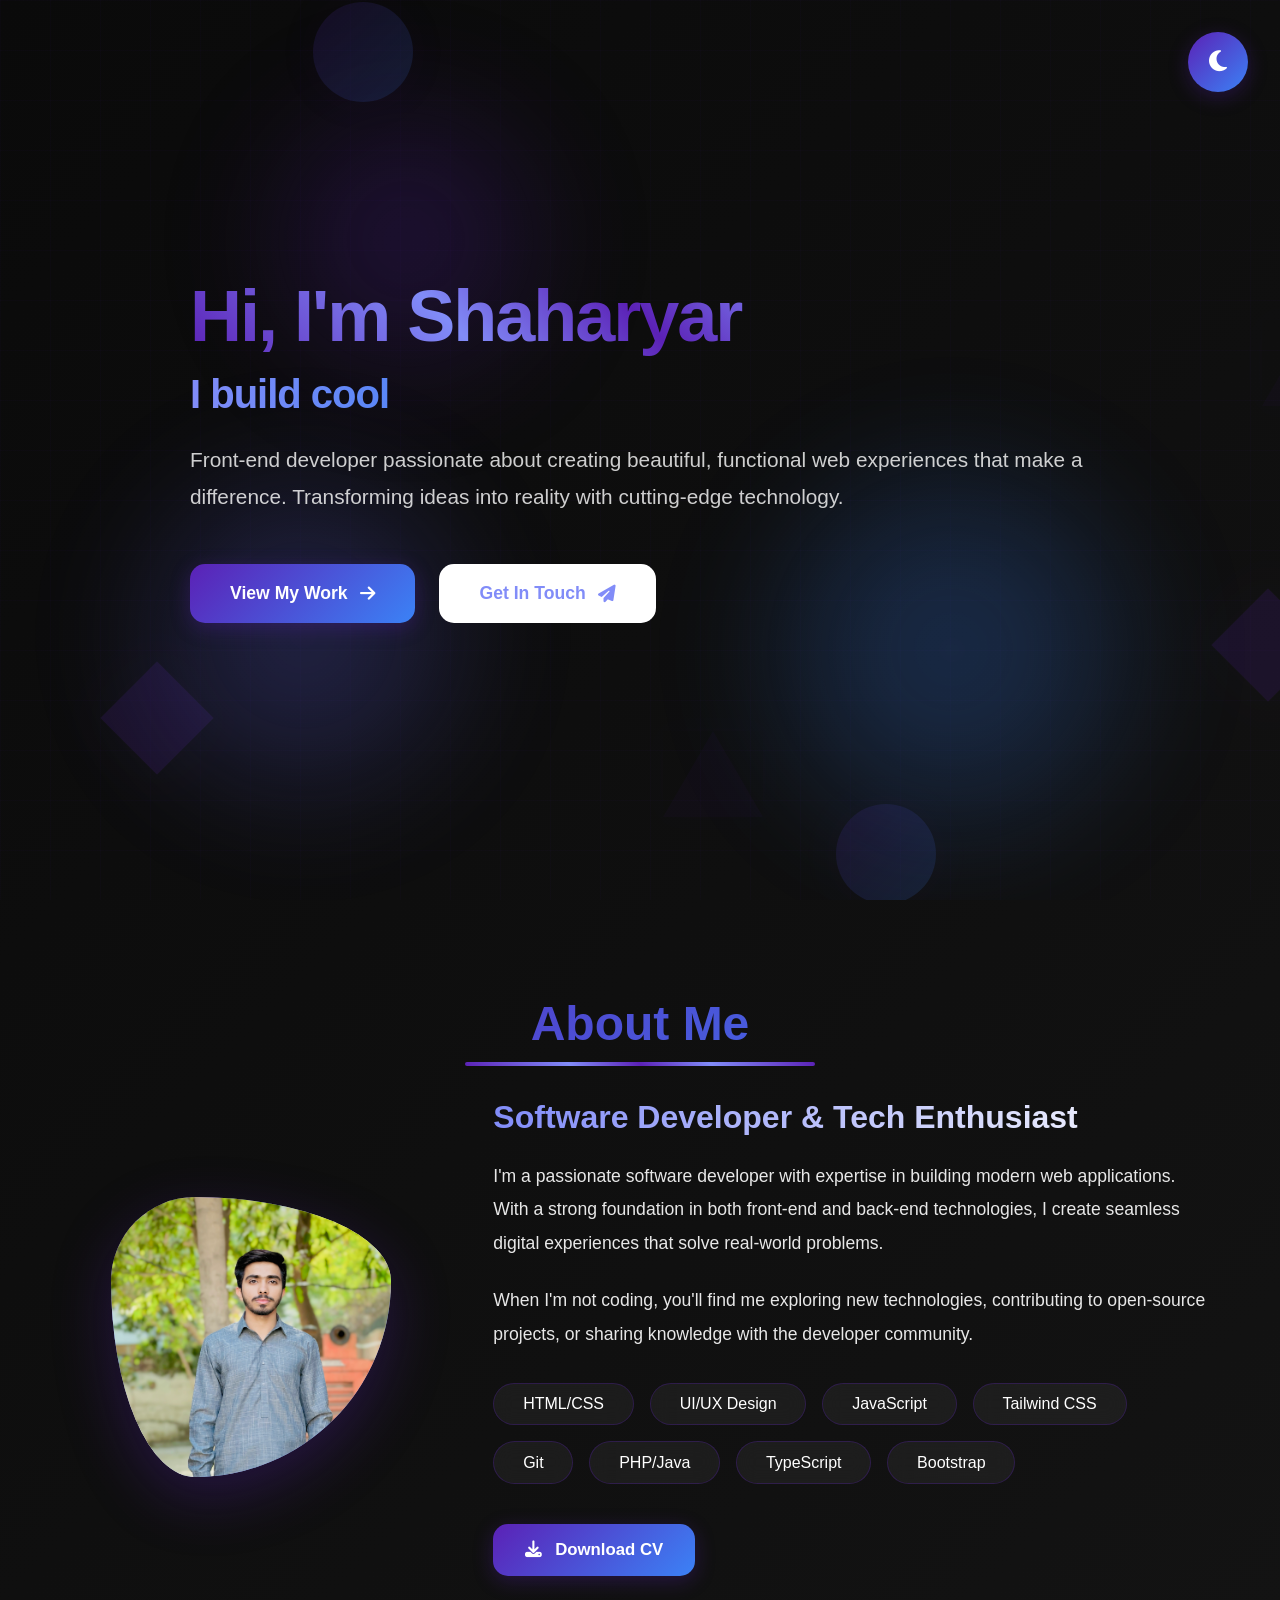
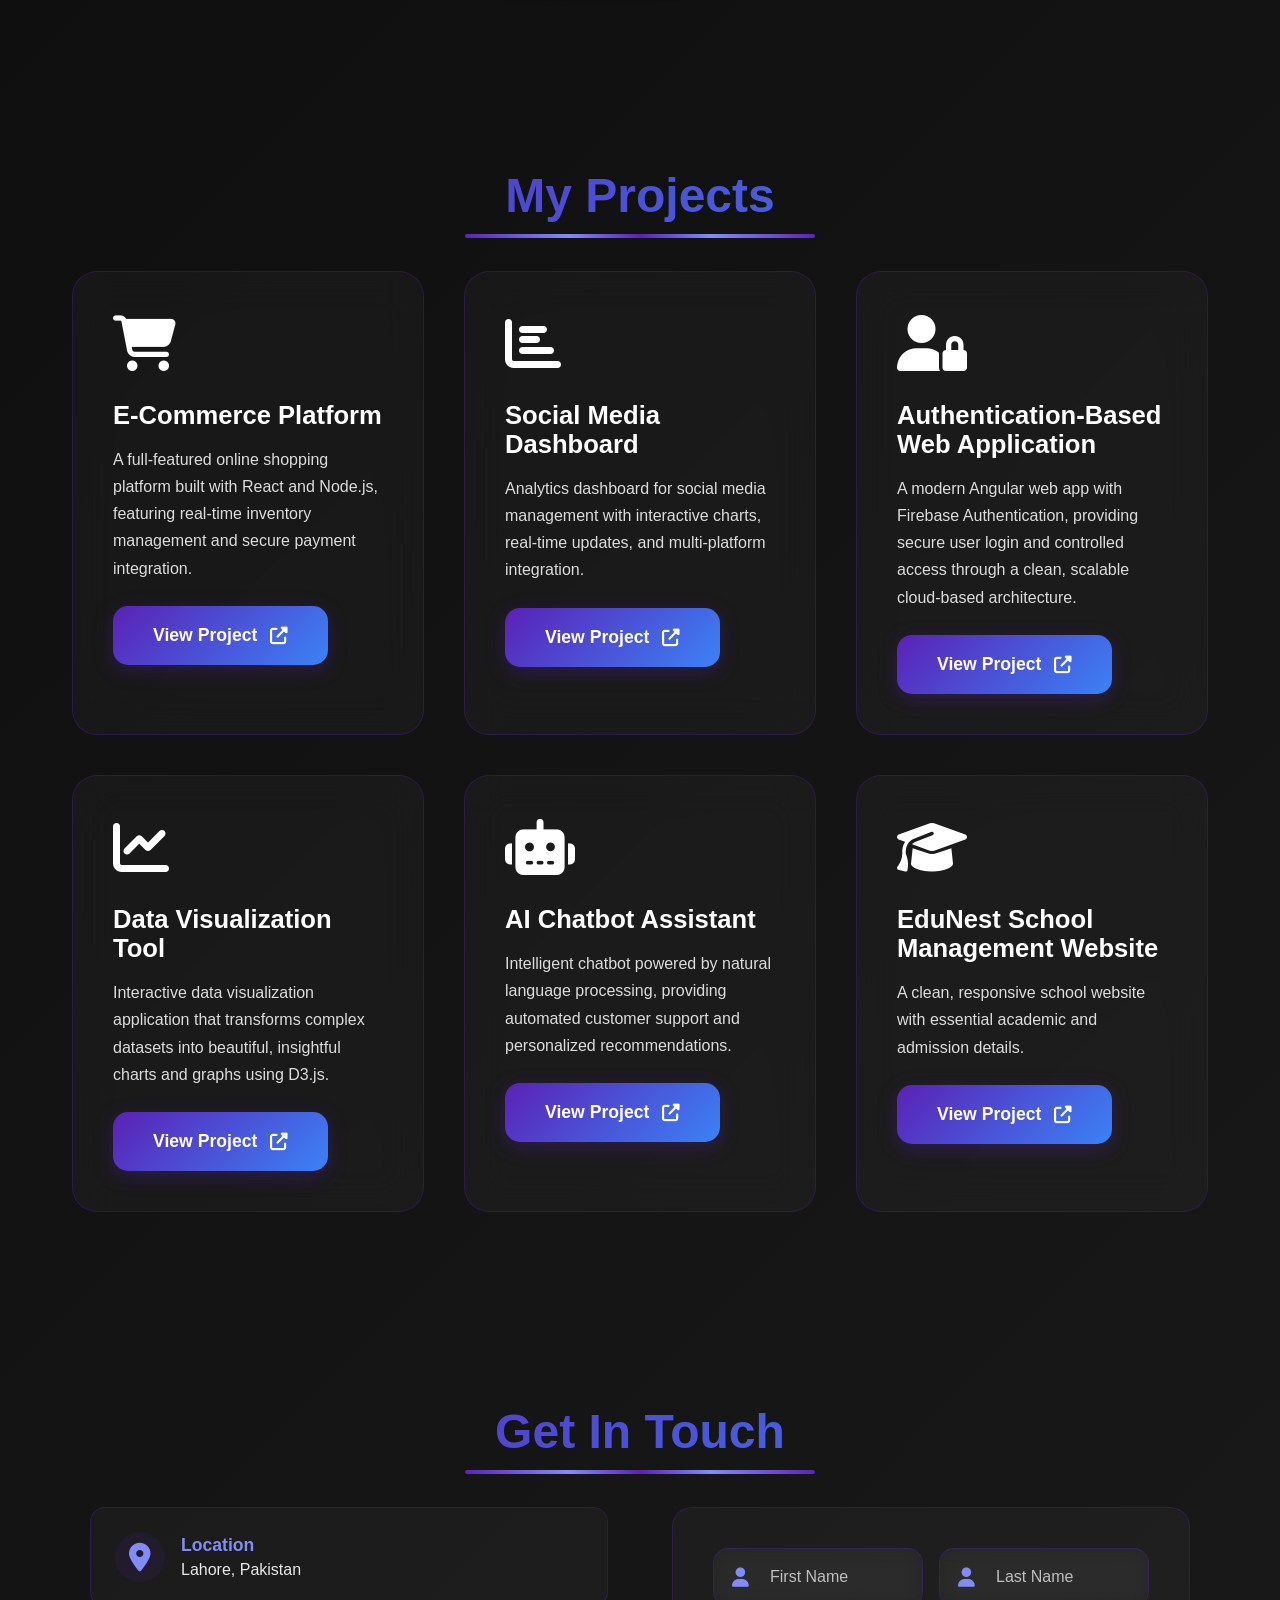
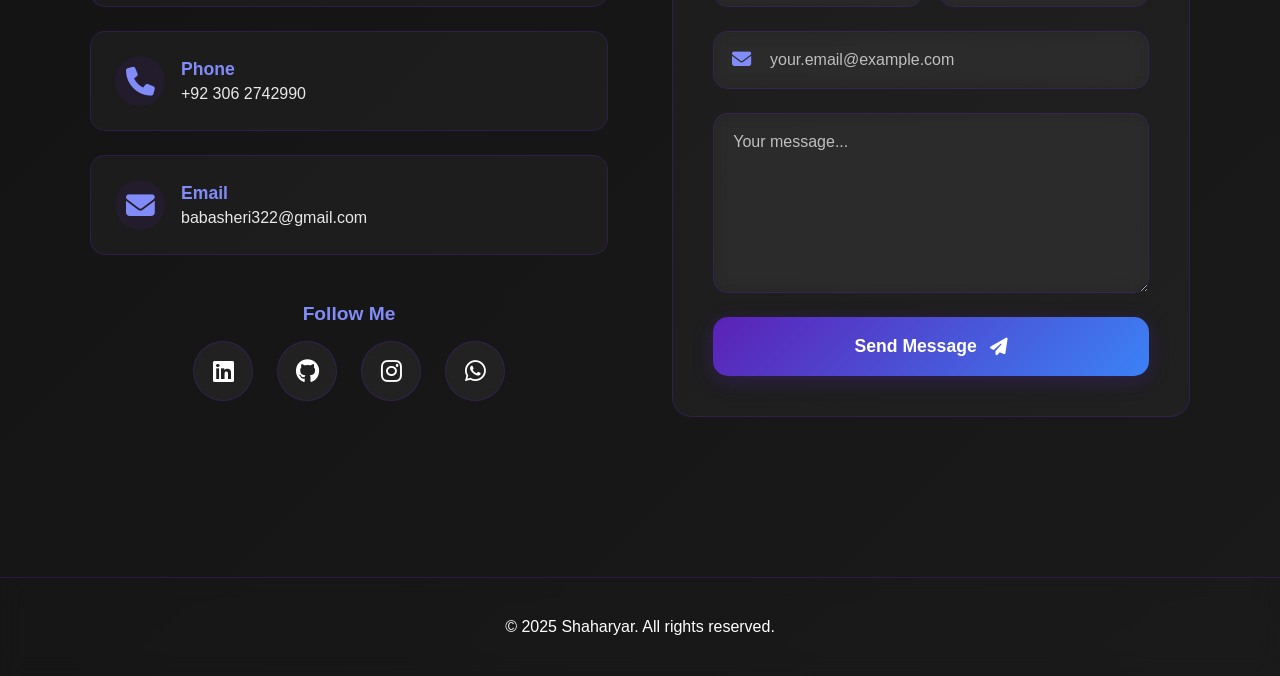
==== index.html @ e0368a08 "Update project link to new authentication URL" ====
<!DOCTYPE html>
<html lang="en">

<head>
    <meta charset="UTF-8">
    <meta name="viewport" content="width=device-width, initial-scale=1.0">
    <title>Shaharyar-Portfolio</title>
    <!------css links-------->
    <link rel="stylesheet" href="style.css">
    <!-----------favicon------------->
    <link rel="apple-touch-icon" sizes="180x180" href="favicon_io (2)/apple-touch-icon.png">
    <link rel="icon" type="image/png" sizes="32x32" href="favicon_io (2)/favicon-32x32.png">
    <link rel="icon" type="image/png" sizes="16x16" href="favicon_io (2)/favicon-16x16.png">
    <link rel="manifest" href="/site.webmanifest">
    <!-- Font Awesome deferred loading -->
    <link rel="preload" href="https://cdnjs.cloudflare.com/ajax/libs/font-awesome/6.4.0/css/all.min.css" as="style"
        onload="this.onload=null;this.rel='stylesheet'">
    <noscript>
        <link rel="stylesheet" href="https://cdnjs.cloudflare.com/ajax/libs/font-awesome/6.4.0/css/all.min.css">
    </noscript>
</head>

<body>

    <!-- 3D Animated Background -->

    <div class="background-3d">
        <div class="grid-bg"></div>
        <div class="floating-shapes"></div>
        <div class="particles"></div>
        <div class="orb orb1"></div>
        <div class="orb orb2"></div>
        <div class="orb orb3"></div>
    </div>

    <!----------hero section--------------->
    <button class="theme-toggle" onclick="toggleTheme()">
        <i class="fas fa-moon"></i>
    </button>

    <section id="home" class="hero">
        <div class="hero-content">
            <h1>Hi, I'm Shaharyar</h1>
            <h2><span class="animated-text">I build cool web apps 💻</span></h2>
            <p class="hero-description">Front-end developer passionate about creating beautiful, functional web
                experiences that make a difference. Transforming ideas into reality with cutting-edge technology.</p>
            <div class="cta-buttons">
                <a href="#projects" class="btn btn-primary">View My Work <i class="fas fa-arrow-right"></i></a>
                <a href="#contact" class="btn btn-secondary">Get In Touch <i class="fas fa-paper-plane"></i></a>
            </div>
        </div>
    </section>
    <!------------about section------------------->
    <section id="about">
        <h2 class="section-title">About Me</h2>
        <div class="about-container">
            <div class="profile-img">
                <img src="images/IMG_1858.JPG" alt="Sheri Profile">
            </div>

            <div class="about-text">
                <h3>Software Developer & Tech Enthusiast</h3>
                <p>I'm a passionate software developer with expertise in building modern web applications. With a strong
                    foundation in both front-end and back-end technologies, I create seamless digital experiences that
                    solve real-world problems.</p>
                <p>When I'm not coding, you'll find me exploring new technologies, contributing to open-source projects,
                    or sharing knowledge with the developer community.</p>
                <div class="skills">
                    <span class="skill-tag">HTML/CSS</span>
                    <span class="skill-tag">UI/UX Design</span>
                    <span class="skill-tag">JavaScript</span>
                    <span class="skill-tag">Tailwind CSS</span>
                    <span class="skill-tag">Git</span>
                    <span class="skill-tag">PHP/Java</span>
                    <span class="skill-tag">TypeScript</span>
                    <span class="skill-tag">Bootstrap</span>

                </div>

                <div class="cv-download">
                    <button onclick="downloadCV()" class="btn btn-primary">
                        <i class="fas fa-download"></i>
                        Download CV
                    </button>
                </div>

            </div>
        </div>
    </section>
    <!------------project section-------------------------->
    <section id="projects">
        <h2 class="section-title">My Projects</h2>
        <div class="projects-grid">
            <div class="project-card">
                <div class="project-icon">
                    <i class="fas fa-shopping-cart"></i>
                </div>
                <h3>E-Commerce Platform</h3>
                <p>A full-featured online shopping platform built with React and Node.js, featuring real-time inventory
                    management and secure payment integration.</p>
                <a href="https://github.com/yourusername/project1" class="btn btn-primary" target="_blank">View Project
                    <i class="fas fa-external-link-alt"></i></a>
            </div>
            <div class="project-card">
                <div class="project-icon">
                    <i class="fas fa-chart-bar"></i>
                </div>
                <h3>Social Media Dashboard</h3>
                <p>Analytics dashboard for social media management with interactive charts, real-time updates, and
                    multi-platform integration.</p>
                <a href="https://github.com/yourusername/project2" class="btn btn-primary" target="_blank">View Project
                    <i class="fas fa-external-link-alt"></i></a>
            </div>
            <div class="project-card">
                <div class="project-icon">
                    <i class="fas fa-user-lock"></i>
                </div>

                <h3>Authentication-Based Web Application</h3>

                <p>
                    A modern Angular web app with Firebase Authentication, providing secure user login and controlled
                    access through a clean, scalable cloud-based architecture.
                </p>

                <a href="https://authentication0.vercel.app/" class="btn btn-primary" target="_blank">
                    View Project
                    <i class="fas fa-external-link-alt"></i>
                </a>
            </div>

            <div class="project-card">
                <div class="project-icon">
                    <i class="fas fa-chart-line"></i>
                </div>
                <h3>Data Visualization Tool</h3>
                <p>Interactive data visualization application that transforms complex datasets into beautiful,
                    insightful charts and graphs using D3.js.</p>
                <a href="https://github.com/yourusername/project4" class="btn btn-primary" target="_blank">View Project
                    <i class="fas fa-external-link-alt"></i></a>
            </div>
            <div class="project-card">
                <div class="project-icon">
                    <i class="fas fa-robot"></i>
                </div>
                <h3>AI Chatbot Assistant</h3>
                <p>Intelligent chatbot powered by natural language processing, providing automated customer support and
                    personalized recommendations.</p>
                <a href="https://github.com/yourusername/project5" class="btn btn-primary" target="_blank">View Project
                    <i class="fas fa-external-link-alt"></i></a>
            </div>
            <div class="project-card">
                <div class="project-icon">
                    <i class="fas fa-graduation-cap"></i>
                </div>
                <h3>EduNest School Management Website</h3>
                <p>
                    A clean, responsive school website with essential academic and admission details.
                </p>
                <a href="https://edunestschool-mu.vercel.app/" class="btn btn-primary" target="_blank">
                    View Project <i class="fas fa-external-link-alt"></i>
                </a>
            </div>
        </div>
    </section>
    <!-------------------contact section--------------------------------->

    <section id="contact">
        <h2 class="section-title">Get In Touch</h2>
        <div class="contact-container">
            <div class="contact-grid">
                <div class="contact-info-wrapper">
                    <div class="contact-info-main">
                        <div class="contact-info-item">
                            <div class="contact-info-icon">
                                <i class="fas fa-map-marker-alt"></i>
                            </div>
                            <div class="contact-info-text">
                                <h4>Location</h4>
                                <p>
                                    <a href="https://www.google.com/maps/place/Lahore,+Pakistan" target="_blank"
                                        style="text-decoration: none; color: inherit;">
                                        Lahore, Pakistan
                                    </a>
                                </p>
                            </div>
                        </div>
                        <div class="contact-info-item">
                            <div class="contact-info-icon">
                                <i class="fas fa-phone"></i>
                            </div>
                            <div class="contact-info-text">
                                <h4>Phone</h4>
                                <p>
                                    <a href="https://wa.me/923062742990" target="_blank"
                                        style="text-decoration: none; color: inherit;">
                                        +92 306 2742990
                                    </a>
                                </p>
                            </div>

                        </div>
                        <div class="contact-info-item">
                            <div class="contact-info-icon">
                                <i class="fas fa-envelope"></i>
                            </div>
                            <div class="contact-info-text">
                                <h4>Email</h4>
                                <p>
                                    <a href="mailto:babasheri322@gmail.com"
                                        style="text-decoration: none; color: inherit;">
                                        babasheri322@gmail.com
                                    </a>
                                </p>
                            </div>
                        </div>
                    </div>

                    <div class="social-section">
                        <h4>Follow Me</h4>
                        <div class="social-links">
                            <a href="https://www.linkedin.com/mynetwork?skipRedirect=true&lipi=urn%3Ali%3Apage%3Ad_flagship3_feed%3B9mdP%2FpTMRailCKuM5wsqWQ%3D%3D"
                                target="_blank" class="social-icon">
                                <i class="fab fa-linkedin"></i>
                            </a>
                            <a href="https://github.com/Shaharyaro1" target="_blank" class="social-icon">
                                <i class="fab fa-github"></i>
                            </a>
                            <a href="https://www.instagram.com/sheri_236?igsh=NW9vamR3eHlveHd2&utm_source=qr"
                                target="_blank" class="social-icon">
                                <i class="fab fa-instagram"></i>
                            </a>
                            <a href="https://wa.me/923062742990?text=Hi%20Sheri%2C%20I%20just%20visited%20your%20portfolio!"
                                target="_blank" class="social-icon">
                                <i class="fab fa-whatsapp"></i>
                            </a>

                        </div>
                    </div>
                </div>

                <div class="contactfrom">
                    <form class="contact-form" id="contact-form">
                        <input type="hidden" name="access_key" value="71ac1a84-f678-4cf4-b787-6881ae1910d3">
                        <input type="hidden" name="subject" value="New Contact from Portfolio Website">
                        <div class="form-row">
                            <div class="form-group">
                                <div class="input-with-icon">
                                    <i class="fas fa-user"></i>
                                    <input type="text" id="firstName" name="firstName" required
                                        placeholder="First Name">
                                </div>
                            </div>
                            <div class="form-group">
                                <div class="input-with-icon">
                                    <i class="fas fa-user"></i>
                                    <input type="text" id="lastName" name="lastName" required placeholder="Last Name">
                                </div>
                            </div>
                        </div>
                        <div class="form-group">
                            <div class="input-with-icon">
                                <i class="fas fa-envelope"></i>
                                <input type="email" id="email" name="email" required
                                    placeholder="your.email@example.com">
                            </div>
                        </div>
                        <div class="form-group">
                            <textarea id="message" name="message" required placeholder="Your message..."></textarea>
                        </div>
                        <button type="submit" class="btn btn-primary">
                            <span>Send Message</span>
                            <i class="fas fa-paper-plane"></i>
                        </button>
                    </form>
                </div>
            </div>
        </div>
    </section>
    <!---------------------footer section------------------>
    <footer>
        <p>&copy; 2025 Shaharyar. All rights reserved.</p>
    </footer>

    <script src="script.js" defer></script>
    <script>
        // Create Floating Shapes - REDUCED for performance
        const shapesContainer = document.querySelector('.floating-shapes');
        const shapes = ['circle', 'square', 'triangle'];

        for (let i = 0; i < 6; i++) {
            const shape = document.createElement('div');
            shape.className = `shape ${shapes[i % 3]}`;
            shape.style.left = Math.random() * 100 + '%';
            shape.style.top = Math.random() * 100 + '%';
            shape.style.animationDelay = Math.random() * 10 + 's';
            shape.style.animationDuration = (15 + Math.random() * 10) + 's';
            shapesContainer.appendChild(shape);
        }

        // Create Particles - REDUCED for performance
        const particlesContainer = document.querySelector('.particles');

        for (let i = 0; i < 15; i++) {
            const particle = document.createElement('div');
            particle.className = 'particle';
            particle.style.left = Math.random() * 100 + '%';
            particle.style.bottom = '-10px';
            particle.style.animationDelay = (i * 1) + 's';
            particle.style.animationDuration = (12 + Math.random() * 8) + 's';
            particlesContainer.appendChild(particle);
        }

        // Mouse Move Parallax - THROTTLED for performance
        let ticking = false;
        document.addEventListener('mousemove', (e) => {
            if (!ticking) {
                requestAnimationFrame(() => {
                    const moveX = (e.clientX - window.innerWidth / 2) * 0.01;
                    const moveY = (e.clientY - window.innerHeight / 2) * 0.01;
                    document.querySelectorAll('.orb').forEach((orb, index) => {
                        const speed = (index + 1) * 0.5;
                        orb.style.transform = `translate(${moveX * speed}px, ${moveY * speed}px)`;
                    });
                    ticking = false;
                });
                ticking = true;
            }
        });
    </script>
</body>

</html>
---- style.css ----
/* ===== 3D ANIMATED BACKGROUND ===== */
 /* ===== ANIMATED BACKGROUND ===== */
        .background-3d {
            position: fixed;
            top: 0;
            left: 0;
            width: 100%;
            height: 100vh;
            z-index: 0;
            overflow: hidden;
            pointer-events: none;
        }
f
        .floating-shapes {
            position: absolute;
            width: 100%;
            height: 100%;
        }

        .shape {
            position: absolute;
            opacity: 0.15;
            animation: float 20s infinite ease-in-out;
            will-change: transform;
        }

        .shape.circle {
            width: 100px;
            height: 100px;
            border-radius: 50%;
            background: linear-gradient(135deg, #5b21b6, #3b82f6);
            box-shadow: 0 0 50px rgba(91, 33, 182, 0.3);
        }

        .shape.square {
            width: 80px;
            height: 80px;
            background: linear-gradient(135deg, #5b21b6, #5b21b6);
            transform: rotate(45deg);
            box-shadow: 0 0 40px rgba(91, 33, 182, 0.2);
        }

        .shape.triangle {
            width: 0;
            height: 0;
            border-left: 50px solid transparent;
            border-right: 50px solid transparent;
            border-bottom: 86px solid rgba(91, 33, 182, 0.3);
            box-shadow: 0 0 30px rgba(91, 33, 182, 0.2);
        }

        @keyframes float {
            0%, 100% {
                transform: translateY(0) rotate(0deg);
            }
            25% {
                transform: translateY(-100px) rotate(90deg);
            }
            50% {
                transform: translateY(-50px) rotate(180deg);
            }
            75% {
                transform: translateY(-150px) rotate(270deg);
            }
        }

        .particles {
            position: absolute;
            width: 100%;
            height: 100%;
        }

        .particle {
            position: absolute;
            width: 4px;
            height: 4px;
            background: #818cf8;
            border-radius: 50%;
            opacity: 0;
            bottom: -10px;
            animation: particleFloat 15s infinite linear;
            box-shadow: 0 0 10px rgba(91, 33, 182, 0.5);
            will-change: transform, opacity;
        }

        @keyframes particleFloat {
            0% {
                transform: translateY(0) translateX(0);
                opacity: 0;
            }
            5% {
                opacity: 0.6;
            }
            95% {
                opacity: 0.6;
            }
            100% {
                transform: translateY(-110vh) translateX(50px);
                opacity: 0;
            }
        }

        .grid-bg {
            position: absolute;
            width: 100%;
            height: 100%;
            background-image: 
                linear-gradient(rgba(91, 33, 182, 0.03) 1px, transparent 1px),
                linear-gradient(90deg, rgba(91, 33, 182, 0.03) 1px, transparent 1px);
            background-size: 50px 50px;
            animation: gridMove 20s linear infinite;
        }

        @keyframes gridMove {
            0% { transform: translate(0, 0); }
            100% { transform: translate(50px, 50px); }
        }

        .orb {
            position: absolute;
            border-radius: 50%;
            filter: blur(60px);
            opacity: 0.3;
            animation: orbFloat 15s infinite ease-in-out;
            transition: transform 0.1s ease-out;
            will-change: transform;
        }

        .orb1 {
            width: 300px;
            height: 300px;
            background: radial-gradient(circle, #5b21b6, transparent);
            top: 10%;
            left: 20%;
            animation-delay: 0s;
        }

        .orb2 {
            width: 400px;
            height: 400px;
            background: radial-gradient(circle, #3b82f6, transparent);
            top: 50%;
            right: 10%;
            animation-delay: 5s;
        }

        .orb3 {
            width: 350px;
            height: 350px;
            background: radial-gradient(circle, #6366f1, transparent);
            bottom: 10%;
            left: 10%;
            animation-delay: 10s;
        }

        @keyframes orbFloat {
            0%, 100% {
                transform: translate(0, 0) scale(1);
            }
            33% {
                transform: translate(100px, -100px) scale(1.2);
            }
            66% {
                transform: translate(-50px, 50px) scale(0.9);
            }
        }

        /* ===== LIGHT MODE ===== */
        body.light-mode {
            background: #f5f5f5;
            color: #0a0a0a;
        }

        body.light-mode .shape {
            opacity: 0.08;
        }

        body.light-mode .particle {
            opacity: 0.3;
        }

        body.light-mode .orb {
            opacity: 0.15;
        }
       /* ===== RESET & BASE STYLES ===== */
       * {
           margin: 0;
           padding: 0;
           box-sizing: border-box;
       }

       body {
           font-family: 'Segoe UI', Tahoma, Geneva, Verdana, sans-serif;
           background: linear-gradient(135deg, #0a0a0a 0%, #1a1a1a 100%);
           color: #ffffff;
           min-height: 100vh;
           /* transition: all 0.3s ease; */
           overflow-x: hidden;
             position: relative;
       }

       body.light-mode {
           background: linear-gradient(135deg, #f5f5f5 0%, #e0e0e0 100%);
           color: #0a0a0a;
       }

       section {
           padding: 6rem 2rem;
           max-width: 1200px;
           margin: 0 auto;
       }

       /* ===== TYPOGRAPHY ===== */
       .section-title {
           text-align: center;
           font-size: 3rem;
           margin-bottom: 3rem;
           background: linear-gradient(135deg, #5b21b6, #3b82f6);
           -webkit-background-clip: text;
           -webkit-text-fill-color: transparent;
           background-clip: text;
           position: relative;
           animation: slideDown 0.8s ease;
       }

       @keyframes slideDown {
           from {
               opacity: 0;
               transform: translateY(-50px);
           }

           to {
               opacity: 1;
               transform: translateY(0);
           }
       }

       .section-title::after {
           content: '';
           position: absolute;
           bottom: -15px;
           left: 50%;
           transform: translateX(-50%);
           width: 350px;
           height: 4px;
           background: linear-gradient(45deg, #5b21b6 0%, #818cf8 30%, #5b21b6 50%, #818cf8 70%, #5b21b6 100%);
           border-radius: 2px;
           animation: expandWidth 1s ease 0.3s backwards;
       }

       @keyframes expandWidth {
           from {
               width: 0;
           }

           to {
               width: 350px;
           }
       }

       /* ===== BUTTONS =====*/
       .btn {
           padding: 1rem 2.5rem;
           border: none;
           border-radius: 50px;
           cursor: pointer;
           font-size: 1.05rem;
           font-weight: 600;
           transition: all 0.4s cubic-bezier(0.4, 0, 0.2, 1);
           text-decoration: none;
           display: inline-flex;
           align-items: center;
           gap: 0.5rem;
           position: relative;
           overflow: hidden;
       }

       .btn-primary {
           background: linear-gradient(90deg, #818cf8, #3b82f6);
           color: white;
           text-align: center;
           box-shadow: 0 10px 30px rgba(91, 33, 182, 0.3);
       }

       .btn-primary:hover {
           transform: translateY(-5px);
           box-shadow: 0 15px 40px rgba(91, 33, 182, 0.3);
       }

       .btn-secondary {
           background: #ffffff;
           backdrop-filter: blur(10px);
           border: 2px solid rgba(91, 33, 182, 0.3);
           color: #818cf8;
       }

       .btn-secondary:hover {
           border-color: solid rgba(91, 33, 182, 0.3);
           transform: translateY(-3px);
       }

       /* ===== HERO SECTION ===== */
       .hero {
           min-height: 100vh;
           display: flex;
           align-items: center;
           justify-content: center;
           padding: 0 5%;
           position: relative;
           overflow: hidden;
       }

       .hero-content {
           max-width: 900px;
           z-index: 1;
           opacity: 0;
           animation: fadeInUp 1.2s cubic-bezier(0.4, 0, 0.2, 1) forwards;
           animation-delay: 0.3s;
       }

       @keyframes fadeInUp {
           from {
               opacity: 0;
               transform: translateY(40px);
           }

           to {
               opacity: 1;
               transform: translateY(0);
           }
       }

       .hero h1 {
           font-size: 4.5rem;
           margin-bottom: 1rem;
           background: linear-gradient(45deg, #5b21b6 0%, #818cf8 30%, #5b21b6 50%, #818cf8 70%, #5b21b6 100%);

           -webkit-text-fill-color: transparent;
           background-clip: text;
           font-weight: 900;
           letter-spacing: -2px;
           line-height: 1.1;
       }

       .hero h2 {
           font-size: 2.5rem;
           margin-bottom: 1.5rem;
           color: rgba(255, 255, 255, 0.9);
           font-weight: 600;
           letter-spacing: -1px;
       }

       .animated-text {
           display: inline-block;
           min-width: 350px;
           background: linear-gradient(90deg, #818cf8, #3b82f6);
           -webkit-background-clip: text;
           -webkit-text-fill-color: transparent;
           background-clip: text;
       }

       .hero-description {
           font-size: 1.3rem;
           opacity: 0.8;
           line-height: 1.8;
           margin-bottom: 2rem;
       }

       .cta-buttons {
           display: flex;
           gap: 1.5rem;
           margin-top: 3rem;
       }

       /* ===== ABOUT SECTION ===== */
       .about-container {
           display: grid;
           grid-template-columns: 1fr 2fr;
           gap: 4rem;
           max-width: 1200px;
           margin: 0 auto;
           align-items: center;
       }

       .profile-img {
           width: 280px;
           height: 280px;
           border-radius: 30% 70% 70% 30% / 30% 30% 70% 70%;
           background: linear-gradient(135deg, #5b21b6 0%, #818cf8 30%, #ffff 50%, #818cf8 70%);
           display: flex;
           align-items: center;
           justify-content: center;
           font-size: 7rem;
           color: white;
           overflow: hidden;
           margin: 0 auto;
           animation: morph 8s ease-in-out infinite;
           box-shadow: 0 20px 60px rgba(91, 33, 182, 0.3);
       }

       .profile-img img {
           width: 100%;
           height: 100%;
           object-fit: cover;
           display: block;
       }

       @keyframes morph {

           0%,
           100% {
               border-radius: 30% 70% 70% 30% / 30% 30% 70% 70%;
           }

           25% {
               border-radius: 58% 42% 75% 25% / 76% 46% 54% 24%;
           }

           50% {
               border-radius: 50% 50% 33% 67% / 55% 27% 73% 45%;
           }

           75% {
               border-radius: 33% 67% 58% 42% / 63% 68% 32% 37%;
           }
       }

       .about-text h3 {
           font-size: 2rem;
           margin-bottom: 1.5rem;
           background: linear-gradient(90deg, #818cf8, #ffffff);
           -webkit-background-clip: text;
           -webkit-text-fill-color: transparent;
           background-clip: text;
           font-weight: 700;
       }

       .about-text p {
           line-height: 1.9;
           margin-bottom: 1.5rem;
           font-size: 1.1rem;
           opacity: 0.9;
       }

       .skills {
           display: flex;
           flex-wrap: wrap;
           gap: 1rem;
           margin-top: 2rem;
       }

       .skill-tag {
           background: rgba(255, 255, 255, 0.05);
           backdrop-filter: blur(10px);
           padding: 0.7rem 1.8rem;
           border-radius: 50px;
           border: 1px solid rgba(91, 33, 182, 0.3);
           transition: all 0.3s cubic-bezier(0.4, 0, 0.2, 1);
           font-weight: 500;
       }

       .skill-tag:hover {
           transform: translateY(-5px);
           background: linear-gradient(135deg, rgba(91, 33, 182, 0.3), rgba(120, 119, 198, 0.2));
           border-color: rgba(91, 33, 182, 0.3);
           box-shadow: 0 10px 30px rgba(91, 33, 182, 0.3);
       }

       .cv-download {
           margin-top: 2.5rem;
           display: flex;
           gap: 1rem;
       }

       .cv-download .btn {
           padding: 1rem 2rem;
           font-size: 1.05rem;
       }

       /* Mobile responsive */
       @media (max-width: 768px) {
           .cv-download {
               margin-top: 2rem;
           }

           .cv-download .btn {
               width: 100%;
               justify-content: center;
           }
       }

       /* ===== PROJECTS SECTION ===== */
       .projects-grid {
           display: grid;
           grid-template-columns: repeat(auto-fit, minmax(350px, 1fr));
           gap: 2.5rem;
           max-width: 1400px;
           margin: 0 auto;
       }

       .project-card {
           background: rgba(255, 255, 255, 0.03);
           backdrop-filter: blur(20px);
           border-radius: 25px;
           padding: 2.5rem;
           transition: all 0.4s cubic-bezier(0.4, 0, 0.2, 1);
           border: 1px solid rgba(91, 33, 182, 0.3);
           position: relative;
           overflow: hidden;
       }

       .project-card:hover {
           transform: translateY(-10px);
           border-color: rgba(91, 33, 182, 0.3);
           box-shadow: 0 20px 60px rgba(91, 33, 182, 0.3);
       }

       .project-icon {
           font-size: 3.5rem;
           margin-bottom: 1.5rem;
           /* filter: drop-shadow(0 4px 10px rgba(91, 33, 182, 0.3)); */
       }

       .project-card h3 {
           font-size: 1.6rem;
           margin-bottom: 1rem;
           font-weight: 700;
       }

       .project-card p {
           line-height: 1.7;
           margin-bottom: 1.5rem;
           opacity: 0.85;
       }

       /* ===== CONTACT SECTION ===== */
       #contact {
           max-width: 1200px;
           margin: 0 auto;
           opacity: 0;
           animation: fadeInUp 1s ease forwards;
       }

       @keyframes fadeInUp {
           from {
               opacity: 0;
               transform: translateY(30px);
           }

           to {
               opacity: 1;
               transform: translateY(0);
           }
       }



       .contact-container {
           max-width: 1100px;
           margin: 0 auto;
       }

       .contact-grid {
           display: grid;
           grid-template-columns: 1fr 1fr;
           gap: 4rem;
           margin-bottom: 4rem;
       }

       .contact-info-wrapper {
           display: flex;
           flex-direction: column;
           gap: 2rem;
       }

       .contact-info-main {
           display: flex;
           flex-direction: column;
           gap: 1.5rem;
       }

       .contact-info-item {
           display: flex;
           align-items: center;
           gap: 1rem;
           padding: 1.5rem;
           background: rgba(255, 255, 255, 0.03);
           backdrop-filter: blur(10px);
           border-radius: 15px;
           border: 1px solid rgba(91, 33, 182, 0.3);
           transition: all 0.3s ease;
       }

       .contact-info-item:hover {
           transform: translateX(5px);
           border-color: rgba(91, 33, 182, 0.8);
           box-shadow: 0 10px 30px rgba(91, 33, 182, 0.3);
       }

       .contact-info-icon {
           font-size: 1.8rem;
           color: #818cf8;
           width: 50px;
           height: 50px;
           display: flex;
           align-items: center;
           justify-content: center;
           border-radius: 50%;
           background: rgba(91, 33, 182, 0.1);
       }

       .contact-info-text h4 {
           font-size: 1.1rem;
           margin-bottom: 0.3rem;
           color: #818cf8;
       }

       .contact-info-text p {
           opacity: 0.9;
       }

       .social-section {
           margin-top: 1rem;
       }

       .social-section h4 {
           font-size: 1.2rem;
           margin-bottom: 1rem;
           color: #818cf8;
           text-align: center;
       }

       .social-links a {
           display: inline-flex;
           align-items: center;
           justify-content: center;
           vertical-align: middle;
           line-height: 0;
           /* 👈 magic line */
           text-decoration: none;
       }

       .social-links {
           display: flex;
           gap: 1.5rem;
           justify-content: center;
           opacity: 0;
           animation: fadeIn 1s ease 0.8s forwards;
       }

       @keyframes fadeIn {
           from {
               opacity: 0;
           }

           to {
               opacity: 1;
           }
       }

       .social-icon {

           font-size: 1.5rem;
           color: #ffffff;
           transition: all 0.4s cubic-bezier(0.4, 0, 0.2, 1);
           background: rgba(255, 255, 255, 0.05);
           backdrop-filter: blur(10px);
           width: 60px;
           height: 60px;
           display: flex;
           align-items: center;
           justify-content: center;
           border-radius: 50%;
           border: 1px solid rgba(91, 33, 182, 0.3);
           position: relative;
           overflow: hidden;
       }

       .social-icon::before {
           content: '';
           position: absolute;
           top: 50%;
           left: 50%;
           width: 0;
           height: 0;
           border-radius: 50%;
           background: linear-gradient(135deg, #5b21b6, #3b82f6);
           transform: translate(-50%, -50%);
           transition: width 0.4s, height 0.4s;
           z-index: 0;
       }

       .social-icon:hover::before {
           width: 100%;
           height: 100%;
       }

       .social-icon i {
           position: relative;
           z-index: 1;
       }

       body.light-mode .social-icon {
           color: #0a0a0a;
           background: rgba(255, 255, 255, 0.8);
       }

       .social-icon:hover {
           color: white;
           border-color: transparent;
           transform: translateY(-8px) scale(1.1) rotate(360deg);
           box-shadow: 0 15px 40px rgba(91, 33, 182, 0.3);
       }

       .contactfrom {
           border: 1px solid rgba(91, 33, 182, 0.3);
           border-radius: 20px;
           padding: 2.5rem;
           background: rgba(255, 255, 255, 0.03);
           backdrop-filter: blur(10px);
           opacity: 0;
           animation: slideInRight 0.6s ease 0.3s forwards;
       }

       @keyframes slideInRight {
           from {
               opacity: 0;
               transform: translateX(50px);
           }

           to {
               opacity: 1;
               transform: translateX(0);
           }
       }

       .contact-form {
           display: flex;
           flex-direction: column;
           gap: 1.5rem;
       }

       .form-row {
           display: grid;
           grid-template-columns: 1fr 1fr;
           gap: 1rem;
       }

       .form-group {
           display: flex;
           flex-direction: column;
           position: relative;
       }

       .input-with-icon {
           position: relative;
           display: flex;
           align-items: center;
       }

       .input-with-icon i {
           position: absolute;
           left: 1.2rem;
           color: #818cf8;
           font-size: 1.2rem;
           z-index: 2;
       }

       .form-group input,
       .form-group textarea {
           padding: 1.2rem 1.2rem 1.2rem 3.5rem;
           border-radius: 15px;
           border: 1px solid rgba(91, 33, 182, 0.3);
           background: rgba(255, 255, 255, 0.03);
           backdrop-filter: blur(10px);
           color: #ffffff;
           font-family: inherit;
           transition: all 0.3s cubic-bezier(0.4, 0, 0.2, 1);
           font-size: 1rem;
           width: 100%;
       }

       .form-group textarea {
           padding-left: 1.2rem;
       }

       body.light-mode .form-group input,
       body.light-mode .form-group textarea {
           background: rgba(255, 255, 255, 0.8);
           border-color: rgba(0, 0, 0, 0.1);
           color: #0a0a0a;
       }

       .form-group input:focus,
       .form-group textarea:focus {
           outline: none;
           border-color: #818cf8;
           box-shadow: 0 0 30px rgba(91, 33, 182, 0.3);
           transform: translateY(-2px);
       }

       .form-group input::placeholder,
       .form-group textarea::placeholder {
           color: rgba(255, 255, 255, 0.7);
           transition: all 0.3s ease;
       }

       body.light-mode .form-group input::placeholder,
       body.light-mode .form-group textarea::placeholder {
           color: rgba(0, 0, 0, 0.6);
       }

       .form-group input:focus::placeholder,
       .form-group textarea:focus::placeholder {
           opacity: 0.5;
       }

       .form-group textarea {
           min-height: 180px;
           resize: vertical;
       }

       .btn {
           padding: 1.2rem 2.5rem;
           border: none;
           border-radius: 15px;
           font-size: 1.1rem;
           font-weight: 600;
           cursor: pointer;
           transition: all 0.4s cubic-bezier(0.4, 0, 0.2, 1);
           display: inline-flex;
           align-items: center;
           gap: 0.8rem;
           justify-content: center;
           position: relative;
           overflow: hidden;
       }

       .btn-primary {
           background: linear-gradient(135deg, #5b21b6, #3b82f6);
           color: white;
           box-shadow: 0 5px 20px rgba(91, 33, 182, 0.3);
       }

       .btn-primary::before {
           content: '';
           position: absolute;
           top: 50%;
           left: 50%;
           width: 0;
           height: 0;
           border-radius: 50%;
           background: rgba(255, 255, 255, 0.3);
           transform: translate(-50%, -50%);
           transition: width 0.6s, height 0.6s;
       }

       .btn-primary:hover::before {
           width: 300px;
           height: 300px;
       }

       .btn-primary:hover {
           transform: translateY(-3px);
           box-shadow: 0 10px 40px rgba(91, 33, 182, 0.5);
       }

       .btn-primary:active {
           transform: translateY(-1px);
       }

       .btn i {
           position: relative;
           z-index: 1;
           transition: transform 0.3s ease;
       }

       .btn:hover i {
           transform: translateX(5px);
       }

       /* Theme Toggle Button */
       .theme-toggle {
           position: fixed;
           top: 2rem;
           right: 2rem;
           width: 60px;
           height: 60px;
           border-radius: 50%;
           background: linear-gradient(135deg, #5b21b6, #3b82f6);
           border: none;
           color: white;
           font-size: 1.5rem;
           cursor: pointer;
           box-shadow: 0 5px 20px rgba(91, 33, 182, 0.3);
           transition: all 0.3s ease;
           z-index: 1000;
       }

       .theme-toggle:hover {
           transform: scale(1.1) rotate(180deg);
           box-shadow: 0 8px 30px rgba(91, 33, 182, 0.5);
       }



       /* ===== THEME TOGGLE ===== */
       .theme-toggle {
           position: fixed;
           top: 2rem;
           right: 2rem;
           width: 60px;
           height: 60px;
           border-radius: 50%;
           background: linear-gradient(135deg, #5b21b6, #3b82f6);
           border: none;
           color: white;
           font-size: 1.5rem;
           cursor: pointer;
           box-shadow: 0 5px 20px rgba(91, 33, 182, 0.3);
           transition: all 0.3s ease;
           z-index: 1000;
       }

       .theme-toggle:hover {
           transform: scale(1.1) rotate(180deg);
           box-shadow: 0 8px 30px rgba(91, 33, 182, 0.5);
       }

       /* ===== FOOTER ===== */
       footer {
           text-align: center;
           padding: 2.5rem;
           backdrop-filter: blur(10px);
           border-top: 1px solid rgba(91, 33, 182, 0.3);
           position: relative;
           z-index: 1;
       }

       /* ===== LIGHT MODE STYLES ===== */
       body.light-mode .contact-item {
           background: rgba(255, 255, 255, 0.8);
           border-color: rgba(91, 33, 182, 0.3);
       }

       body.light-mode .form-group input,
       body.light-mode .form-group textarea {
           background: rgba(255, 255, 255, 0.8);
           border-color: rgba(0, 0, 0, 0.1);
           color: #0a0a0a;
       }

       body.light-mode .social-icon {
           color: #0a0a0a;
           background: rgba(255, 255, 255, 0.8);
       }

       body.light-mode footer {
           background: rgba(255, 255, 255, 0.5);
           border-top: 1px solid rgba(91, 33, 182, 0.3);
       }

       /* ===== RESPONSIVE DESIGN ===== */
       @media (max-width: 1024px) {
           .hero h1 {
               font-size: 3.5rem;
           }

           .hero h2 {
               font-size: 2rem;
           }

           .about-container {
               grid-template-columns: 1fr;
               gap: 3rem;
           }

           .profile-img {
               width: 250px;
               height: 250px;
           }
       }

       @media (max-width: 768px) {
           section {
               padding: 4rem 1.5rem;
           }

           .hero {
               min-height: 80vh;
               padding: 2rem 1.5rem;
           }

           .hero h1 {
               font-size: 2.8rem;
               letter-spacing: -1px;
           }

           .hero h2 {
               font-size: 1.8rem;
           }

           .hero-description {
               font-size: 1.1rem;
           }

           .animated-text {
               min-width: auto;
           }

           .cta-buttons {
               flex-direction: column;
               gap: 1rem;
               width: 100%;
           }

           .cta-buttons .btn {
               width: 100%;
               justify-content: center;
           }

           .section-title {
               font-size: 2.2rem;
           }

           .section-title::after {
               width: 200px;
           }

           @keyframes expandWidth {
               from {
                   width: 0;
               }

               to {
                   width: 200px;
               }
           }

           .contact-grid {
               grid-template-columns: 1fr;
               gap: 2rem;
           }

           .form-row {
               grid-template-columns: 1fr;
           }

           .projects-grid {
               grid-template-columns: 1fr;
               gap: 1.5rem;
           }

           .social-links {
               gap: 1rem;
               flex-wrap: wrap;
           }

           .social-icon {
               width: 55px;
               height: 55px;
               font-size: 1.3rem;
           }

           .theme-toggle {
               width: 50px;
               height: 50px;
               font-size: 1.2rem;
               top: 1rem;
               right: 1rem;
           }
       }

       @media (max-width: 480px) {
           .hero h1 {
               font-size: 2.2rem;
           }

           .hero h2 {
               font-size: 1.5rem;
           }

           .section-title {
               font-size: 1.8rem;
           }

           .profile-img {
               width: 200px;
               height: 200px;
           }

           .about-text h3 {
               font-size: 1.6rem;
           }

           .project-card {
               padding: 1.5rem;
           }

           .contact-item {
               padding: 1.5rem;
           }
       }
/* ===== NOTIFICATION STYLES ===== */
@keyframes slideIn {
    from {
        transform: translateX(100%);
        opacity: 0;
    }
    to {
        transform: translateX(0);
        opacity: 1;
    }
}

@keyframes slideOut {
    from {
        transform: translateX(0);
        opacity: 1;
    }
    to {
        transform: translateX(100%);
        opacity: 0;
    }
}

.notification {
    box-shadow: 0 4px 12px rgba(0, 0, 0, 0.15);
    border-left: 4px solid rgba(255, 255, 255, 0.3);
}
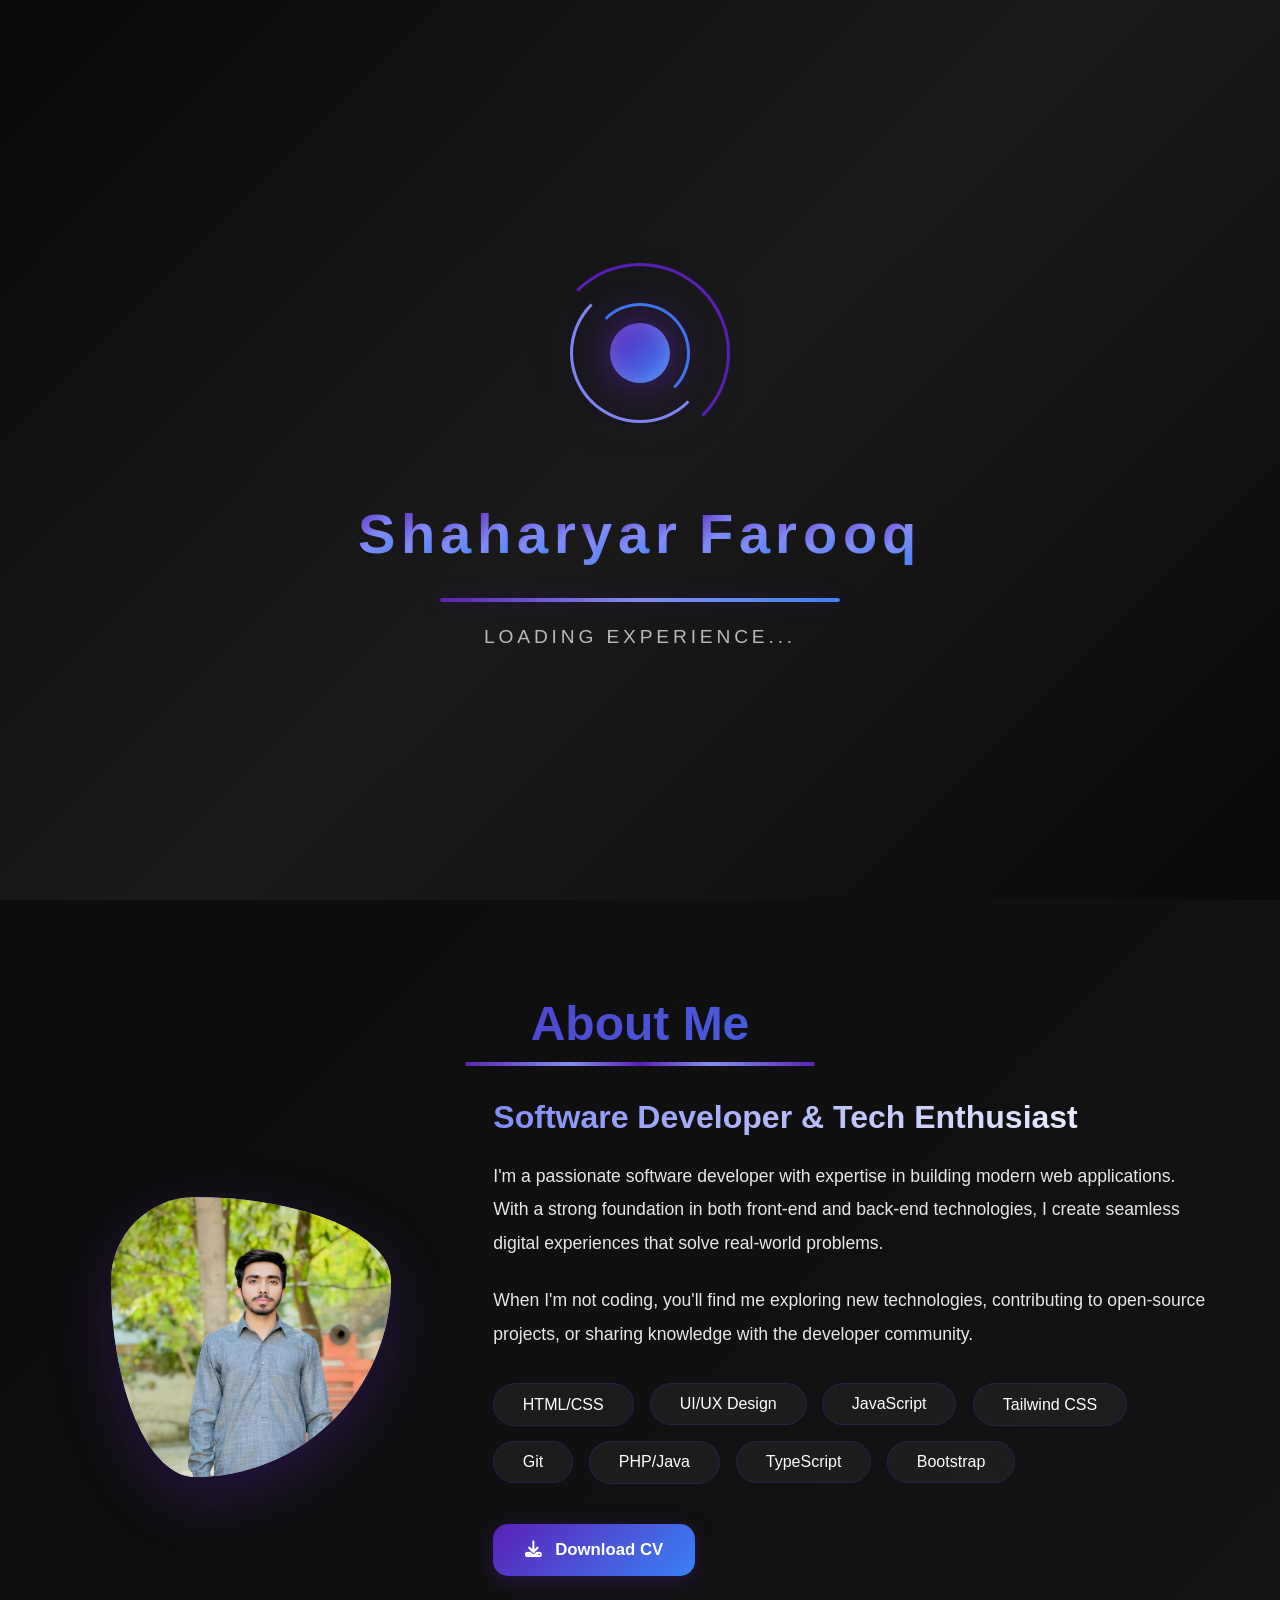
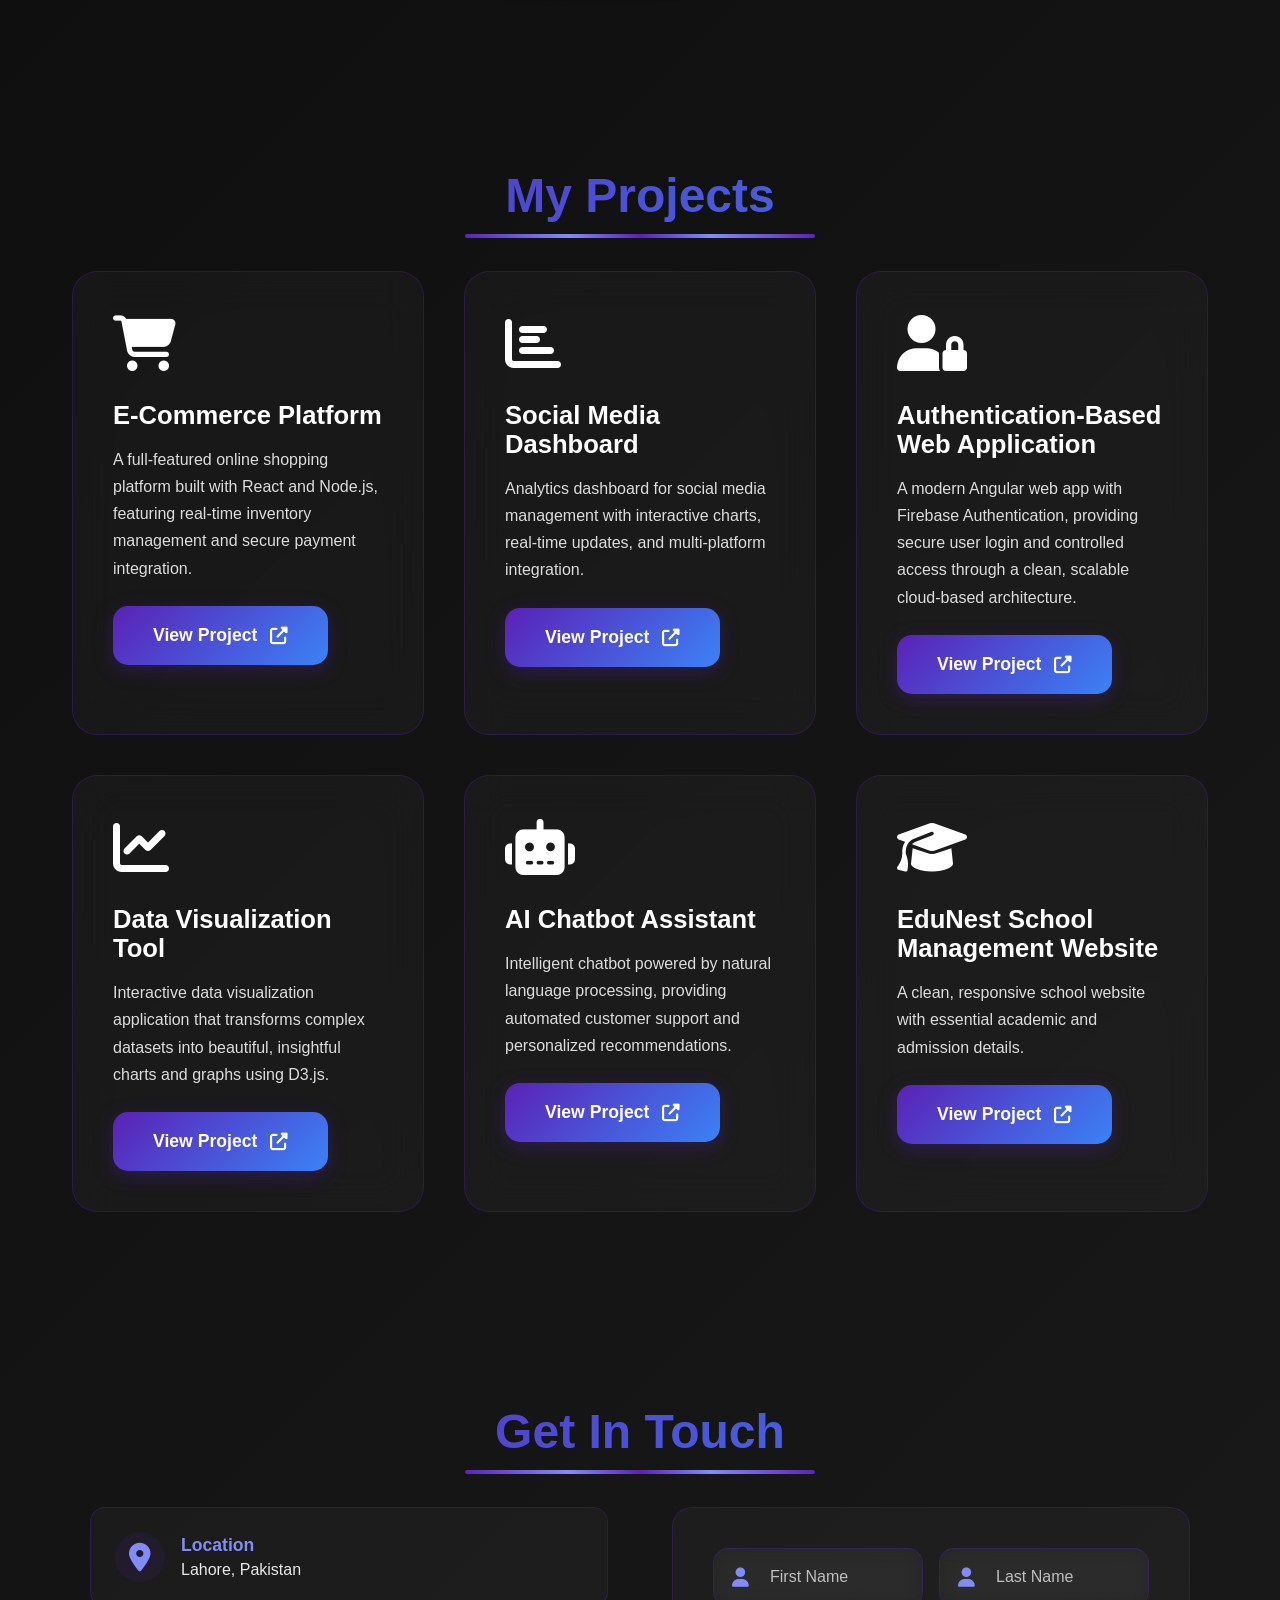
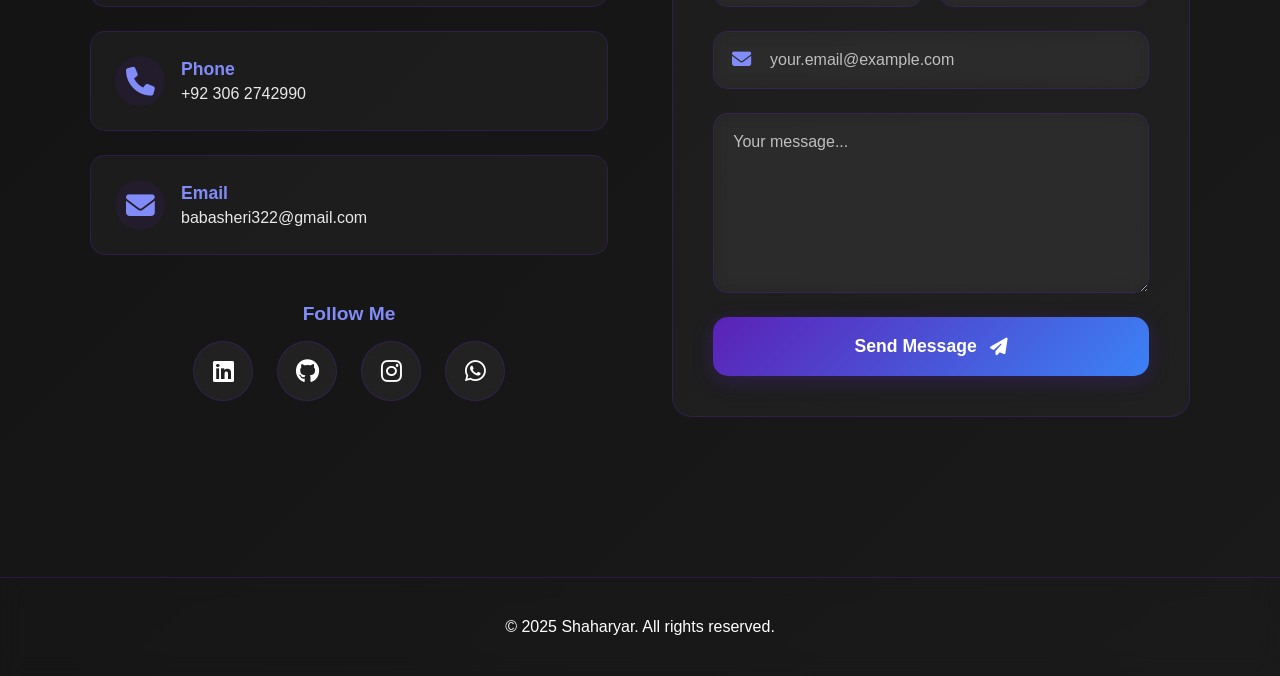
==== commit 3c427bda: "Add premium loading screen with animated name display" ====
--- a/index.html
+++ b/index.html
@@ -22,6 +22,40 @@
 
 <body>
 
+    <!-- Loading Screen -->
+    <div id="loading-screen" class="loading-screen">
+        <div class="loading-content">
+            <div class="loader-wrapper">
+                <div class="loader-ring"></div>
+                <div class="loader-ring"></div>
+                <div class="loader-ring"></div>
+                <div class="loader-core"></div>
+            </div>
+            <h1 class="loading-name">
+                <span class="name-letter">S</span>
+                <span class="name-letter">h</span>
+                <span class="name-letter">a</span>
+                <span class="name-letter">h</span>
+                <span class="name-letter">a</span>
+                <span class="name-letter">r</span>
+                <span class="name-letter">y</span>
+                <span class="name-letter">a</span>
+                <span class="name-letter">r</span>
+                <span class="name-space"> </span>
+                <span class="name-letter">F</span>
+                <span class="name-letter">a</span>
+                <span class="name-letter">r</span>
+                <span class="name-letter">o</span>
+                <span class="name-letter">o</span>
+                <span class="name-letter">q</span>
+            </h1>
+            <div class="loading-bar">
+                <div class="loading-progress"></div>
+            </div>
+            <p class="loading-text">Loading Experience...</p>
+        </div>
+    </div>
+
     <!-- 3D Animated Background -->
 
     <div class="background-3d">
--- a/style.css
+++ b/style.css
@@ -1,3 +1,275 @@
+/* ===== LOADING SCREEN ===== */
+.loading-screen {
+    position: fixed;
+    top: 0;
+    left: 0;
+    width: 100%;
+    height: 100vh;
+    background: linear-gradient(135deg, #0a0a0a 0%, #1a1a1a 50%, #0a0a0a 100%);
+    display: flex;
+    align-items: center;
+    justify-content: center;
+    z-index: 10000;
+    transition: opacity 0.8s ease, visibility 0.8s ease;
+}
+
+.loading-screen.fade-out {
+    opacity: 0;
+    visibility: hidden;
+}
+
+.loading-content {
+    text-align: center;
+    position: relative;
+}
+
+/* Loader Animation */
+.loader-wrapper {
+    position: relative;
+    width: 200px;
+    height: 200px;
+    margin: 0 auto 3rem;
+}
+
+.loader-ring {
+    position: absolute;
+    top: 50%;
+    left: 50%;
+    transform: translate(-50%, -50%);
+    border-radius: 50%;
+    border: 3px solid transparent;
+}
+
+.loader-ring:nth-child(1) {
+    width: 180px;
+    height: 180px;
+    border-top-color: #5b21b6;
+    border-right-color: #5b21b6;
+    animation: rotate 2s linear infinite;
+}
+
+.loader-ring:nth-child(2) {
+    width: 140px;
+    height: 140px;
+    border-bottom-color: #818cf8;
+    border-left-color: #818cf8;
+    animation: rotate 1.5s linear infinite reverse;
+}
+
+.loader-ring:nth-child(3) {
+    width: 100px;
+    height: 100px;
+    border-top-color: #3b82f6;
+    border-right-color: #3b82f6;
+    animation: rotate 1s linear infinite;
+}
+
+.loader-core {
+    position: absolute;
+    top: 50%;
+    left: 50%;
+    transform: translate(-50%, -50%);
+    width: 60px;
+    height: 60px;
+    background: linear-gradient(135deg, #5b21b6, #3b82f6);
+    border-radius: 50%;
+    box-shadow: 0 0 40px rgba(91, 33, 182, 0.6),
+                0 0 80px rgba(91, 33, 182, 0.4),
+                inset 0 0 20px rgba(255, 255, 255, 0.2);
+    animation: pulse 2s ease-in-out infinite;
+}
+
+@keyframes rotate {
+    0% {
+        transform: translate(-50%, -50%) rotate(0deg);
+    }
+    100% {
+        transform: translate(-50%, -50%) rotate(360deg);
+    }
+}
+
+@keyframes pulse {
+    0%, 100% {
+        transform: translate(-50%, -50%) scale(1);
+        box-shadow: 0 0 40px rgba(91, 33, 182, 0.6),
+                    0 0 80px rgba(91, 33, 182, 0.4),
+                    inset 0 0 20px rgba(255, 255, 255, 0.2);
+    }
+    50% {
+        transform: translate(-50%, -50%) scale(1.1);
+        box-shadow: 0 0 60px rgba(91, 33, 182, 0.8),
+                    0 0 120px rgba(91, 33, 182, 0.6),
+                    inset 0 0 30px rgba(255, 255, 255, 0.3);
+    }
+}
+
+/* Loading Name Animation */
+.loading-name {
+    font-size: 3.5rem;
+    font-weight: 900;
+    margin-bottom: 2rem;
+    letter-spacing: 0.1em;
+    display: flex;
+    justify-content: center;
+    flex-wrap: wrap;
+}
+
+.name-letter {
+    display: inline-block;
+    background: linear-gradient(135deg, #5b21b6, #818cf8, #3b82f6);
+    -webkit-background-clip: text;
+    -webkit-text-fill-color: transparent;
+    background-clip: text;
+    opacity: 0;
+    transform: translateY(30px);
+    animation: letterFadeIn 0.6s ease forwards;
+}
+
+.name-space {
+    width: 0.3em;
+}
+
+.name-letter:nth-child(1) { animation-delay: 0.5s; }
+.name-letter:nth-child(2) { animation-delay: 0.6s; }
+.name-letter:nth-child(3) { animation-delay: 0.7s; }
+.name-letter:nth-child(4) { animation-delay: 0.8s; }
+.name-letter:nth-child(5) { animation-delay: 0.9s; }
+.name-letter:nth-child(6) { animation-delay: 1s; }
+.name-letter:nth-child(7) { animation-delay: 1.1s; }
+.name-letter:nth-child(8) { animation-delay: 1.2s; }
+.name-letter:nth-child(9) { animation-delay: 1.3s; }
+.name-letter:nth-child(11) { animation-delay: 1.5s; }
+.name-letter:nth-child(12) { animation-delay: 1.6s; }
+.name-letter:nth-child(13) { animation-delay: 1.7s; }
+.name-letter:nth-child(14) { animation-delay: 1.8s; }
+.name-letter:nth-child(15) { animation-delay: 1.9s; }
+.name-letter:nth-child(16) { animation-delay: 2s; }
+
+@keyframes letterFadeIn {
+    0% {
+        opacity: 0;
+        transform: translateY(30px) rotateX(-90deg);
+    }
+    100% {
+        opacity: 1;
+        transform: translateY(0) rotateX(0);
+    }
+}
+
+/* Loading Bar */
+.loading-bar {
+    width: 400px;
+    height: 4px;
+    background: rgba(255, 255, 255, 0.1);
+    border-radius: 10px;
+    margin: 0 auto 1.5rem;
+    overflow: hidden;
+    box-shadow: 0 0 20px rgba(91, 33, 182, 0.3);
+}
+
+.loading-progress {
+    height: 100%;
+    background: linear-gradient(90deg, #5b21b6, #818cf8, #3b82f6, #818cf8, #5b21b6);
+    background-size: 200% 100%;
+    border-radius: 10px;
+    animation: loadingProgress 2.5s ease-in-out forwards,
+               shimmer 1.5s linear infinite;
+    box-shadow: 0 0 20px rgba(91, 33, 182, 0.8);
+}
+
+@keyframes loadingProgress {
+    0% {
+        width: 0%;
+    }
+    100% {
+        width: 100%;
+    }
+}
+
+@keyframes shimmer {
+    0% {
+        background-position: 200% 0;
+    }
+    100% {
+        background-position: -200% 0;
+    }
+}
+
+/* Loading Text */
+.loading-text {
+    font-size: 1.2rem;
+    color: rgba(255, 255, 255, 0.7);
+    letter-spacing: 0.2em;
+    text-transform: uppercase;
+    opacity: 0;
+    animation: fadeInText 1s ease 2s forwards, pulse-text 2s ease-in-out 3s infinite;
+}
+
+@keyframes fadeInText {
+    to {
+        opacity: 1;
+    }
+}
+
+@keyframes pulse-text {
+    0%, 100% {
+        opacity: 1;
+    }
+    50% {
+        opacity: 0.5;
+    }
+}
+
+/* Responsive Loading Screen */
+@media (max-width: 768px) {
+    .loader-wrapper {
+        width: 150px;
+        height: 150px;
+    }
+
+    .loader-ring:nth-child(1) {
+        width: 140px;
+        height: 140px;
+    }
+
+    .loader-ring:nth-child(2) {
+        width: 100px;
+        height: 100px;
+    }
+
+    .loader-ring:nth-child(3) {
+        width: 70px;
+        height: 70px;
+    }
+
+    .loader-core {
+        width: 40px;
+        height: 40px;
+    }
+
+    .loading-name {
+        font-size: 2.5rem;
+    }
+
+    .loading-bar {
+        width: 300px;
+    }
+
+    .loading-text {
+        font-size: 1rem;
+    }
+}
+
+@media (max-width: 480px) {
+    .loading-name {
+        font-size: 2rem;
+    }
+
+    .loading-bar {
+        width: 250px;
+    }
+}
+
 /* ===== 3D ANIMATED BACKGROUND ===== */
  /* ===== ANIMATED BACKGROUND ===== */
         .background-3d {
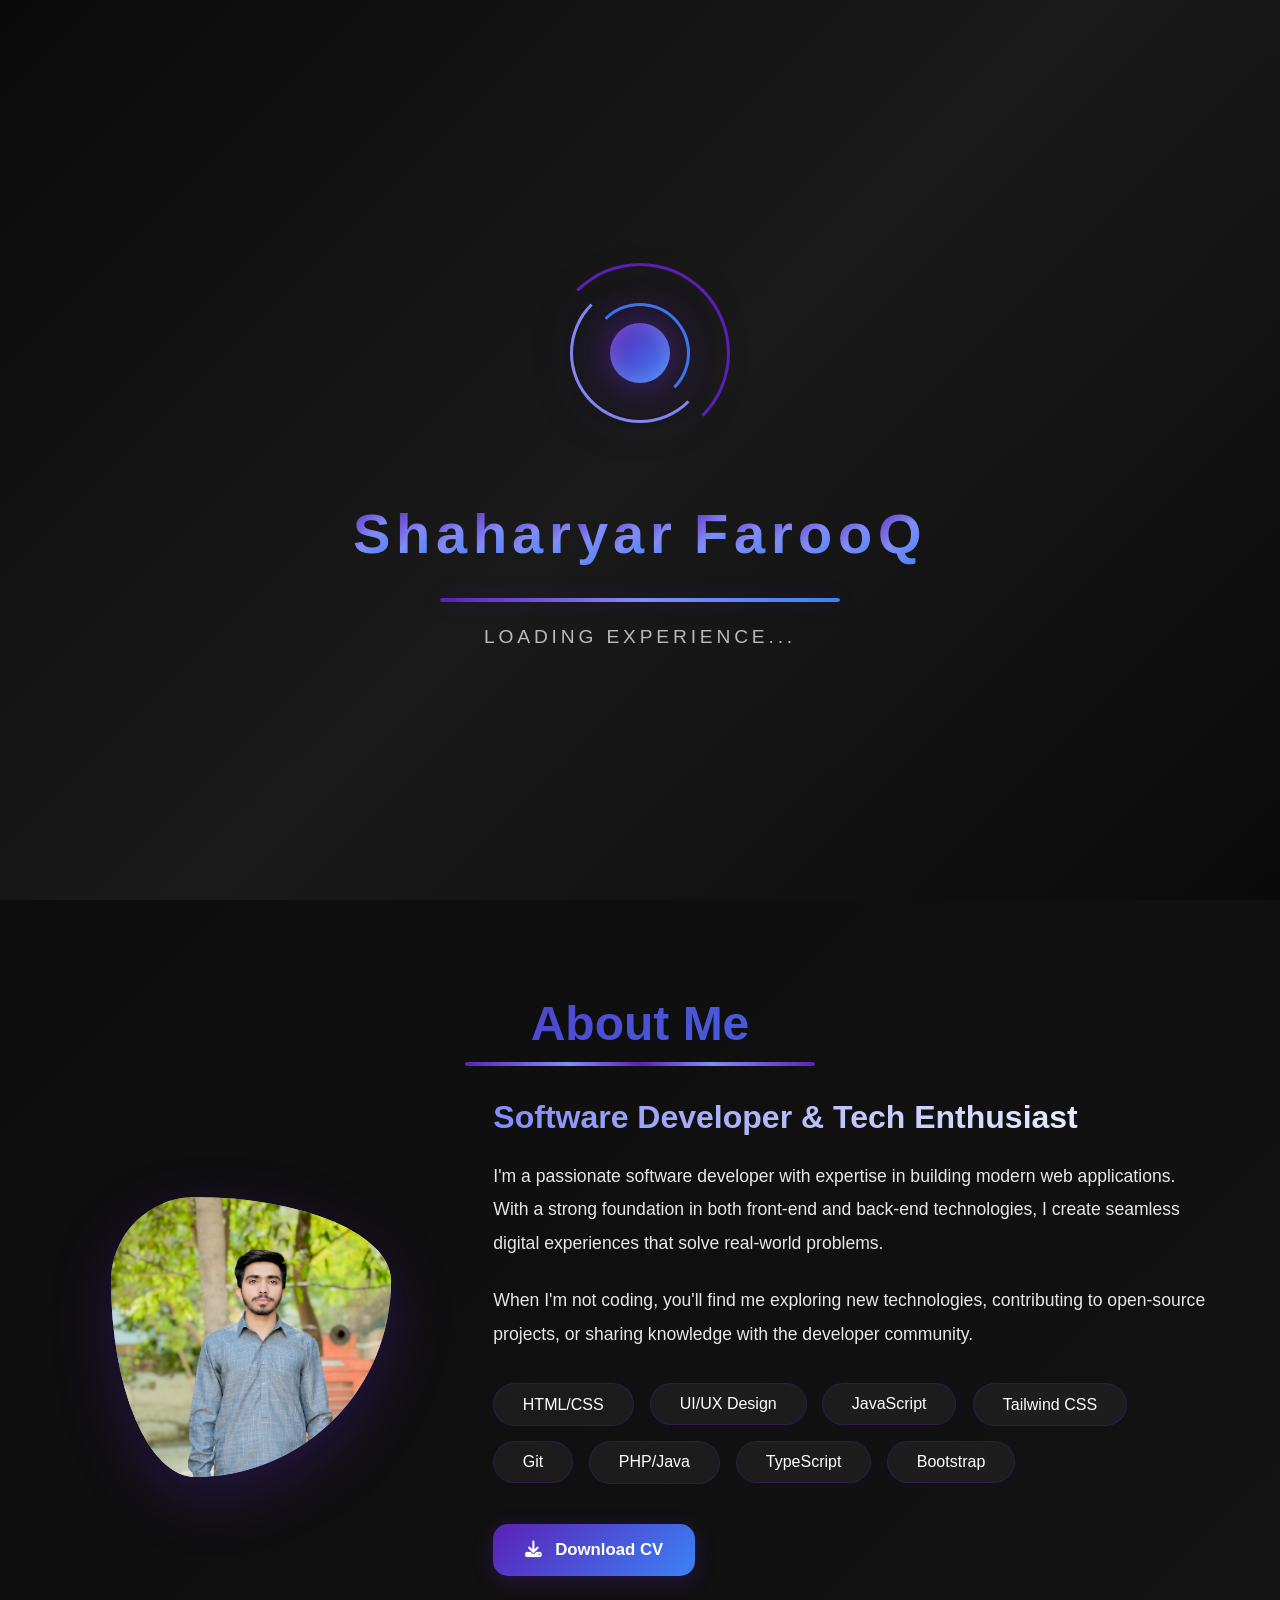
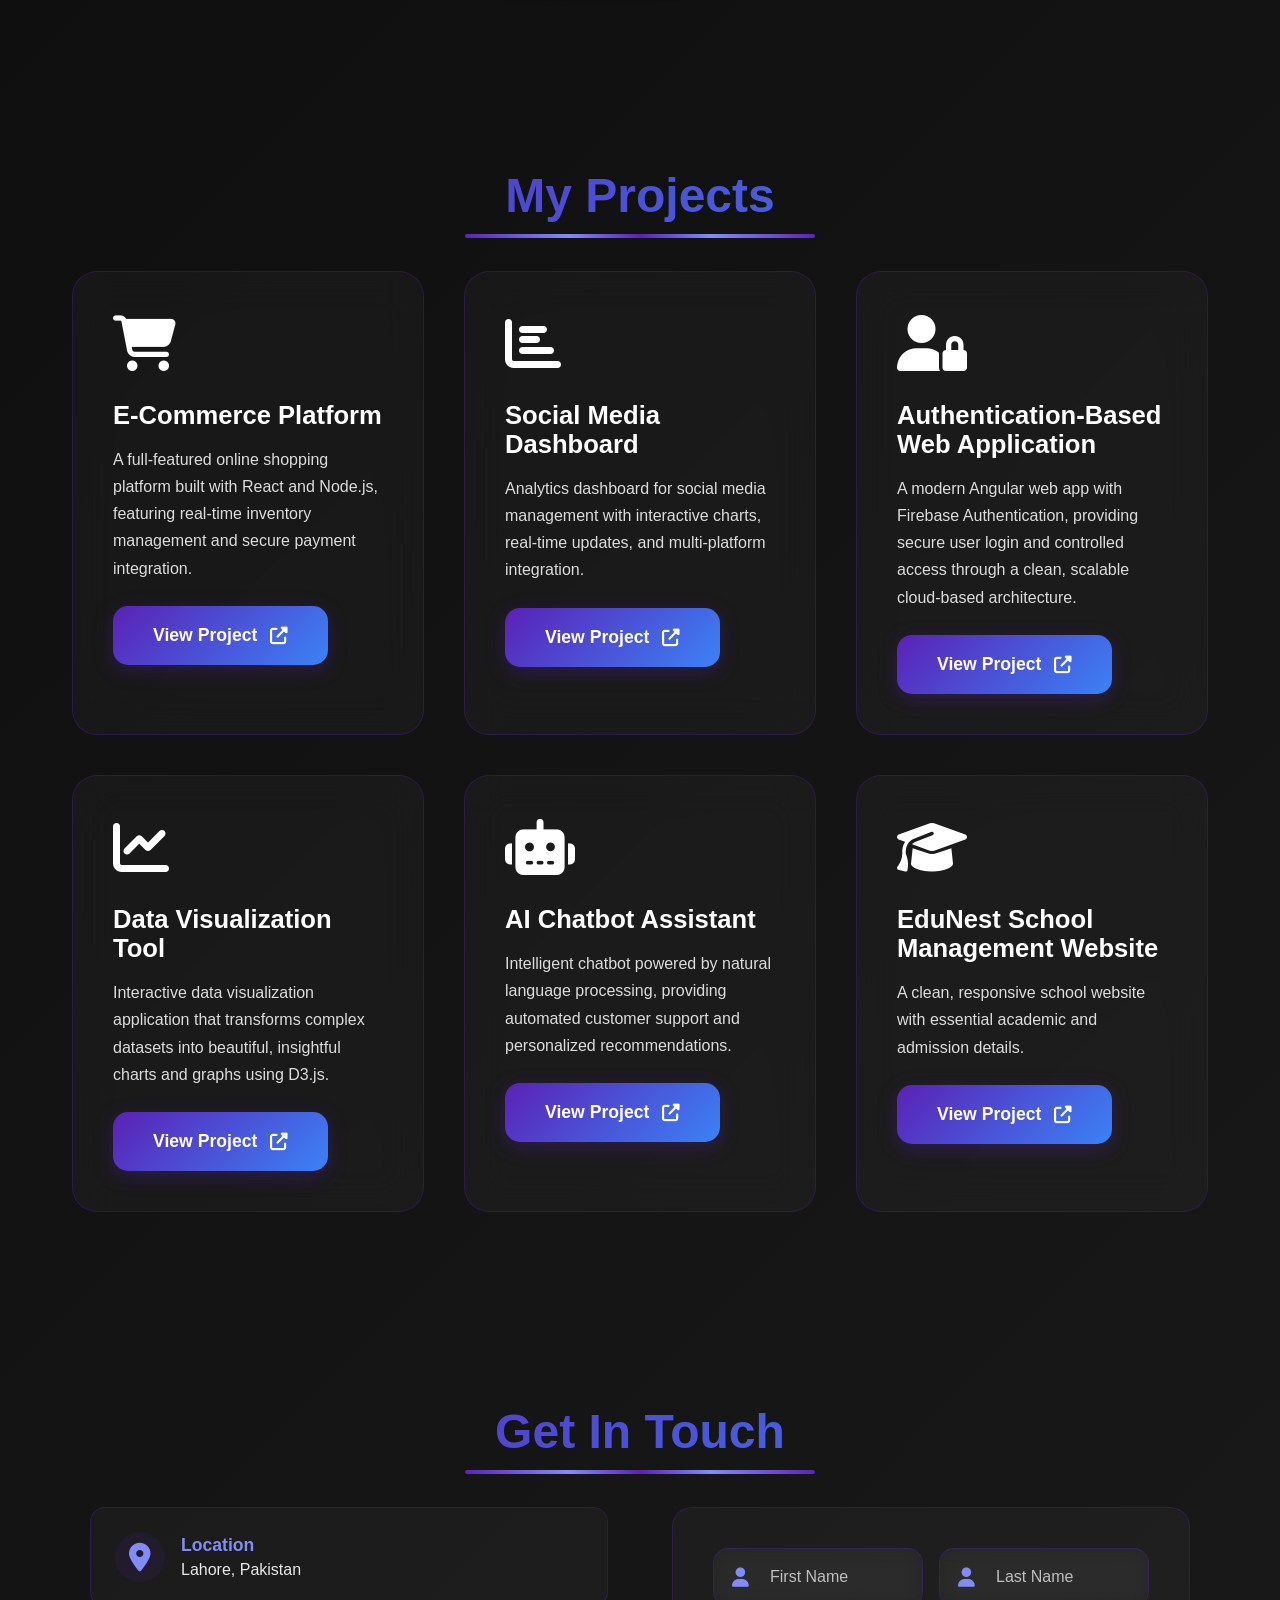
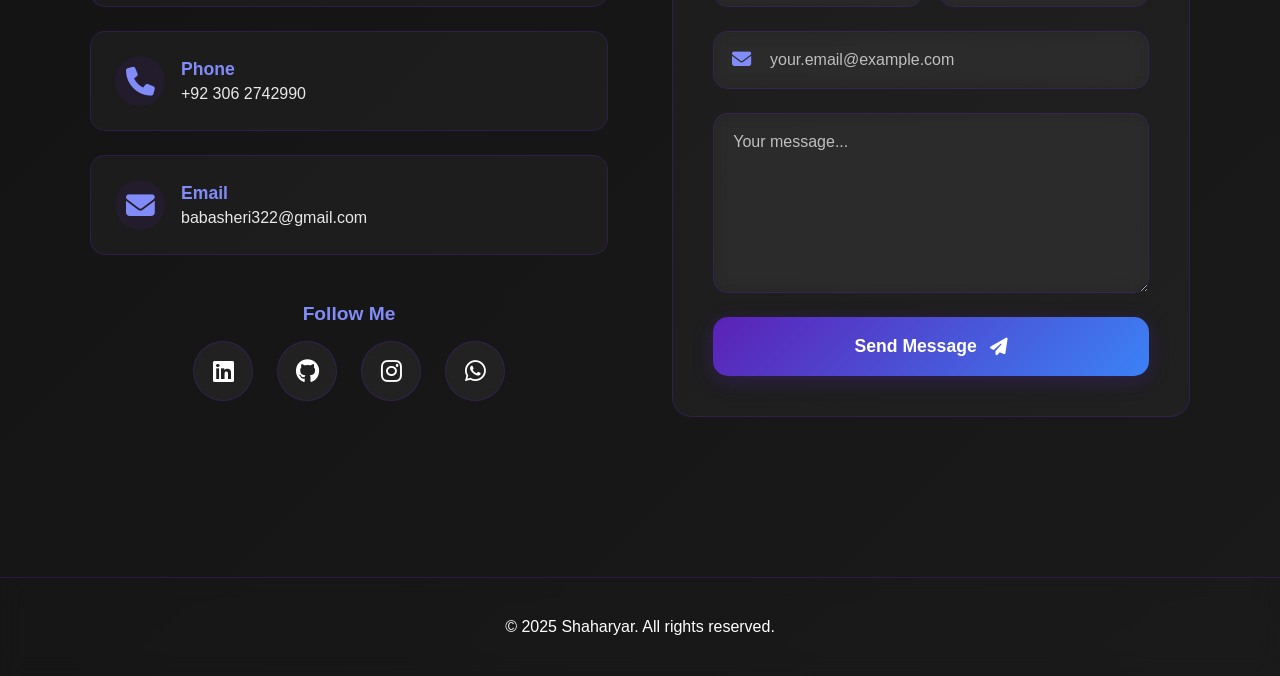
==== commit 78353005: "Add premium loading screen with Shaharyar Farooq name animation" ====
--- a/index.html
+++ b/index.html
@@ -47,7 +47,7 @@
                 <span class="name-letter">r</span>
                 <span class="name-letter">o</span>
                 <span class="name-letter">o</span>
-                <span class="name-letter">q</span>
+                <span class="name-letter">Q</span>
             </h1>
             <div class="loading-bar">
                 <div class="loading-progress"></div>
@@ -157,7 +157,7 @@
                     access through a clean, scalable cloud-based architecture.
                 </p>
 
-                <a href="https://authentication0.vercel.app/" class="btn btn-primary" target="_blank">
+                <a href="https://github.com/yourusername/project3" class="btn btn-primary" target="_blank">
                     View Project
                     <i class="fas fa-external-link-alt"></i>
                 </a>
@@ -364,4 +364,4 @@
     </script>
 </body>
 
-</html>
+</html>
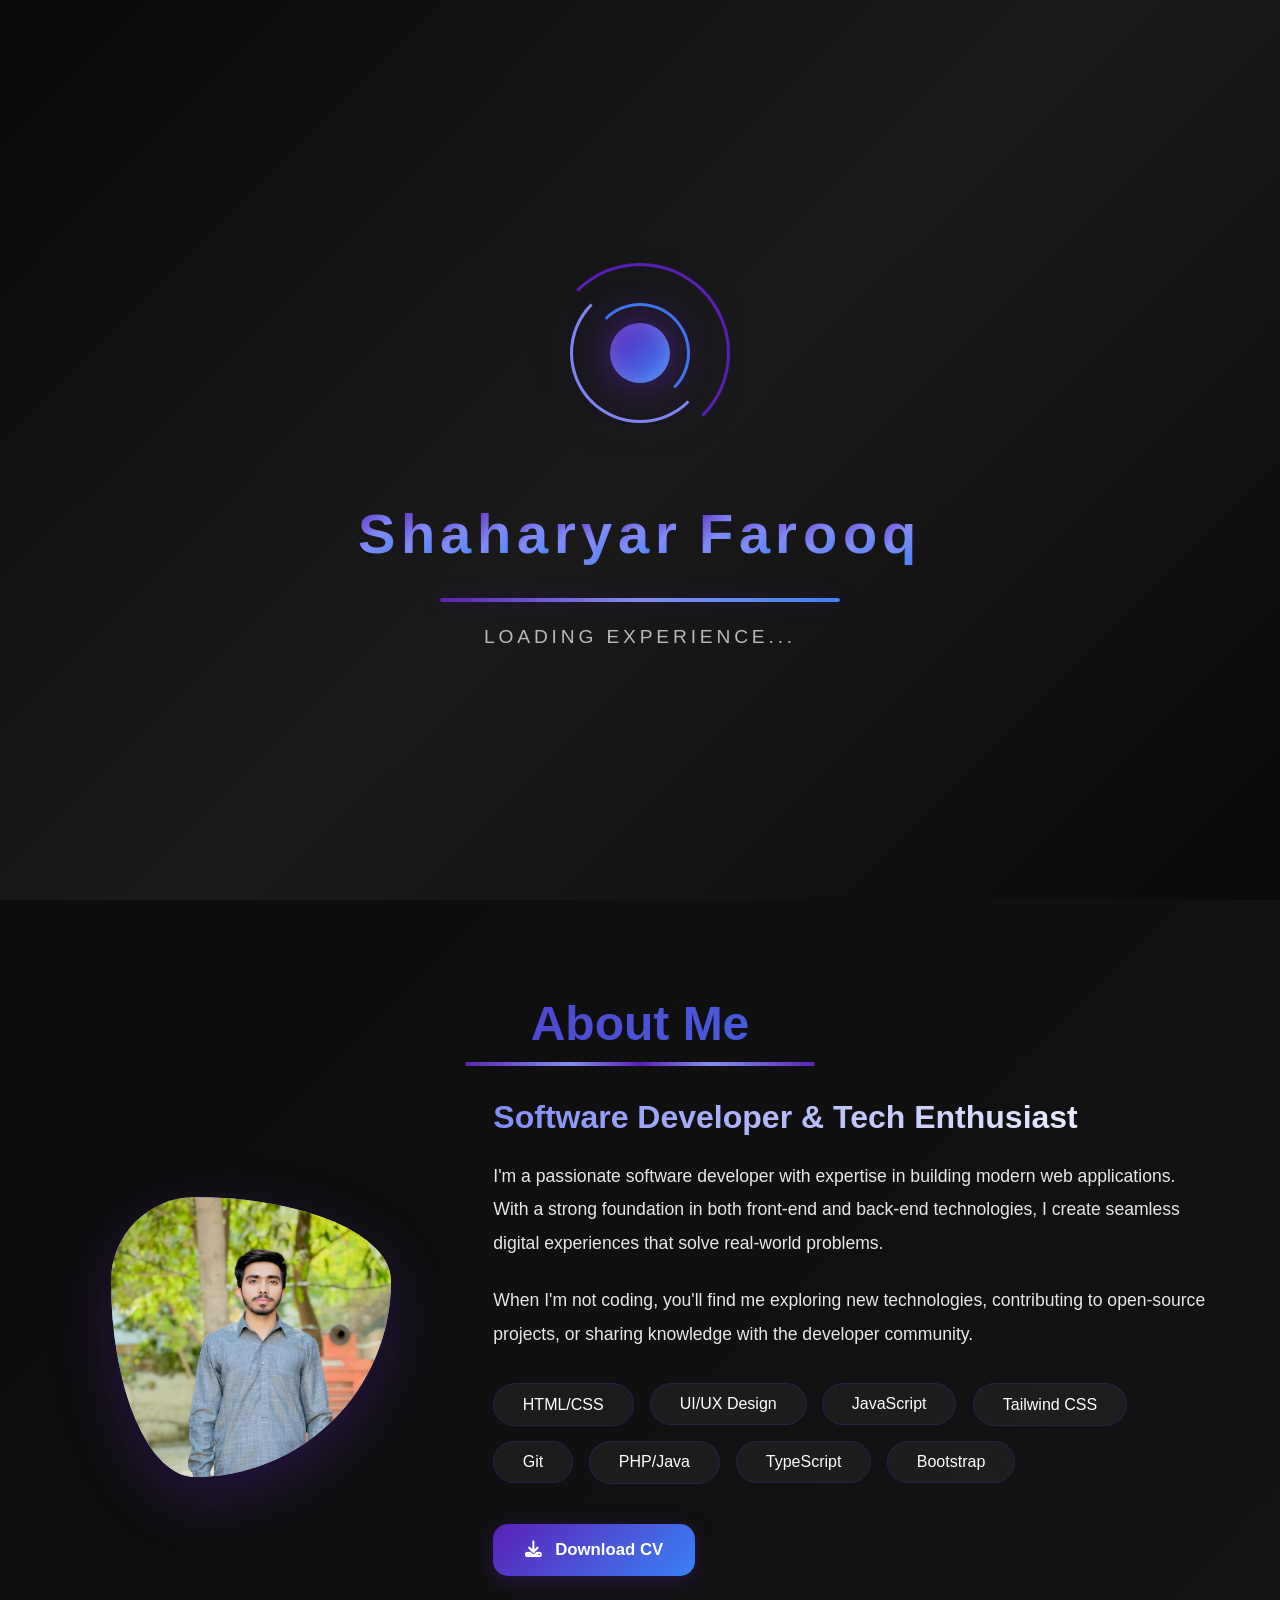
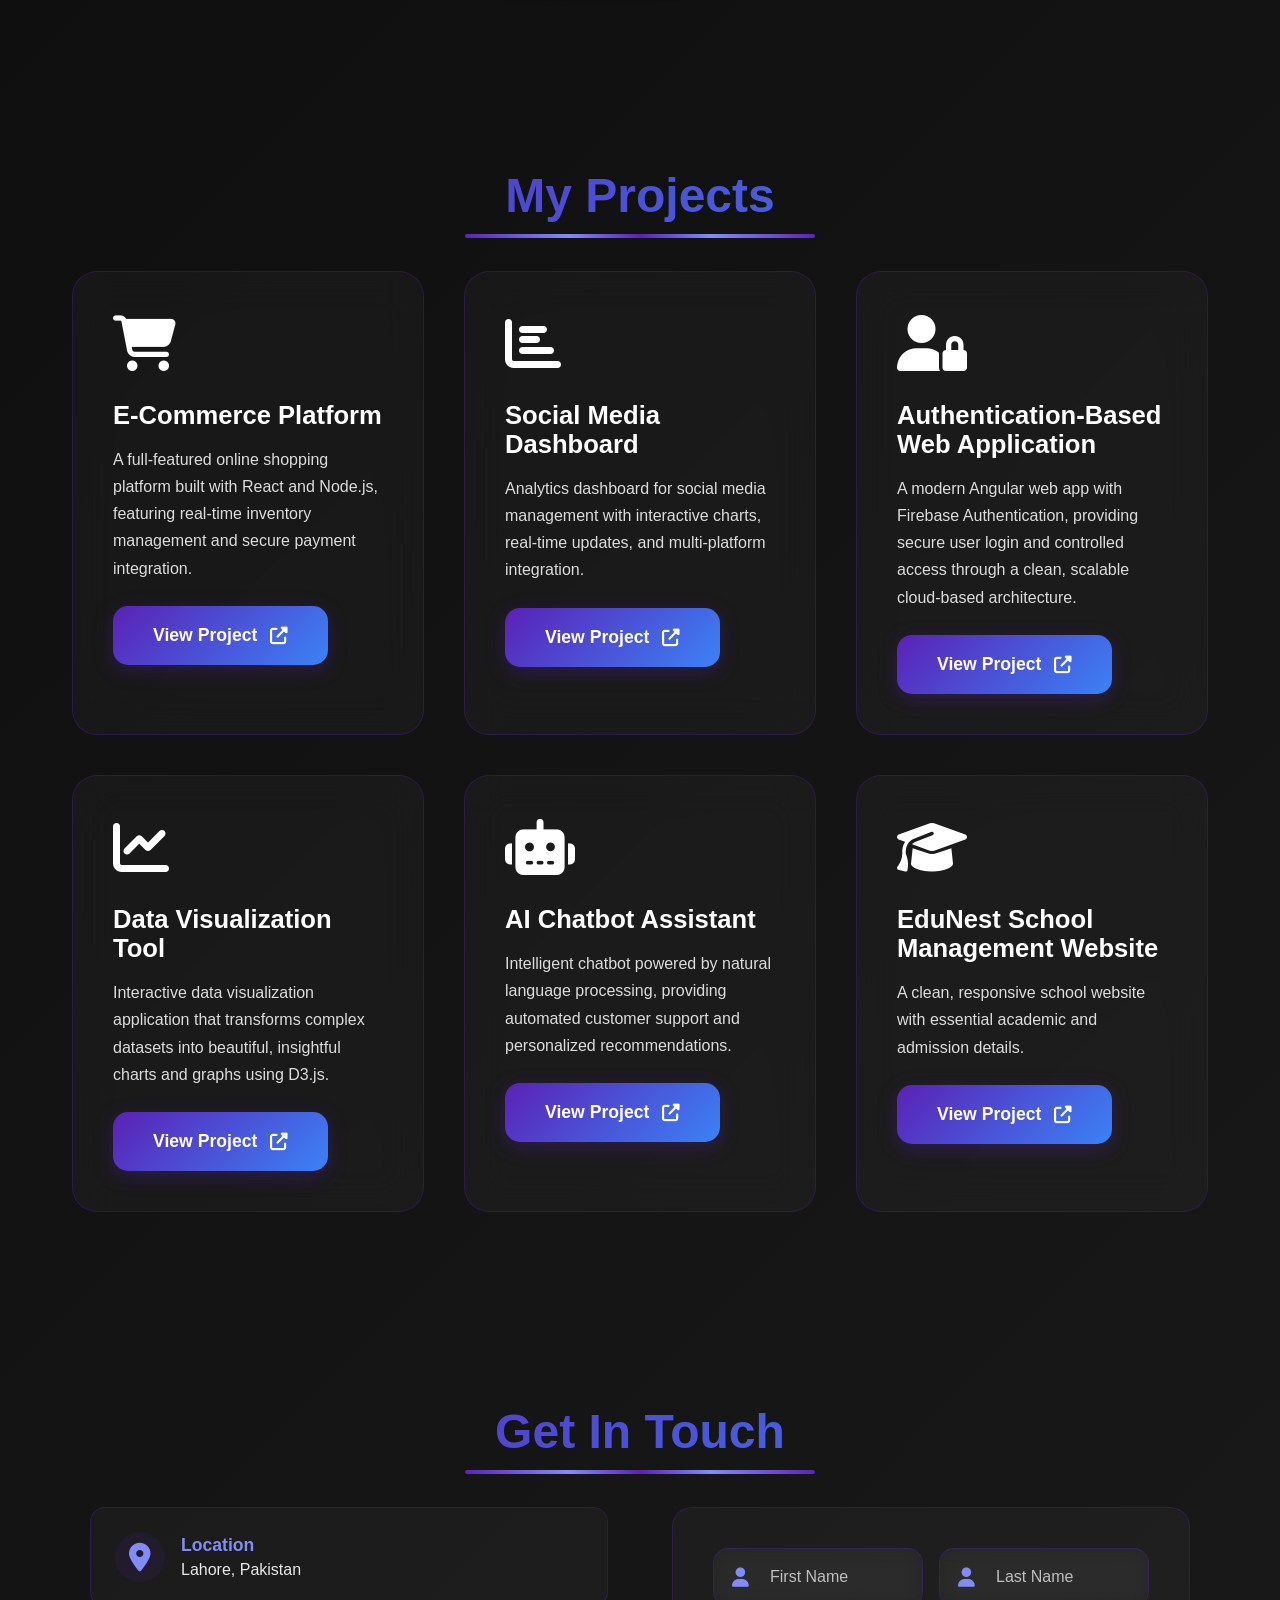
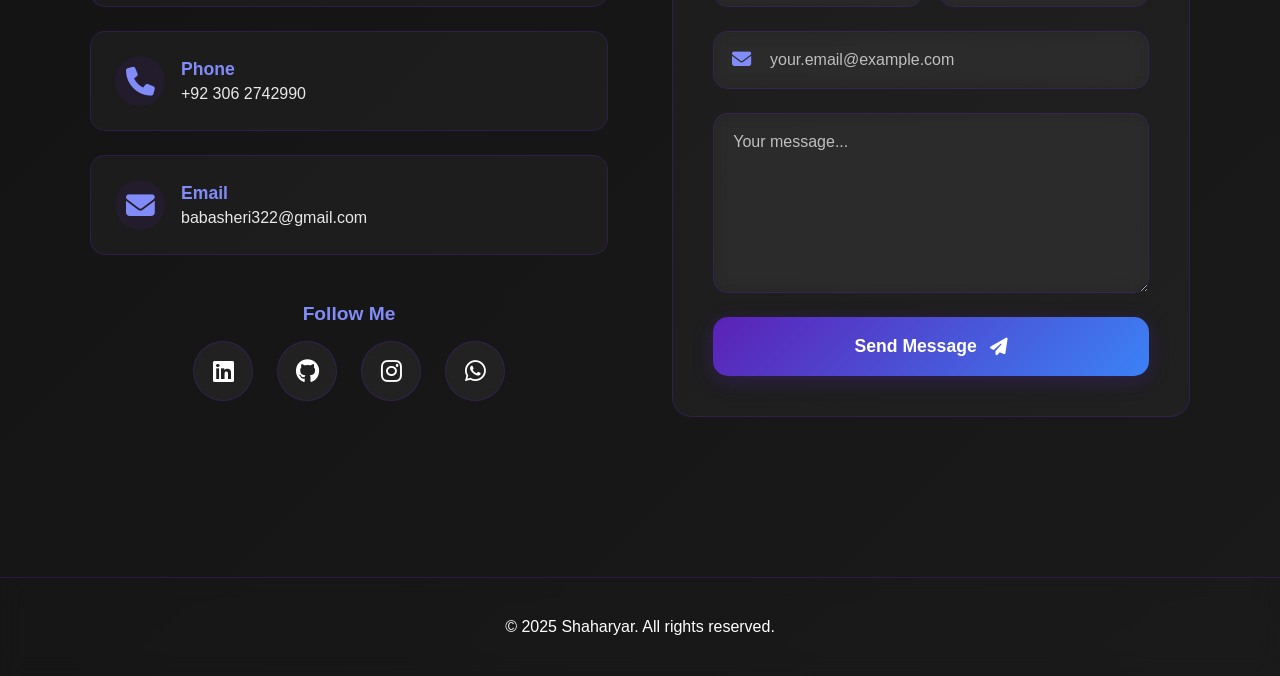
==== commit 4af98854: "Merge remote changes" ====
--- a/index.html
+++ b/index.html
@@ -47,7 +47,7 @@
                 <span class="name-letter">r</span>
                 <span class="name-letter">o</span>
                 <span class="name-letter">o</span>
-                <span class="name-letter">Q</span>
+                <span class="name-letter">q</span>
             </h1>
             <div class="loading-bar">
                 <div class="loading-progress"></div>
@@ -157,7 +157,7 @@
                     access through a clean, scalable cloud-based architecture.
                 </p>
 
-                <a href="https://github.com/yourusername/project3" class="btn btn-primary" target="_blank">
+                <a href="https://authentication0.vercel.app/" class="btn btn-primary" target="_blank">
                     View Project
                     <i class="fas fa-external-link-alt"></i>
                 </a>
@@ -364,4 +364,4 @@
     </script>
 </body>
 
-</html>+</html>
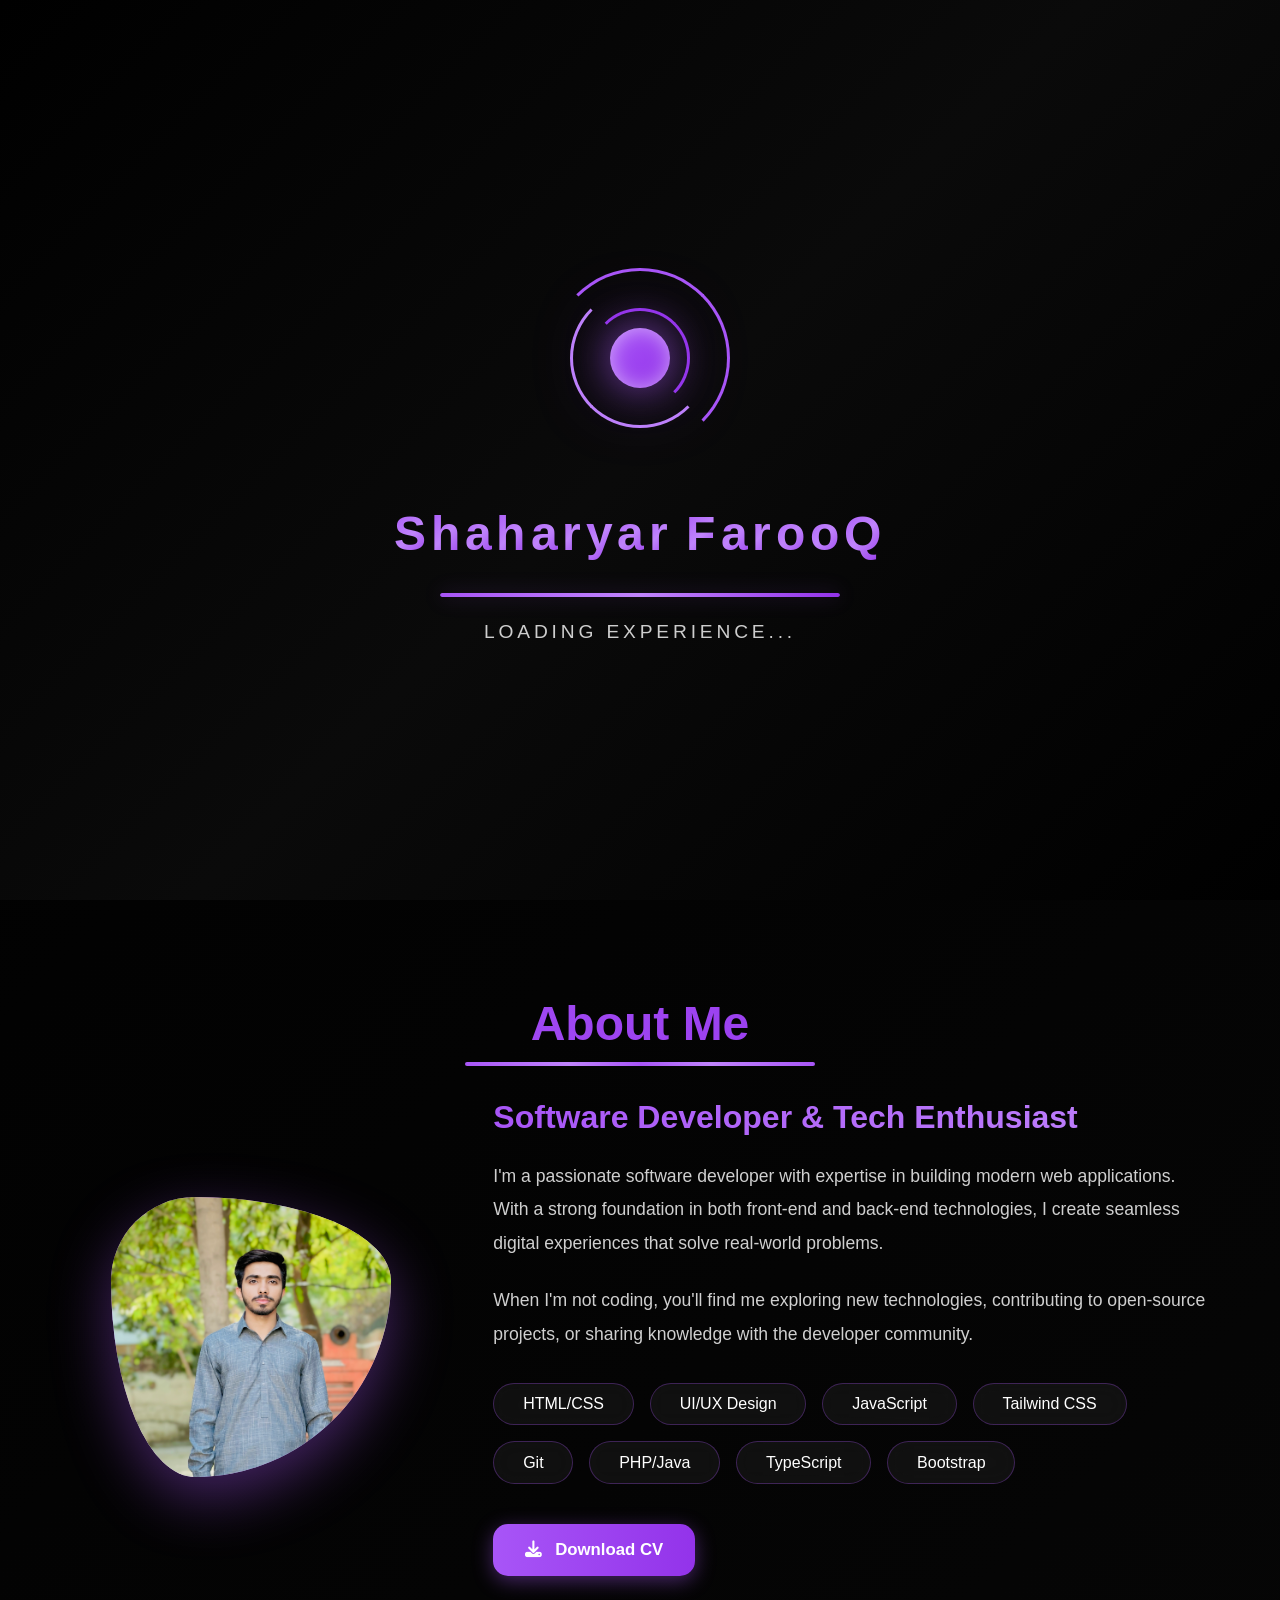
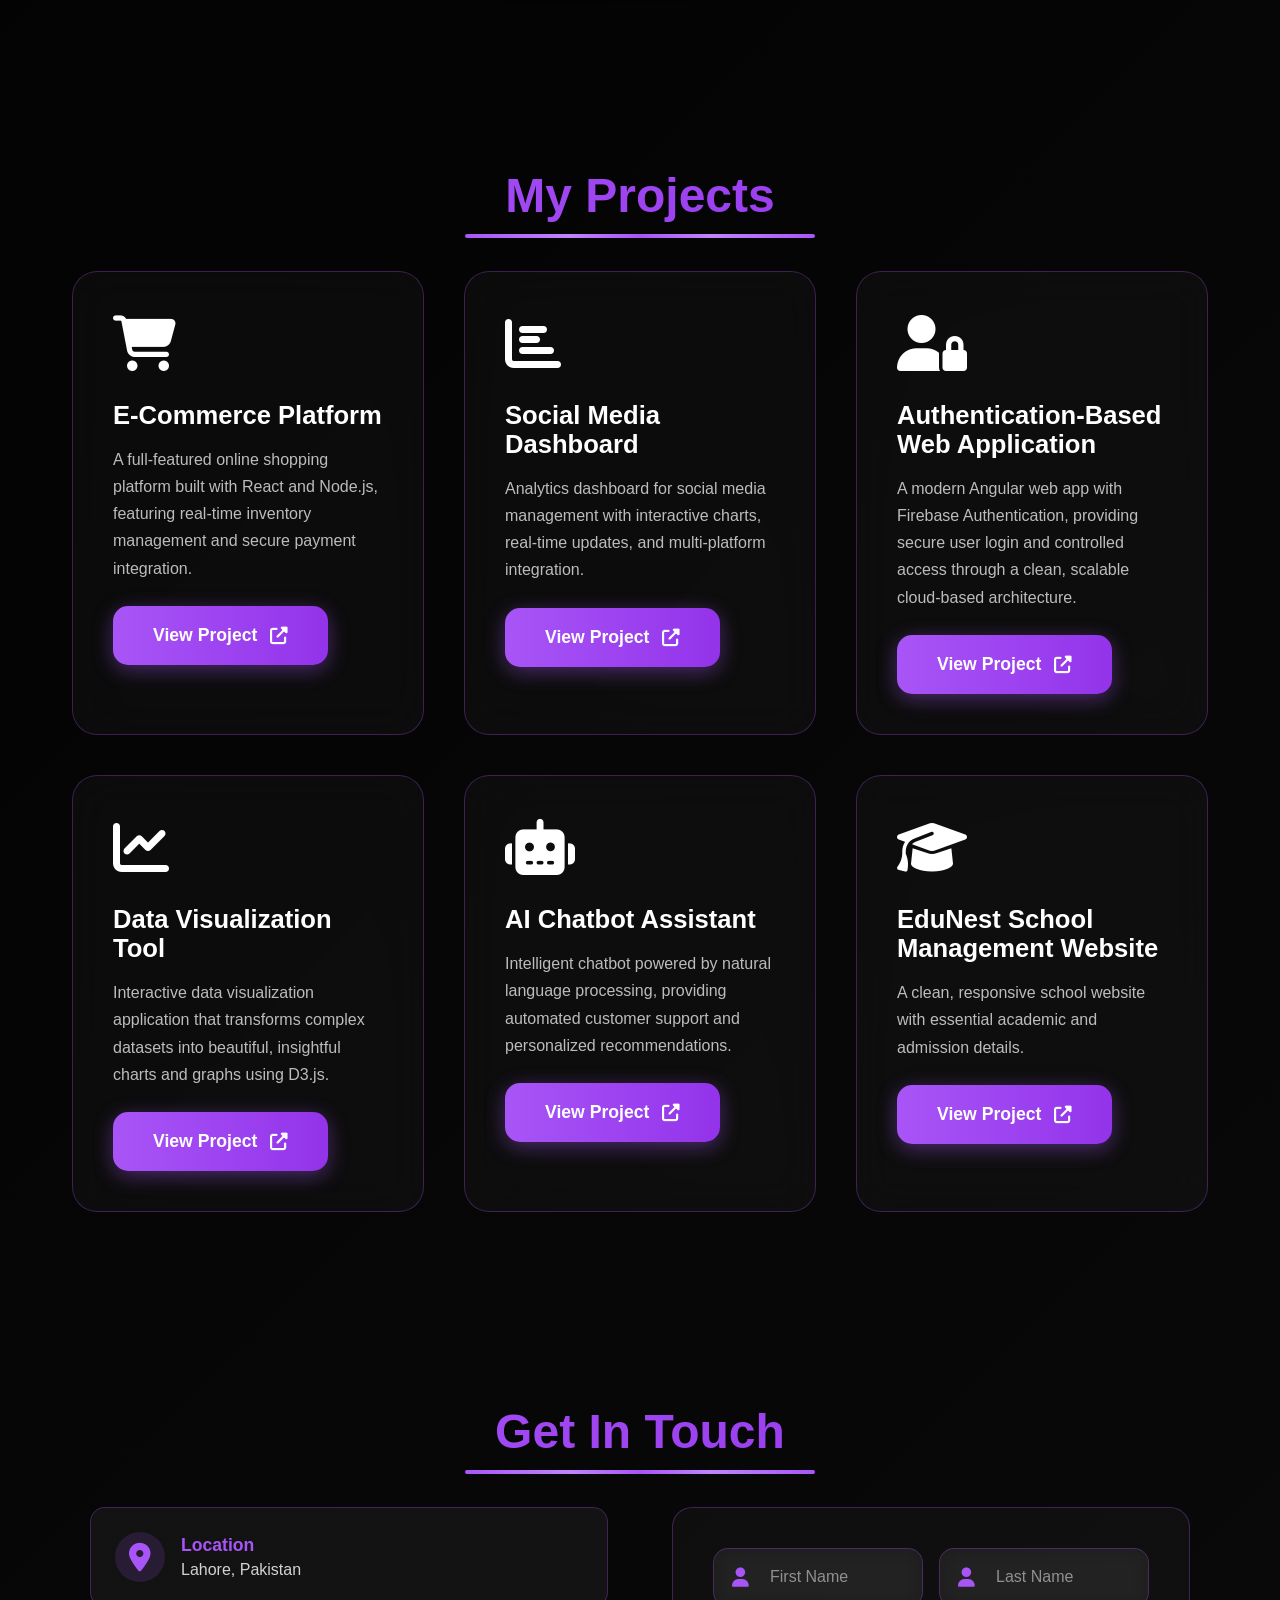
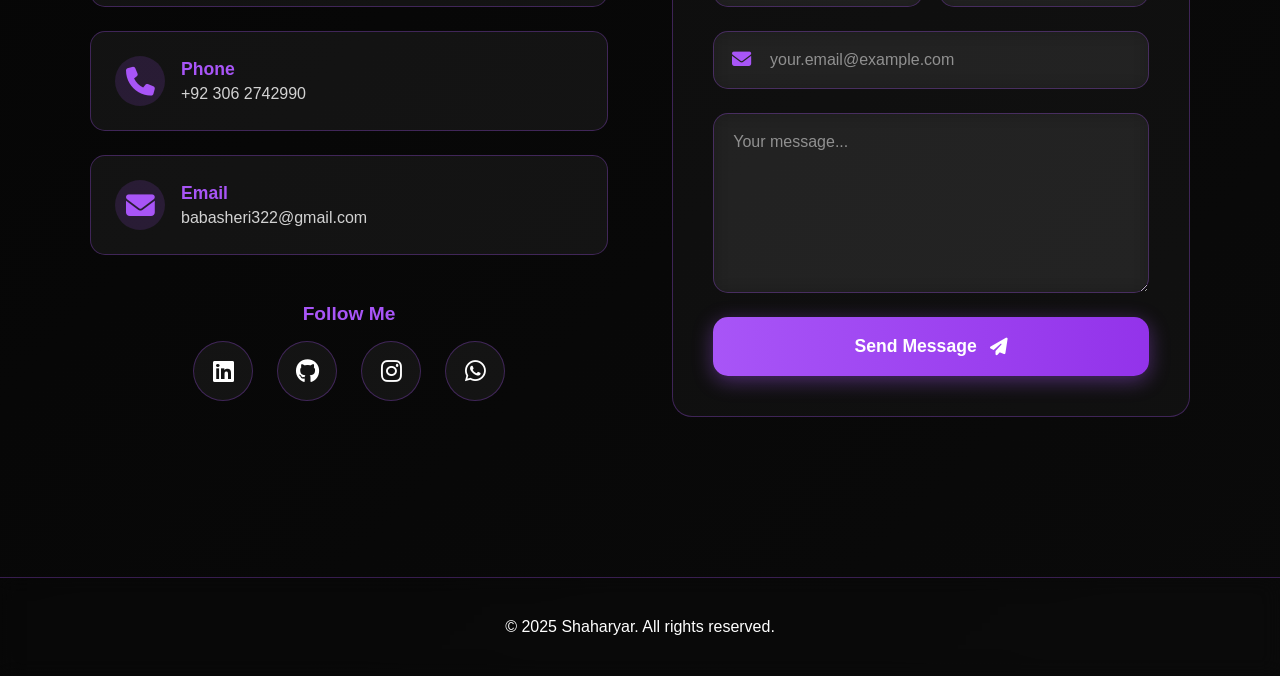
==== commit 14850565: "Update portfolio: Purple theme, optimized performance, fully responsive design" ====
--- a/index.html
+++ b/index.html
@@ -3,8 +3,12 @@
 
 <head>
     <meta charset="UTF-8">
-    <meta name="viewport" content="width=device-width, initial-scale=1.0">
-    <title>Shaharyar-Portfolio</title>
+    <meta name="viewport" content="width=device-width, initial-scale=1.0, maximum-scale=5.0, user-scalable=yes">
+    <meta name="description" content="Shaharyar Farooq - Front-end Developer Portfolio. Passionate about creating beautiful, functional web experiences.">
+    <meta name="keywords" content="web developer, front-end developer, portfolio, Shaharyar, HTML, CSS, JavaScript">
+    <meta name="author" content="Shaharyar Farooq">
+    <meta name="theme-color" content="#a855f7">
+    <title>Shaharyar - Portfolio</title>
     <!------css links-------->
     <link rel="stylesheet" href="style.css">
     <!-----------favicon------------->
@@ -47,7 +51,7 @@
                 <span class="name-letter">r</span>
                 <span class="name-letter">o</span>
                 <span class="name-letter">o</span>
-                <span class="name-letter">q</span>
+                <span class="name-letter">Q</span>
             </h1>
             <div class="loading-bar">
                 <div class="loading-progress"></div>
@@ -318,49 +322,15 @@
 
     <script src="script.js" defer></script>
     <script>
-        // Create Floating Shapes - REDUCED for performance
-        const shapesContainer = document.querySelector('.floating-shapes');
-        const shapes = ['circle', 'square', 'triangle'];
-
-        for (let i = 0; i < 6; i++) {
-            const shape = document.createElement('div');
-            shape.className = `shape ${shapes[i % 3]}`;
-            shape.style.left = Math.random() * 100 + '%';
-            shape.style.top = Math.random() * 100 + '%';
-            shape.style.animationDelay = Math.random() * 10 + 's';
-            shape.style.animationDuration = (15 + Math.random() * 10) + 's';
-            shapesContainer.appendChild(shape);
-        }
-
-        // Create Particles - REDUCED for performance
-        const particlesContainer = document.querySelector('.particles');
-
-        for (let i = 0; i < 15; i++) {
-            const particle = document.createElement('div');
-            particle.className = 'particle';
-            particle.style.left = Math.random() * 100 + '%';
-            particle.style.bottom = '-10px';
-            particle.style.animationDelay = (i * 1) + 's';
-            particle.style.animationDuration = (12 + Math.random() * 8) + 's';
-            particlesContainer.appendChild(particle);
-        }
-
-        // Mouse Move Parallax - THROTTLED for performance
-        let ticking = false;
-        document.addEventListener('mousemove', (e) => {
-            if (!ticking) {
-                requestAnimationFrame(() => {
-                    const moveX = (e.clientX - window.innerWidth / 2) * 0.01;
-                    const moveY = (e.clientY - window.innerHeight / 2) * 0.01;
-                    document.querySelectorAll('.orb').forEach((orb, index) => {
-                        const speed = (index + 1) * 0.5;
-                        orb.style.transform = `translate(${moveX * speed}px, ${moveY * speed}px)`;
-                    });
-                    ticking = false;
-                });
-                ticking = true;
+        // Immediate loading screen hide fallback - 2.5 seconds
+        setTimeout(function() {
+            var loading = document.getElementById('loading-screen');
+            if (loading) {
+                loading.style.opacity = '0';
+                loading.style.display = 'none';
+                loading.style.visibility = 'hidden';
             }
-        });
+        }, 2500);
     </script>
 </body>
 
--- a/style.css
+++ b/style.css
@@ -5,17 +5,19 @@
     left: 0;
     width: 100%;
     height: 100vh;
-    background: linear-gradient(135deg, #0a0a0a 0%, #1a1a1a 50%, #0a0a0a 100%);
+    background: linear-gradient(135deg, #000000 0%, #0a0a0a 50%, #000000 100%);
     display: flex;
     align-items: center;
     justify-content: center;
-    z-index: 10000;
+    z-index: 99999;
     transition: opacity 0.8s ease, visibility 0.8s ease;
 }
 
 .loading-screen.fade-out {
-    opacity: 0;
-    visibility: hidden;
+    opacity: 0 !important;
+    visibility: hidden !important;
+    pointer-events: none !important;
+    display: none !important;
 }
 
 .loading-content {
@@ -43,24 +45,24 @@
 .loader-ring:nth-child(1) {
     width: 180px;
     height: 180px;
-    border-top-color: #5b21b6;
-    border-right-color: #5b21b6;
+    border-top-color: #a855f7;
+    border-right-color: #a855f7;
     animation: rotate 2s linear infinite;
 }
 
 .loader-ring:nth-child(2) {
     width: 140px;
     height: 140px;
-    border-bottom-color: #818cf8;
-    border-left-color: #818cf8;
+    border-bottom-color: #c084fc;
+    border-left-color: #c084fc;
     animation: rotate 1.5s linear infinite reverse;
 }
 
 .loader-ring:nth-child(3) {
     width: 100px;
     height: 100px;
-    border-top-color: #3b82f6;
-    border-right-color: #3b82f6;
+    border-top-color: #9333ea;
+    border-right-color: #9333ea;
     animation: rotate 1s linear infinite;
 }
 
@@ -71,11 +73,11 @@
     transform: translate(-50%, -50%);
     width: 60px;
     height: 60px;
-    background: linear-gradient(135deg, #5b21b6, #3b82f6);
+    background: linear-gradient(135deg, #a855f7, #9333ea);
     border-radius: 50%;
-    box-shadow: 0 0 40px rgba(91, 33, 182, 0.6),
-                0 0 80px rgba(91, 33, 182, 0.4),
-                inset 0 0 20px rgba(255, 255, 255, 0.2);
+    box-shadow: 0 0 40px rgba(168, 85, 247, 0.6),
+                0 0 80px rgba(168, 85, 247, 0.4),
+                inset 0 0 20px rgba(255, 255, 255, 0.5);
     animation: pulse 2s ease-in-out infinite;
 }
 
@@ -91,21 +93,21 @@
 @keyframes pulse {
     0%, 100% {
         transform: translate(-50%, -50%) scale(1);
-        box-shadow: 0 0 40px rgba(91, 33, 182, 0.6),
-                    0 0 80px rgba(91, 33, 182, 0.4),
-                    inset 0 0 20px rgba(255, 255, 255, 0.2);
+        box-shadow: 0 0 40px rgba(168, 85, 247, 0.6),
+                    0 0 80px rgba(168, 85, 247, 0.4),
+                    inset 0 0 20px rgba(255, 255, 255, 0.5);
     }
     50% {
         transform: translate(-50%, -50%) scale(1.1);
-        box-shadow: 0 0 60px rgba(91, 33, 182, 0.8),
-                    0 0 120px rgba(91, 33, 182, 0.6),
-                    inset 0 0 30px rgba(255, 255, 255, 0.3);
+        box-shadow: 0 0 60px rgba(168, 85, 247, 0.8),
+                    0 0 120px rgba(168, 85, 247, 0.6),
+                    inset 0 0 30px rgba(255, 255, 255, 0.6);
     }
 }
 
 /* Loading Name Animation */
 .loading-name {
-    font-size: 3.5rem;
+    font-size: 3rem;
     font-weight: 900;
     margin-bottom: 2rem;
     letter-spacing: 0.1em;
@@ -116,7 +118,7 @@
 
 .name-letter {
     display: inline-block;
-    background: linear-gradient(135deg, #5b21b6, #818cf8, #3b82f6);
+    background: linear-gradient(135deg, #a855f7, #c084fc, #9333ea);
     -webkit-background-clip: text;
     -webkit-text-fill-color: transparent;
     background-clip: text;
@@ -160,21 +162,21 @@
 .loading-bar {
     width: 400px;
     height: 4px;
-    background: rgba(255, 255, 255, 0.1);
+    background: rgba(168, 85, 247, 0.2);
     border-radius: 10px;
     margin: 0 auto 1.5rem;
     overflow: hidden;
-    box-shadow: 0 0 20px rgba(91, 33, 182, 0.3);
+    box-shadow: 0 0 20px rgba(168, 85, 247, 0.3);
 }
 
 .loading-progress {
     height: 100%;
-    background: linear-gradient(90deg, #5b21b6, #818cf8, #3b82f6, #818cf8, #5b21b6);
+    background: linear-gradient(90deg, #a855f7, #c084fc, #9333ea, #c084fc, #a855f7);
     background-size: 200% 100%;
     border-radius: 10px;
     animation: loadingProgress 2.5s ease-in-out forwards,
                shimmer 1.5s linear infinite;
-    box-shadow: 0 0 20px rgba(91, 33, 182, 0.8);
+    box-shadow: 0 0 20px rgba(168, 85, 247, 0.8);
 }
 
 @keyframes loadingProgress {
@@ -198,7 +200,7 @@
 /* Loading Text */
 .loading-text {
     font-size: 1.2rem;
-    color: rgba(255, 255, 255, 0.7);
+    color: rgba(255, 255, 255, 0.8);
     letter-spacing: 0.2em;
     text-transform: uppercase;
     opacity: 0;
@@ -248,25 +250,89 @@
     }
 
     .loading-name {
-        font-size: 2.5rem;
+        font-size: 2rem;
     }
 
     .loading-bar {
-        width: 300px;
+        width: 280px;
     }
 
     .loading-text {
-        font-size: 1rem;
+        font-size: 0.9rem;
     }
 }
 
 @media (max-width: 480px) {
+    .loader-wrapper {
+        width: 120px;
+        height: 120px;
+    }
+
+    .loader-ring:nth-child(1) {
+        width: 110px;
+        height: 110px;
+    }
+
+    .loader-ring:nth-child(2) {
+        width: 80px;
+        height: 80px;
+    }
+
+    .loader-ring:nth-child(3) {
+        width: 55px;
+        height: 55px;
+    }
+
+    .loader-core {
+        width: 30px;
+        height: 30px;
+    }
+
     .loading-name {
-        font-size: 2rem;
+        font-size: 1.6rem;
     }
 
     .loading-bar {
-        width: 250px;
+        width: 220px;
+    }
+
+    .loading-text {
+        font-size: 0.8rem;
+    }
+}
+
+@media (max-width: 360px) {
+    .loading-name {
+        font-size: 1.4rem;
+    }
+
+    .loading-bar {
+        width: 180px;
+    }
+
+    .loader-wrapper {
+        width: 100px;
+        height: 100px;
+    }
+
+    .loader-ring:nth-child(1) {
+        width: 95px;
+        height: 95px;
+    }
+
+    .loader-ring:nth-child(2) {
+        width: 65px;
+        height: 65px;
+    }
+
+    .loader-ring:nth-child(3) {
+        width: 45px;
+        height: 45px;
+    }
+
+    .loader-core {
+        width: 25px;
+        height: 25px;
     }
 }
 
@@ -291,25 +357,26 @@
 
         .shape {
             position: absolute;
-            opacity: 0.15;
+            opacity: 0;
             animation: float 20s infinite ease-in-out;
             will-change: transform;
+            display: none;
         }
 
         .shape.circle {
             width: 100px;
             height: 100px;
             border-radius: 50%;
-            background: linear-gradient(135deg, #5b21b6, #3b82f6);
-            box-shadow: 0 0 50px rgba(91, 33, 182, 0.3);
+            background: linear-gradient(135deg, #c084fc, #a855f7);
+            box-shadow: 0 0 50px rgba(168, 85, 247, 0.3);
         }
 
         .shape.square {
             width: 80px;
             height: 80px;
-            background: linear-gradient(135deg, #5b21b6, #5b21b6);
+            background: linear-gradient(135deg, #a855f7, #c084fc);
             transform: rotate(45deg);
-            box-shadow: 0 0 40px rgba(91, 33, 182, 0.2);
+            box-shadow: 0 0 40px rgba(168, 85, 247, 0.2);
         }
 
         .shape.triangle {
@@ -317,8 +384,8 @@
             height: 0;
             border-left: 50px solid transparent;
             border-right: 50px solid transparent;
-            border-bottom: 86px solid rgba(91, 33, 182, 0.3);
-            box-shadow: 0 0 30px rgba(91, 33, 182, 0.2);
+            border-bottom: 86px solid rgba(192, 132, 252, 0.4);
+            box-shadow: 0 0 30px rgba(168, 85, 247, 0.2);
         }
 
         @keyframes float {
@@ -344,15 +411,15 @@
 
         .particle {
             position: absolute;
-            width: 4px;
-            height: 4px;
-            background: #818cf8;
+            width: 3px;
+            height: 3px;
+            background: #c084fc;
             border-radius: 50%;
             opacity: 0;
             bottom: -10px;
-            animation: particleFloat 15s infinite linear;
-            box-shadow: 0 0 10px rgba(91, 33, 182, 0.5);
-            will-change: transform, opacity;
+            animation: particleFloat 18s infinite linear;
+            box-shadow: 0 0 8px rgba(168, 85, 247, 0.4);
+            will-change: transform;
         }
 
         @keyframes particleFloat {
@@ -377,10 +444,11 @@
             width: 100%;
             height: 100%;
             background-image: 
-                linear-gradient(rgba(91, 33, 182, 0.03) 1px, transparent 1px),
-                linear-gradient(90deg, rgba(91, 33, 182, 0.03) 1px, transparent 1px);
+                linear-gradient(rgba(168, 85, 247, 0.08) 1px, transparent 1px),
+                linear-gradient(90deg, rgba(168, 85, 247, 0.08) 1px, transparent 1px);
             background-size: 50px 50px;
             animation: gridMove 20s linear infinite;
+            display: none;
         }
 
         @keyframes gridMove {
@@ -392,16 +460,17 @@
             position: absolute;
             border-radius: 50%;
             filter: blur(60px);
-            opacity: 0.3;
+            opacity: 0;
             animation: orbFloat 15s infinite ease-in-out;
             transition: transform 0.1s ease-out;
             will-change: transform;
+            display: none;
         }
 
         .orb1 {
             width: 300px;
             height: 300px;
-            background: radial-gradient(circle, #5b21b6, transparent);
+            background: radial-gradient(circle, #c084fc, transparent);
             top: 10%;
             left: 20%;
             animation-delay: 0s;
@@ -410,7 +479,7 @@
         .orb2 {
             width: 400px;
             height: 400px;
-            background: radial-gradient(circle, #3b82f6, transparent);
+            background: radial-gradient(circle, #a855f7, transparent);
             top: 50%;
             right: 10%;
             animation-delay: 5s;
@@ -419,7 +488,7 @@
         .orb3 {
             width: 350px;
             height: 350px;
-            background: radial-gradient(circle, #6366f1, transparent);
+            background: radial-gradient(circle, #9333ea, transparent);
             bottom: 10%;
             left: 10%;
             animation-delay: 10s;
@@ -439,20 +508,20 @@
 
         /* ===== LIGHT MODE ===== */
         body.light-mode {
-            background: #f5f5f5;
-            color: #0a0a0a;
+            background: #ffffff;
+            color: #1a1a1a;
         }
 
         body.light-mode .shape {
-            opacity: 0.08;
+            opacity: 0.15;
         }
 
         body.light-mode .particle {
-            opacity: 0.3;
+            opacity: 0.5;
         }
 
         body.light-mode .orb {
-            opacity: 0.15;
+            opacity: 0.25;
         }
        /* ===== RESET & BASE STYLES ===== */
        * {
@@ -463,17 +532,16 @@
 
        body {
            font-family: 'Segoe UI', Tahoma, Geneva, Verdana, sans-serif;
-           background: linear-gradient(135deg, #0a0a0a 0%, #1a1a1a 100%);
+           background: linear-gradient(135deg, #000000 0%, #0a0a0a 100%);
            color: #ffffff;
            min-height: 100vh;
-           /* transition: all 0.3s ease; */
            overflow-x: hidden;
-             position: relative;
+           position: relative;
        }
 
        body.light-mode {
-           background: linear-gradient(135deg, #f5f5f5 0%, #e0e0e0 100%);
-           color: #0a0a0a;
+           background: linear-gradient(135deg, #ffffff 0%, #f5f5f5 100%);
+           color: #1a1a1a;
        }
 
        section {
@@ -487,7 +555,7 @@
            text-align: center;
            font-size: 3rem;
            margin-bottom: 3rem;
-           background: linear-gradient(135deg, #5b21b6, #3b82f6);
+           background: linear-gradient(135deg, #a855f7, #9333ea);
            -webkit-background-clip: text;
            -webkit-text-fill-color: transparent;
            background-clip: text;
@@ -515,7 +583,7 @@
            transform: translateX(-50%);
            width: 350px;
            height: 4px;
-           background: linear-gradient(45deg, #5b21b6 0%, #818cf8 30%, #5b21b6 50%, #818cf8 70%, #5b21b6 100%);
+           background: linear-gradient(45deg, #a855f7 0%, #c084fc 30%, #a855f7 50%, #c084fc 70%, #a855f7 100%);
            border-radius: 2px;
            animation: expandWidth 1s ease 0.3s backwards;
        }
@@ -545,30 +613,60 @@
            gap: 0.5rem;
            position: relative;
            overflow: hidden;
+           outline: none;
+       }
+
+       .btn:focus {
+           outline: none;
+       }
+
+       .btn:active {
+           outline: none;
        }
 
        .btn-primary {
-           background: linear-gradient(90deg, #818cf8, #3b82f6);
+           background: linear-gradient(90deg, #a855f7, #9333ea) !important;
            color: white;
            text-align: center;
-           box-shadow: 0 10px 30px rgba(91, 33, 182, 0.3);
+           box-shadow: 0 10px 30px rgba(168, 85, 247, 0.4);
        }
 
        .btn-primary:hover {
+           background: linear-gradient(90deg, #a855f7, #9333ea) !important;
            transform: translateY(-5px);
-           box-shadow: 0 15px 40px rgba(91, 33, 182, 0.3);
+           box-shadow: 0 15px 40px rgba(168, 85, 247, 0.5);
+       }
+
+       .btn-primary:active,
+       .btn-primary:focus,
+       .btn-primary:focus-visible,
+       .btn-primary:focus-within {
+           background: linear-gradient(90deg, #a855f7, #9333ea) !important;
+           transform: translateY(0);
+           box-shadow: 0 10px 30px rgba(168, 85, 247, 0.4);
+           outline: none !important;
        }
 
        .btn-secondary {
-           background: #ffffff;
+           background: #ffffff !important;
            backdrop-filter: blur(10px);
-           border: 2px solid rgba(91, 33, 182, 0.3);
-           color: #818cf8;
+           border: 2px solid rgba(168, 85, 247, 0.4);
+           color: #9333ea;
        }
 
        .btn-secondary:hover {
-           border-color: solid rgba(91, 33, 182, 0.3);
+           background: #ffffff !important;
+           border-color: solid rgba(168, 85, 247, 0.6);
            transform: translateY(-3px);
+       }
+
+       .btn-secondary:active,
+       .btn-secondary:focus,
+       .btn-secondary:focus-visible {
+           background: #ffffff !important;
+           border-color: solid rgba(168, 85, 247, 0.4);
+           transform: translateY(0);
+           outline: none !important;
        }
 
        /* ===== HERO SECTION ===== */
@@ -605,7 +703,7 @@
        .hero h1 {
            font-size: 4.5rem;
            margin-bottom: 1rem;
-           background: linear-gradient(45deg, #5b21b6 0%, #818cf8 30%, #5b21b6 50%, #818cf8 70%, #5b21b6 100%);
+           background: linear-gradient(45deg, #a855f7 0%, #c084fc 30%, #a855f7 50%, #c084fc 70%, #a855f7 100%);
 
            -webkit-text-fill-color: transparent;
            background-clip: text;
@@ -622,10 +720,14 @@
            letter-spacing: -1px;
        }
 
+       body.light-mode .hero h2 {
+           color: rgba(26, 26, 26, 0.9);
+       }
+
        .animated-text {
            display: inline-block;
            min-width: 350px;
-           background: linear-gradient(90deg, #818cf8, #3b82f6);
+           background: linear-gradient(90deg, #a855f7, #9333ea);
            -webkit-background-clip: text;
            -webkit-text-fill-color: transparent;
            background-clip: text;
@@ -636,6 +738,11 @@
            opacity: 0.8;
            line-height: 1.8;
            margin-bottom: 2rem;
+           color: rgba(255, 255, 255, 0.8);
+       }
+
+       body.light-mode .hero-description {
+           color: rgba(26, 26, 26, 0.8);
        }
 
        .cta-buttons {
@@ -658,7 +765,7 @@
            width: 280px;
            height: 280px;
            border-radius: 30% 70% 70% 30% / 30% 30% 70% 70%;
-           background: linear-gradient(135deg, #5b21b6 0%, #818cf8 30%, #ffff 50%, #818cf8 70%);
+           background: linear-gradient(135deg, #a855f7 0%, #c084fc 30%, #e9d5ff 50%, #c084fc 70%);
            display: flex;
            align-items: center;
            justify-content: center;
@@ -666,8 +773,8 @@
            color: white;
            overflow: hidden;
            margin: 0 auto;
-           animation: morph 8s ease-in-out infinite;
-           box-shadow: 0 20px 60px rgba(91, 33, 182, 0.3);
+           animation: morph 10s ease-in-out infinite;
+           box-shadow: 0 20px 60px rgba(168, 85, 247, 0.4);
        }
 
        .profile-img img {
@@ -700,11 +807,18 @@
        .about-text h3 {
            font-size: 2rem;
            margin-bottom: 1.5rem;
-           background: linear-gradient(90deg, #818cf8, #ffffff);
+           background: linear-gradient(90deg, #a855f7, #c084fc);
            -webkit-background-clip: text;
            -webkit-text-fill-color: transparent;
            background-clip: text;
            font-weight: 700;
+       }
+
+       body.light-mode .about-text h3 {
+           background: linear-gradient(90deg, #a855f7, #9333ea);
+           -webkit-background-clip: text;
+           -webkit-text-fill-color: transparent;
+           background-clip: text;
        }
 
        .about-text p {
@@ -712,6 +826,11 @@
            margin-bottom: 1.5rem;
            font-size: 1.1rem;
            opacity: 0.9;
+           color: rgba(255, 255, 255, 0.9);
+       }
+
+       body.light-mode .about-text p {
+           color: rgba(26, 26, 26, 0.9);
        }
 
        .skills {
@@ -726,16 +845,22 @@
            backdrop-filter: blur(10px);
            padding: 0.7rem 1.8rem;
            border-radius: 50px;
-           border: 1px solid rgba(91, 33, 182, 0.3);
+           border: 1px solid rgba(168, 85, 247, 0.3);
            transition: all 0.3s cubic-bezier(0.4, 0, 0.2, 1);
            font-weight: 500;
+           color: #ffffff;
+       }
+
+       body.light-mode .skill-tag {
+           background: rgba(168, 85, 247, 0.1);
+           color: #1a1a1a;
        }
 
        .skill-tag:hover {
            transform: translateY(-5px);
-           background: linear-gradient(135deg, rgba(91, 33, 182, 0.3), rgba(120, 119, 198, 0.2));
-           border-color: rgba(91, 33, 182, 0.3);
-           box-shadow: 0 10px 30px rgba(91, 33, 182, 0.3);
+           background: linear-gradient(135deg, rgba(168, 85, 247, 0.3), rgba(192, 132, 252, 0.2));
+           border-color: rgba(168, 85, 247, 0.5);
+           box-shadow: 0 10px 30px rgba(168, 85, 247, 0.4);
        }
 
        .cv-download {
@@ -776,15 +901,22 @@
            border-radius: 25px;
            padding: 2.5rem;
            transition: all 0.4s cubic-bezier(0.4, 0, 0.2, 1);
-           border: 1px solid rgba(91, 33, 182, 0.3);
+           border: 1px solid rgba(168, 85, 247, 0.3);
            position: relative;
            overflow: hidden;
+           color: #ffffff;
+       }
+
+       body.light-mode .project-card {
+           background: rgba(255, 255, 255, 0.8);
+           color: #1a1a1a;
+           border: 1px solid rgba(168, 85, 247, 0.2);
        }
 
        .project-card:hover {
            transform: translateY(-10px);
-           border-color: rgba(91, 33, 182, 0.3);
-           box-shadow: 0 20px 60px rgba(91, 33, 182, 0.3);
+           border-color: rgba(168, 85, 247, 0.5);
+           box-shadow: 0 20px 60px rgba(168, 85, 247, 0.4);
        }
 
        .project-icon {
@@ -803,6 +935,11 @@
            line-height: 1.7;
            margin-bottom: 1.5rem;
            opacity: 0.85;
+           color: rgba(255, 255, 255, 0.85);
+       }
+
+       body.light-mode .project-card p {
+           color: rgba(26, 26, 26, 0.85);
        }
 
        /* ===== CONTACT SECTION ===== */
@@ -856,39 +993,57 @@
            align-items: center;
            gap: 1rem;
            padding: 1.5rem;
-           background: rgba(255, 255, 255, 0.03);
+           background: rgba(255, 255, 255, 0.05);
            backdrop-filter: blur(10px);
            border-radius: 15px;
-           border: 1px solid rgba(91, 33, 182, 0.3);
+           border: 1px solid rgba(168, 85, 247, 0.3);
            transition: all 0.3s ease;
+       }
+
+       body.light-mode .contact-info-item {
+           background: rgba(255, 255, 255, 0.8);
+           border: 1px solid rgba(168, 85, 247, 0.2);
        }
 
        .contact-info-item:hover {
            transform: translateX(5px);
-           border-color: rgba(91, 33, 182, 0.8);
-           box-shadow: 0 10px 30px rgba(91, 33, 182, 0.3);
+           border-color: rgba(168, 85, 247, 0.6);
+           box-shadow: 0 10px 30px rgba(168, 85, 247, 0.3);
        }
 
        .contact-info-icon {
            font-size: 1.8rem;
-           color: #818cf8;
+           color: #a855f7;
            width: 50px;
            height: 50px;
            display: flex;
            align-items: center;
            justify-content: center;
            border-radius: 50%;
-           background: rgba(91, 33, 182, 0.1);
+           background: rgba(168, 85, 247, 0.15);
+       }
+
+       body.light-mode .contact-info-icon {
+           color: #9333ea;
        }
 
        .contact-info-text h4 {
            font-size: 1.1rem;
            margin-bottom: 0.3rem;
-           color: #818cf8;
+           color: #a855f7;
+       }
+
+       body.light-mode .contact-info-text h4 {
+           color: #9333ea;
        }
 
        .contact-info-text p {
            opacity: 0.9;
+           color: rgba(255, 255, 255, 0.9);
+       }
+
+       body.light-mode .contact-info-text p {
+           color: rgba(26, 26, 26, 0.9);
        }
 
        .social-section {
@@ -898,8 +1053,12 @@
        .social-section h4 {
            font-size: 1.2rem;
            margin-bottom: 1rem;
-           color: #818cf8;
+           color: #a855f7;
            text-align: center;
+       }
+
+       body.light-mode .social-section h4 {
+           color: #9333ea;
        }
 
        .social-links a {
@@ -943,9 +1102,14 @@
            align-items: center;
            justify-content: center;
            border-radius: 50%;
-           border: 1px solid rgba(91, 33, 182, 0.3);
+           border: 1px solid rgba(168, 85, 247, 0.3);
            position: relative;
            overflow: hidden;
+       }
+
+       body.light-mode .social-icon {
+           color: #1a1a1a;
+           background: rgba(255, 255, 255, 0.8);
        }
 
        .social-icon::before {
@@ -956,7 +1120,7 @@
            width: 0;
            height: 0;
            border-radius: 50%;
-           background: linear-gradient(135deg, #5b21b6, #3b82f6);
+           background: linear-gradient(135deg, #a855f7, #9333ea);
            transform: translate(-50%, -50%);
            transition: width 0.4s, height 0.4s;
            z-index: 0;
@@ -970,22 +1134,17 @@
        .social-icon i {
            position: relative;
            z-index: 1;
-       }
-
-       body.light-mode .social-icon {
-           color: #0a0a0a;
-           background: rgba(255, 255, 255, 0.8);
        }
 
        .social-icon:hover {
            color: white;
            border-color: transparent;
            transform: translateY(-8px) scale(1.1) rotate(360deg);
-           box-shadow: 0 15px 40px rgba(91, 33, 182, 0.3);
+           box-shadow: 0 15px 40px rgba(168, 85, 247, 0.4);
        }
 
        .contactfrom {
-           border: 1px solid rgba(91, 33, 182, 0.3);
+           border: 1px solid rgba(168, 85, 247, 0.3);
            border-radius: 20px;
            padding: 2.5rem;
            background: rgba(255, 255, 255, 0.03);
@@ -994,6 +1153,11 @@
            animation: slideInRight 0.6s ease 0.3s forwards;
        }
 
+       body.light-mode .contactfrom {
+           background: rgba(255, 255, 255, 0.8);
+           border: 1px solid rgba(168, 85, 247, 0.2);
+       }
+
        @keyframes slideInRight {
            from {
                opacity: 0;
@@ -1033,17 +1197,21 @@
        .input-with-icon i {
            position: absolute;
            left: 1.2rem;
-           color: #818cf8;
+           color: #a855f7;
            font-size: 1.2rem;
            z-index: 2;
+       }
+
+       body.light-mode .input-with-icon i {
+           color: #9333ea;
        }
 
        .form-group input,
        .form-group textarea {
            padding: 1.2rem 1.2rem 1.2rem 3.5rem;
            border-radius: 15px;
-           border: 1px solid rgba(91, 33, 182, 0.3);
-           background: rgba(255, 255, 255, 0.03);
+           border: 1px solid rgba(168, 85, 247, 0.3);
+           background: rgba(255, 255, 255, 0.05);
            backdrop-filter: blur(10px);
            color: #ffffff;
            font-family: inherit;
@@ -1052,34 +1220,33 @@
            width: 100%;
        }
 
+       body.light-mode .form-group input,
+       body.light-mode .form-group textarea {
+           background: rgba(255, 255, 255, 0.9);
+           color: #1a1a1a;
+       }
+
        .form-group textarea {
            padding-left: 1.2rem;
-       }
-
-       body.light-mode .form-group input,
-       body.light-mode .form-group textarea {
-           background: rgba(255, 255, 255, 0.8);
-           border-color: rgba(0, 0, 0, 0.1);
-           color: #0a0a0a;
        }
 
        .form-group input:focus,
        .form-group textarea:focus {
            outline: none;
-           border-color: #818cf8;
-           box-shadow: 0 0 30px rgba(91, 33, 182, 0.3);
+           border-color: #a855f7;
+           box-shadow: 0 0 30px rgba(168, 85, 247, 0.3);
            transform: translateY(-2px);
        }
 
        .form-group input::placeholder,
        .form-group textarea::placeholder {
-           color: rgba(255, 255, 255, 0.7);
+           color: rgba(255, 255, 255, 0.5);
            transition: all 0.3s ease;
        }
 
        body.light-mode .form-group input::placeholder,
        body.light-mode .form-group textarea::placeholder {
-           color: rgba(0, 0, 0, 0.6);
+           color: rgba(26, 26, 26, 0.5);
        }
 
        .form-group input:focus::placeholder,
@@ -1106,12 +1273,21 @@
            justify-content: center;
            position: relative;
            overflow: hidden;
+           outline: none;
+       }
+
+       .btn:focus {
+           outline: none;
+       }
+
+       .btn:active {
+           outline: none;
        }
 
        .btn-primary {
-           background: linear-gradient(135deg, #5b21b6, #3b82f6);
+           background: linear-gradient(135deg, #a855f7, #9333ea);
            color: white;
-           box-shadow: 0 5px 20px rgba(91, 33, 182, 0.3);
+           box-shadow: 0 5px 20px rgba(168, 85, 247, 0.4);
        }
 
        .btn-primary::before {
@@ -1134,11 +1310,11 @@
 
        .btn-primary:hover {
            transform: translateY(-3px);
-           box-shadow: 0 10px 40px rgba(91, 33, 182, 0.5);
+           box-shadow: 0 10px 40px rgba(168, 85, 247, 0.5);
        }
 
        .btn-primary:active {
-           transform: translateY(-1px);
+           transform: translateY(-3px);
        }
 
        .btn i {
@@ -1159,19 +1335,19 @@
            width: 60px;
            height: 60px;
            border-radius: 50%;
-           background: linear-gradient(135deg, #5b21b6, #3b82f6);
+           background: linear-gradient(135deg, #a855f7, #9333ea);
            border: none;
            color: white;
            font-size: 1.5rem;
            cursor: pointer;
-           box-shadow: 0 5px 20px rgba(91, 33, 182, 0.3);
+           box-shadow: 0 5px 20px rgba(168, 85, 247, 0.4);
            transition: all 0.3s ease;
            z-index: 1000;
        }
 
        .theme-toggle:hover {
            transform: scale(1.1) rotate(180deg);
-           box-shadow: 0 8px 30px rgba(91, 33, 182, 0.5);
+           box-shadow: 0 8px 30px rgba(168, 85, 247, 0.6);
        }
 
 
@@ -1184,19 +1360,19 @@
            width: 60px;
            height: 60px;
            border-radius: 50%;
-           background: linear-gradient(135deg, #5b21b6, #3b82f6);
+           background: linear-gradient(135deg, #a855f7, #9333ea);
            border: none;
            color: white;
            font-size: 1.5rem;
            cursor: pointer;
-           box-shadow: 0 5px 20px rgba(91, 33, 182, 0.3);
+           box-shadow: 0 5px 20px rgba(168, 85, 247, 0.4);
            transition: all 0.3s ease;
            z-index: 1000;
        }
 
        .theme-toggle:hover {
            transform: scale(1.1) rotate(180deg);
-           box-shadow: 0 8px 30px rgba(91, 33, 182, 0.5);
+           box-shadow: 0 8px 30px rgba(168, 85, 247, 0.6);
        }
 
        /* ===== FOOTER ===== */
@@ -1204,7 +1380,7 @@
            text-align: center;
            padding: 2.5rem;
            backdrop-filter: blur(10px);
-           border-top: 1px solid rgba(91, 33, 182, 0.3);
+           border-top: 1px solid rgba(168, 85, 247, 0.3);
            position: relative;
            z-index: 1;
        }
@@ -1212,27 +1388,22 @@
        /* ===== LIGHT MODE STYLES ===== */
        body.light-mode .contact-item {
            background: rgba(255, 255, 255, 0.8);
-           border-color: rgba(91, 33, 182, 0.3);
-       }
-
-       body.light-mode .form-group input,
-       body.light-mode .form-group textarea {
-           background: rgba(255, 255, 255, 0.8);
-           border-color: rgba(0, 0, 0, 0.1);
-           color: #0a0a0a;
+           border-color: rgba(168, 85, 247, 0.3);
        }
 
        body.light-mode .social-icon {
-           color: #0a0a0a;
+           color: #1a1a1a;
            background: rgba(255, 255, 255, 0.8);
        }
 
        body.light-mode footer {
            background: rgba(255, 255, 255, 0.5);
-           border-top: 1px solid rgba(91, 33, 182, 0.3);
+           border-top: 1px solid rgba(168, 85, 247, 0.3);
        }
 
        /* ===== RESPONSIVE DESIGN ===== */
+       
+       /* Tablet & Small Desktop */
        @media (max-width: 1024px) {
            .hero h1 {
                font-size: 3.5rem;
@@ -1251,8 +1422,19 @@
                width: 250px;
                height: 250px;
            }
-       }
-
+
+           .projects-grid {
+               grid-template-columns: repeat(auto-fit, minmax(300px, 1fr));
+               gap: 2rem;
+           }
+
+           .skill-tag {
+               padding: 0.6rem 1.5rem;
+               font-size: 0.95rem;
+           }
+       }
+
+       /* Tablet */
        @media (max-width: 768px) {
            section {
                padding: 4rem 1.5rem;
@@ -1274,6 +1456,7 @@
 
            .hero-description {
                font-size: 1.1rem;
+               line-height: 1.6;
            }
 
            .animated-text {
@@ -1289,6 +1472,7 @@
            .cta-buttons .btn {
                width: 100%;
                justify-content: center;
+               padding: 1rem 2rem;
            }
 
            .section-title {
@@ -1303,12 +1487,19 @@
                from {
                    width: 0;
                }
-
                to {
                    width: 200px;
                }
            }
 
+           .about-text h3 {
+               font-size: 1.8rem;
+           }
+
+           .about-text p {
+               font-size: 1rem;
+           }
+
            .contact-grid {
                grid-template-columns: 1fr;
                gap: 2rem;
@@ -1318,14 +1509,27 @@
                grid-template-columns: 1fr;
            }
 
+           .contactfrom {
+               padding: 2rem;
+           }
+
            .projects-grid {
                grid-template-columns: 1fr;
                gap: 1.5rem;
            }
 
+           .project-card {
+               padding: 2rem;
+           }
+
+           .project-card h3 {
+               font-size: 1.4rem;
+           }
+
            .social-links {
                gap: 1rem;
                flex-wrap: wrap;
+               justify-content: center;
            }
 
            .social-icon {
@@ -1341,19 +1545,59 @@
                top: 1rem;
                right: 1rem;
            }
-       }
-
+
+           .contact-info-item {
+               padding: 1.2rem;
+           }
+
+           .contact-info-icon {
+               width: 45px;
+               height: 45px;
+               font-size: 1.5rem;
+           }
+       }
+
+       /* Mobile */
        @media (max-width: 480px) {
+           section {
+               padding: 3rem 1rem;
+           }
+
+           .hero {
+               min-height: 70vh;
+               padding: 1.5rem 1rem;
+           }
+
            .hero h1 {
                font-size: 2.2rem;
+               line-height: 1.2;
            }
 
            .hero h2 {
                font-size: 1.5rem;
            }
 
+           .hero-description {
+               font-size: 1rem;
+               line-height: 1.6;
+           }
+
            .section-title {
                font-size: 1.8rem;
+               margin-bottom: 2rem;
+           }
+
+           .section-title::after {
+               width: 150px;
+           }
+
+           @keyframes expandWidth {
+               from {
+                   width: 0;
+               }
+               to {
+                   width: 150px;
+               }
            }
 
            .profile-img {
@@ -1365,12 +1609,169 @@
                font-size: 1.6rem;
            }
 
+           .about-text p {
+               font-size: 0.95rem;
+               line-height: 1.7;
+           }
+
+           .skill-tag {
+               padding: 0.5rem 1.2rem;
+               font-size: 0.85rem;
+           }
+
+           .cv-download .btn {
+               padding: 0.9rem 1.5rem;
+               font-size: 0.95rem;
+           }
+
            .project-card {
                padding: 1.5rem;
            }
 
-           .contact-item {
+           .project-card h3 {
+               font-size: 1.3rem;
+           }
+
+           .project-card p {
+               font-size: 0.95rem;
+           }
+
+           .project-icon {
+               font-size: 2.5rem;
+           }
+
+           .contact-info-item {
+               padding: 1rem;
+               flex-direction: column;
+               text-align: center;
+           }
+
+           .contact-info-icon {
+               width: 40px;
+               height: 40px;
+               font-size: 1.3rem;
+           }
+
+           .contactfrom {
                padding: 1.5rem;
+           }
+
+           .form-group input,
+           .form-group textarea {
+               padding: 1rem 1rem 1rem 3rem;
+               font-size: 0.95rem;
+           }
+
+           .form-group textarea {
+               min-height: 150px;
+           }
+
+           .btn {
+               padding: 1rem 2rem;
+               font-size: 1rem;
+           }
+
+           .social-icon {
+               width: 50px;
+               height: 50px;
+               font-size: 1.2rem;
+           }
+
+           .theme-toggle {
+               width: 45px;
+               height: 45px;
+               font-size: 1.1rem;
+               top: 0.8rem;
+               right: 0.8rem;
+           }
+
+           footer {
+               padding: 2rem 1rem;
+               font-size: 0.9rem;
+           }
+
+           /* Loading Screen Mobile */
+           .loading-name {
+               font-size: 1.6rem;
+               letter-spacing: 0.05em;
+           }
+
+           .loading-bar {
+               width: 220px;
+           }
+
+           .loading-text {
+               font-size: 0.8rem;
+           }
+
+           .loader-wrapper {
+               width: 120px;
+               height: 120px;
+               margin-bottom: 2rem;
+           }
+
+           .loader-ring:nth-child(1) {
+               width: 110px;
+               height: 110px;
+           }
+
+           .loader-ring:nth-child(2) {
+               width: 80px;
+               height: 80px;
+           }
+
+           .loader-ring:nth-child(3) {
+               width: 55px;
+               height: 55px;
+           }
+
+           .loader-core {
+               width: 30px;
+               height: 30px;
+           }
+       }
+
+       /* Extra Small Mobile */
+       @media (max-width: 360px) {
+           .hero h1 {
+               font-size: 1.8rem;
+           }
+
+           .hero h2 {
+               font-size: 1.3rem;
+           }
+
+           .section-title {
+               font-size: 1.5rem;
+           }
+
+           .profile-img {
+               width: 180px;
+               height: 180px;
+           }
+
+           .project-card,
+           .contactfrom {
+               padding: 1.2rem;
+           }
+
+           .btn {
+               padding: 0.9rem 1.5rem;
+               font-size: 0.95rem;
+           }
+
+           .loading-name {
+               font-size: 1.3rem;
+               letter-spacing: 0.03em;
+           }
+
+           .loading-bar {
+               width: 180px;
+           }
+
+           .loader-wrapper {
+               width: 100px;
+               height: 100px;
            }
        }
 /* ===== NOTIFICATION STYLES ===== */
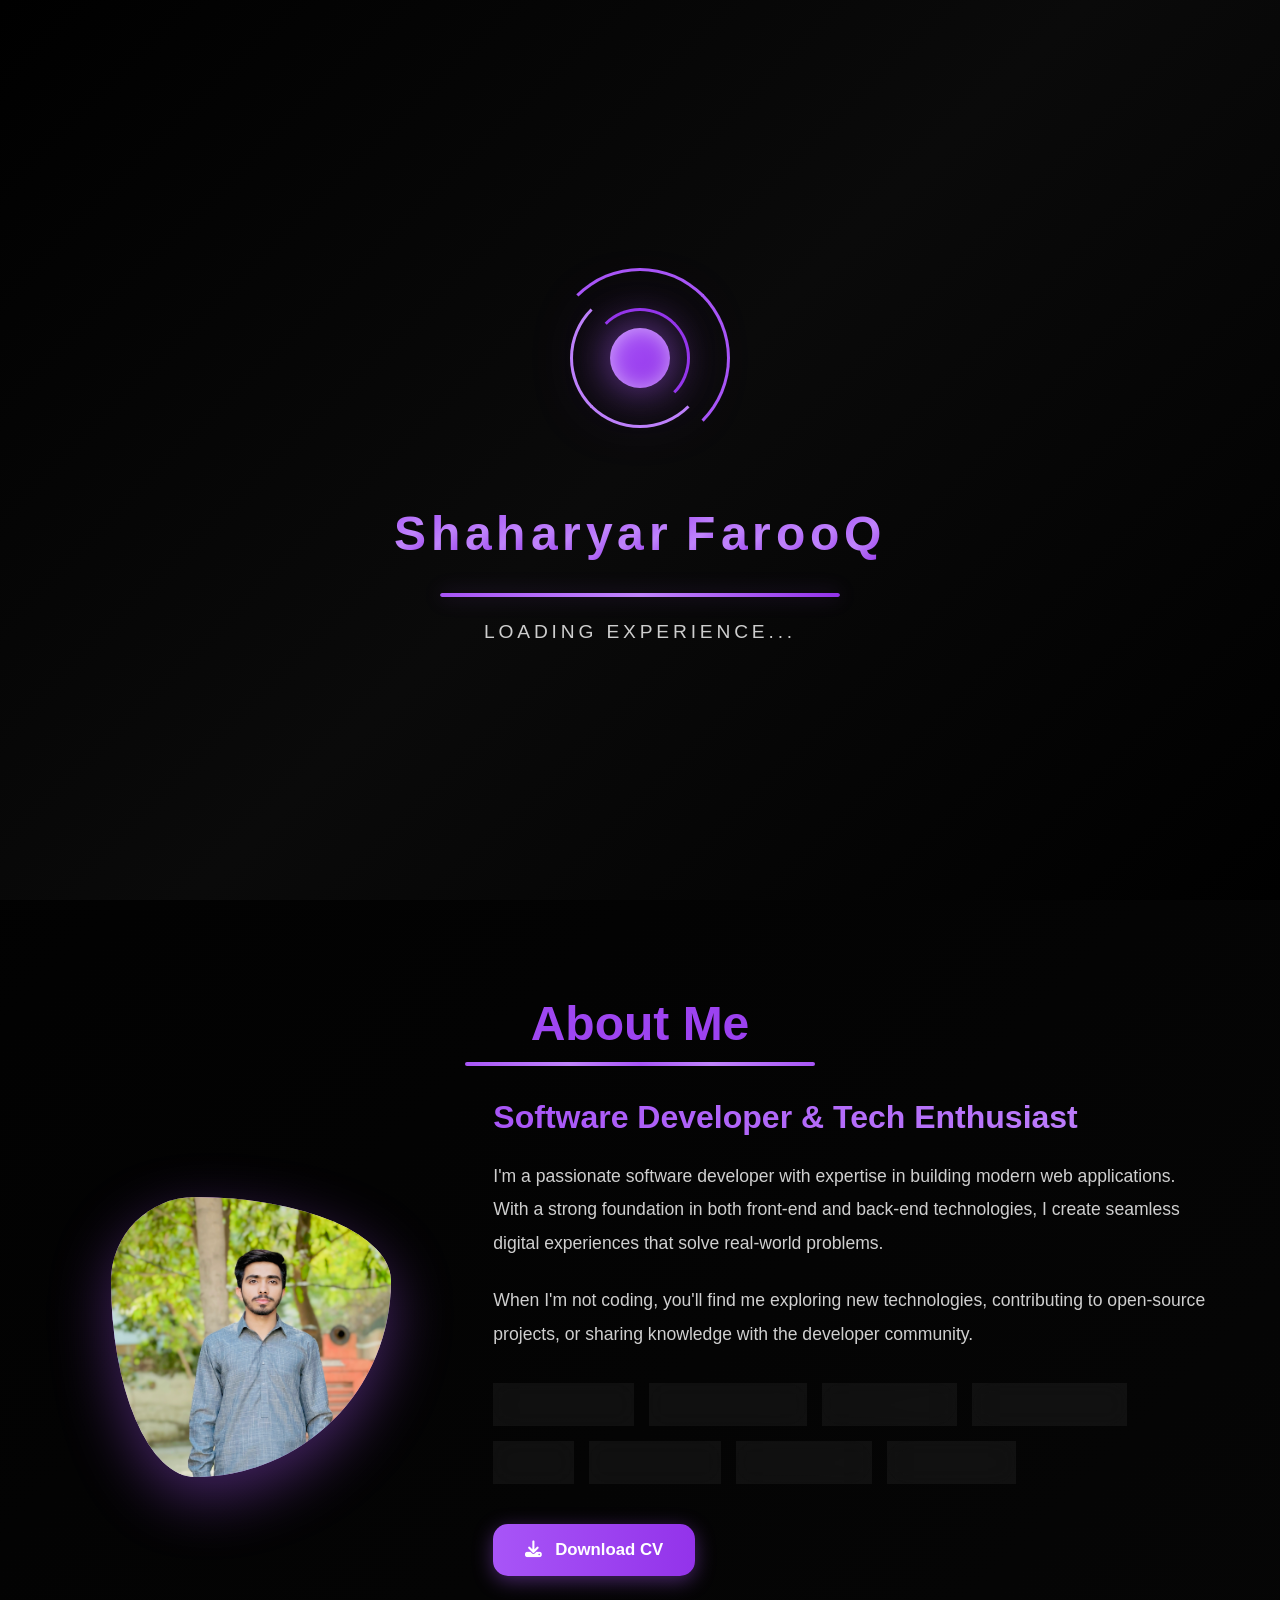
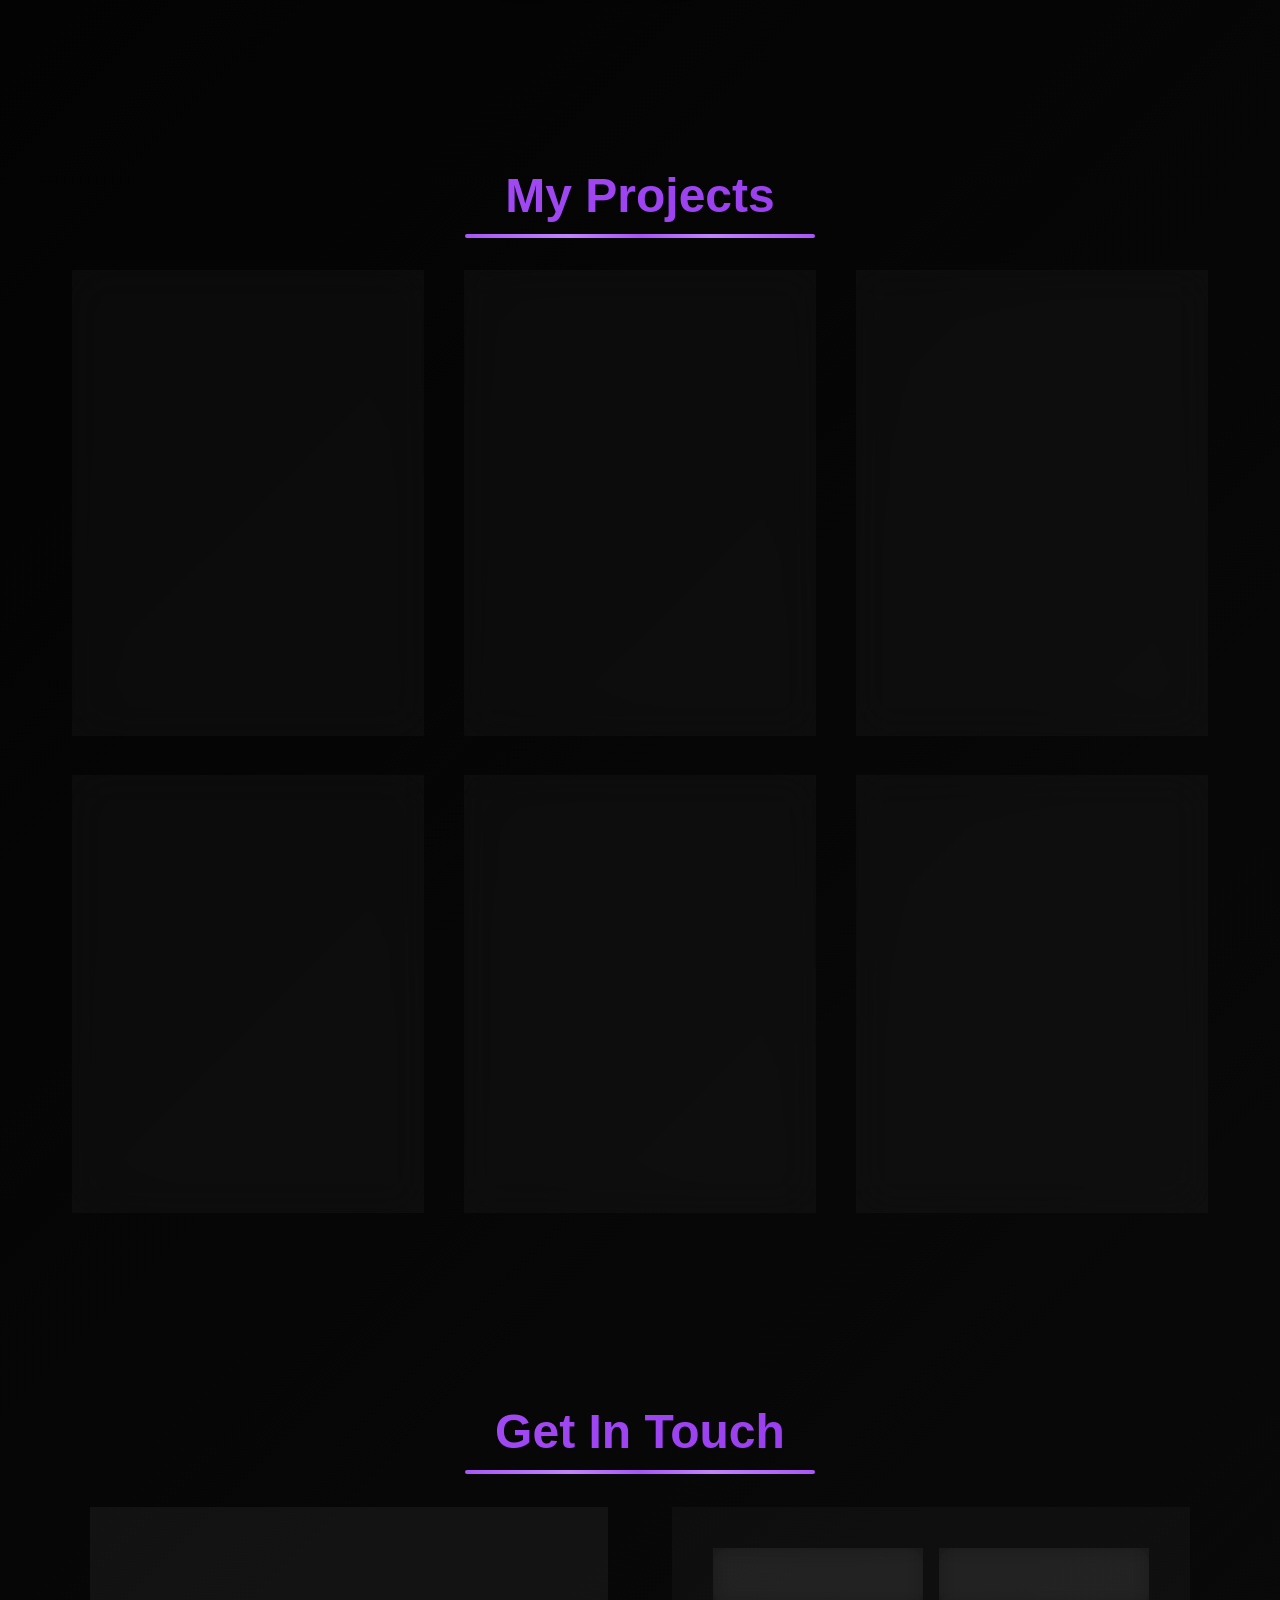
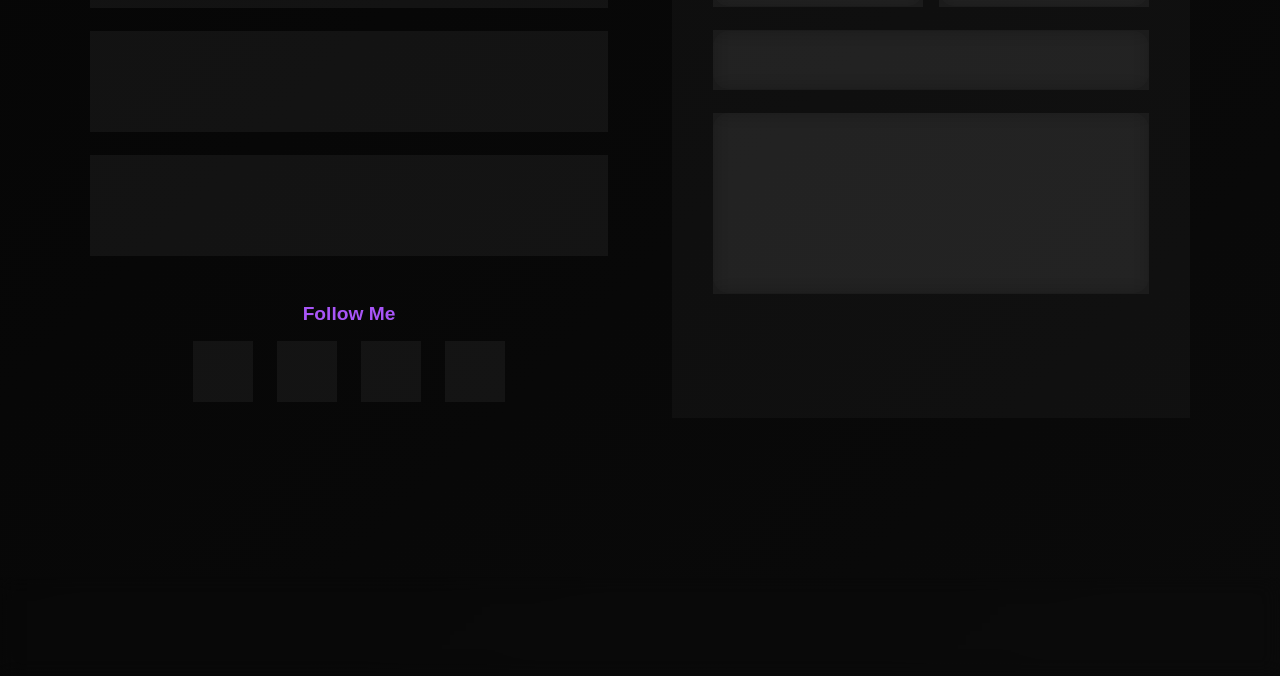
==== commit ade157fc: "Update button styles, email clickability, and theme consistency" ====
--- a/index.html
+++ b/index.html
@@ -238,20 +238,17 @@
                             </div>
 
                         </div>
-                        <div class="contact-info-item">
-                            <div class="contact-info-icon">
-                                <i class="fas fa-envelope"></i>
-                            </div>
-                            <div class="contact-info-text">
-                                <h4>Email</h4>
-                                <p>
-                                    <a href="mailto:babasheri322@gmail.com"
-                                        style="text-decoration: none; color: inherit;">
-                                        babasheri322@gmail.com
-                                    </a>
-                                </p>
-                            </div>
-                        </div>
+                        <a href="mailto:babasheri322@gmail.com" style="text-decoration: none; color: inherit;">
+                            <div class="contact-info-item">
+                                <div class="contact-info-icon">
+                                    <i class="fas fa-envelope"></i>
+                                </div>
+                                <div class="contact-info-text">
+                                    <h4>Email</h4>
+                                    <p>babasheri322@gmail.com</p>
+                                </div>
+                            </div>
+                        </a>
                     </div>
 
                     <div class="social-section">
--- a/style.css
+++ b/style.css
@@ -631,10 +631,17 @@
            box-shadow: 0 10px 30px rgba(168, 85, 247, 0.4);
        }
 
+       body.light-mode .btn-primary {
+           border: 1px solid #a855f7;
+       }
+
        .btn-primary:hover {
            background: linear-gradient(90deg, #a855f7, #9333ea) !important;
-           transform: translateY(-5px);
-           box-shadow: 0 15px 40px rgba(168, 85, 247, 0.5);
+           box-shadow: 0 10px 30px rgba(168, 85, 247, 0.4);
+       }
+
+       body.light-mode .btn-primary:hover {
+           border: 1px solid #a855f7;
        }
 
        .btn-primary:active,
@@ -642,9 +649,15 @@
        .btn-primary:focus-visible,
        .btn-primary:focus-within {
            background: linear-gradient(90deg, #a855f7, #9333ea) !important;
-           transform: translateY(0);
            box-shadow: 0 10px 30px rgba(168, 85, 247, 0.4);
            outline: none !important;
+       }
+
+       body.light-mode .btn-primary:active,
+       body.light-mode .btn-primary:focus,
+       body.light-mode .btn-primary:focus-visible,
+       body.light-mode .btn-primary:focus-within {
+           border: 1px solid #a855f7;
        }
 
        .btn-secondary {
@@ -654,10 +667,17 @@
            color: #9333ea;
        }
 
+       body.light-mode .btn-secondary {
+           border: 1px solid #a855f7;
+       }
+
        .btn-secondary:hover {
            background: #ffffff !important;
-           border-color: solid rgba(168, 85, 247, 0.6);
-           transform: translateY(-3px);
+           border-color: solid rgba(168, 85, 247, 0.4);
+       }
+
+       body.light-mode .btn-secondary:hover {
+           border: 1px solid #a855f7;
        }
 
        .btn-secondary:active,
@@ -665,8 +685,13 @@
        .btn-secondary:focus-visible {
            background: #ffffff !important;
            border-color: solid rgba(168, 85, 247, 0.4);
-           transform: translateY(0);
            outline: none !important;
+       }
+
+       body.light-mode .btn-secondary:active,
+       body.light-mode .btn-secondary:focus,
+       body.light-mode .btn-secondary:focus-visible {
+           border: 1px solid #a855f7;
        }
 
        /* ===== HERO SECTION ===== */
@@ -998,6 +1023,7 @@
            border-radius: 15px;
            border: 1px solid rgba(168, 85, 247, 0.3);
            transition: all 0.3s ease;
+           cursor: pointer;
        }
 
        body.light-mode .contact-info-item {
@@ -1009,6 +1035,11 @@
            transform: translateX(5px);
            border-color: rgba(168, 85, 247, 0.6);
            box-shadow: 0 10px 30px rgba(168, 85, 247, 0.3);
+       }
+
+       a:has(.contact-info-item) {
+           text-decoration: none;
+           color: inherit;
        }
 
        .contact-info-icon {
@@ -1044,6 +1075,19 @@
 
        body.light-mode .contact-info-text p {
            color: rgba(26, 26, 26, 0.9);
+       }
+
+       .contact-info-text p a {
+           cursor: pointer;
+           transition: all 0.3s ease;
+       }
+
+       .contact-info-text p a:hover {
+           color: #a855f7;
+       }
+
+       body.light-mode .contact-info-text p a:hover {
+           color: #9333ea;
        }
 
        .social-section {
@@ -1304,17 +1348,16 @@
        }
 
        .btn-primary:hover::before {
-           width: 300px;
-           height: 300px;
+           width: 0;
+           height: 0;
        }
 
        .btn-primary:hover {
-           transform: translateY(-3px);
-           box-shadow: 0 10px 40px rgba(168, 85, 247, 0.5);
+           box-shadow: 0 5px 20px rgba(168, 85, 247, 0.4);
        }
 
        .btn-primary:active {
-           transform: translateY(-3px);
+           box-shadow: 0 5px 20px rgba(168, 85, 247, 0.4);
        }
 
        .btn i {
@@ -1324,7 +1367,7 @@
        }
 
        .btn:hover i {
-           transform: translateX(5px);
+           transform: translateX(0);
        }
 
        /* Theme Toggle Button */
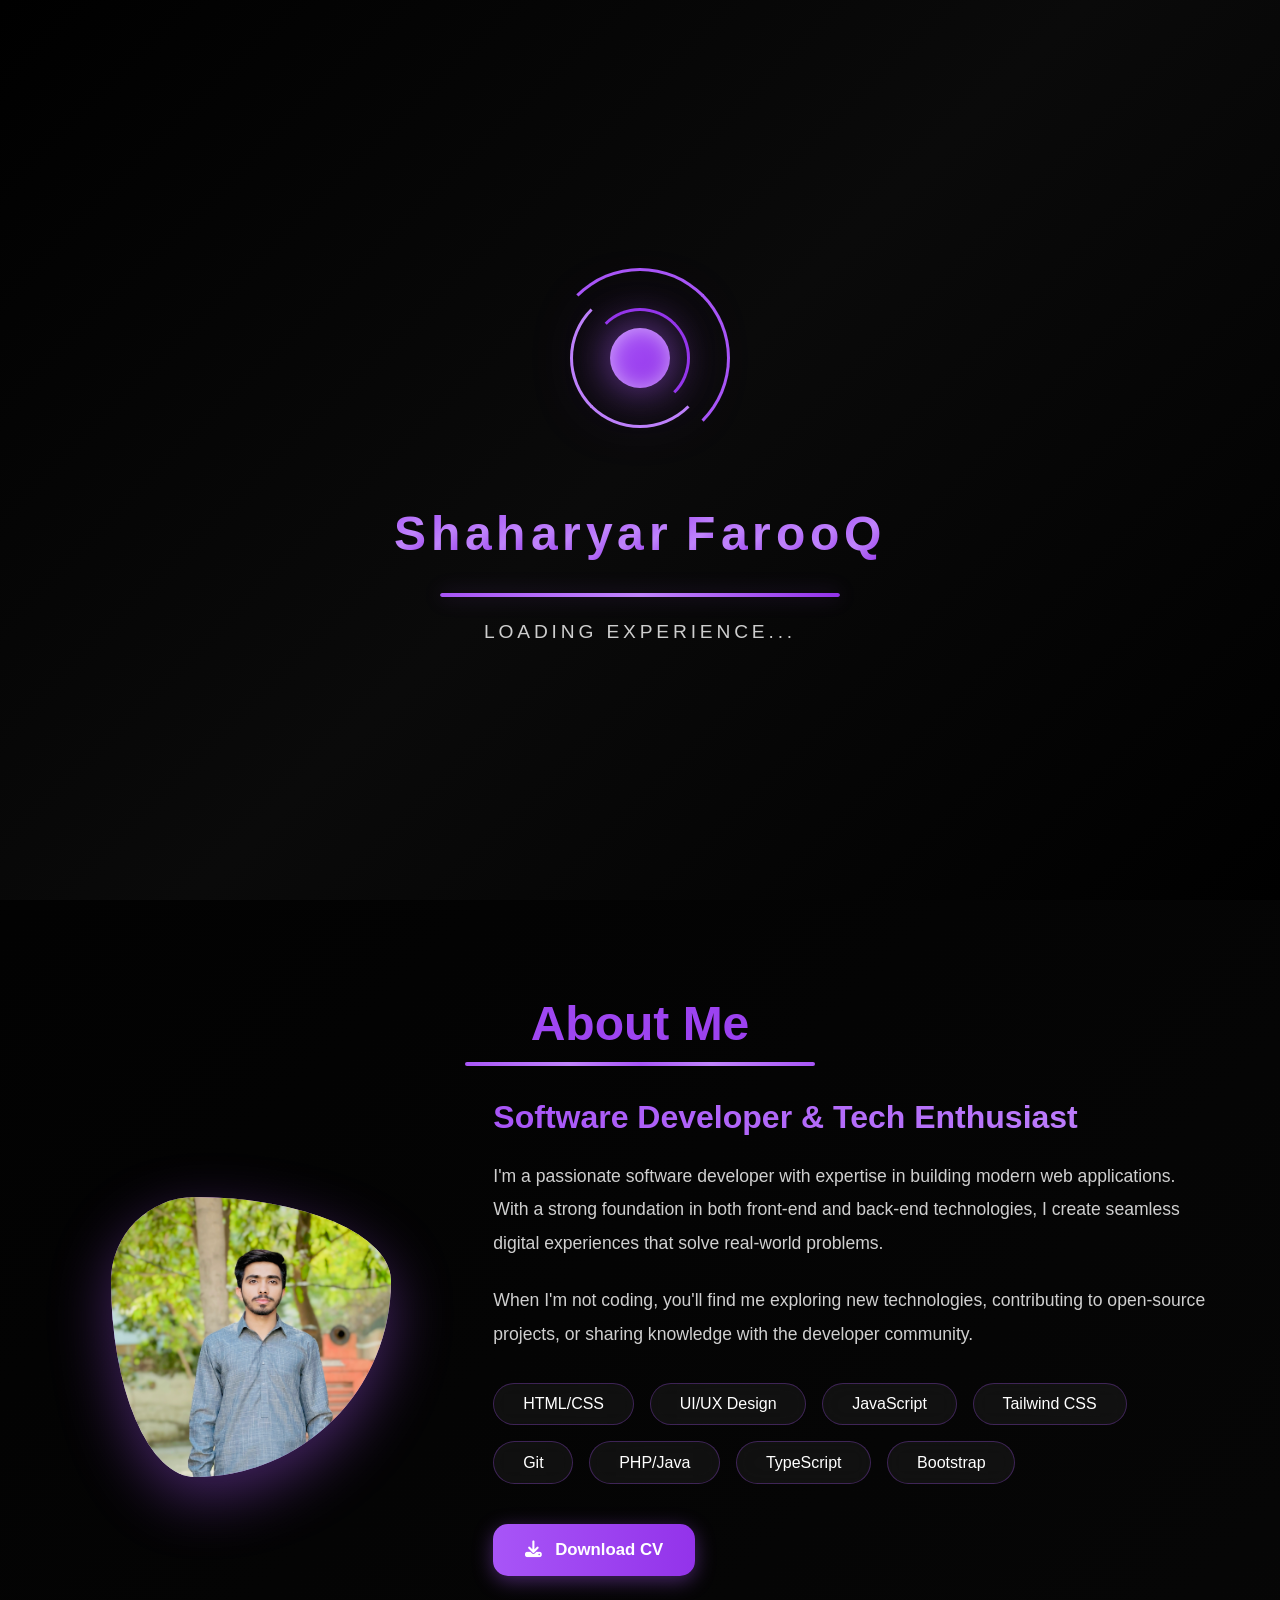
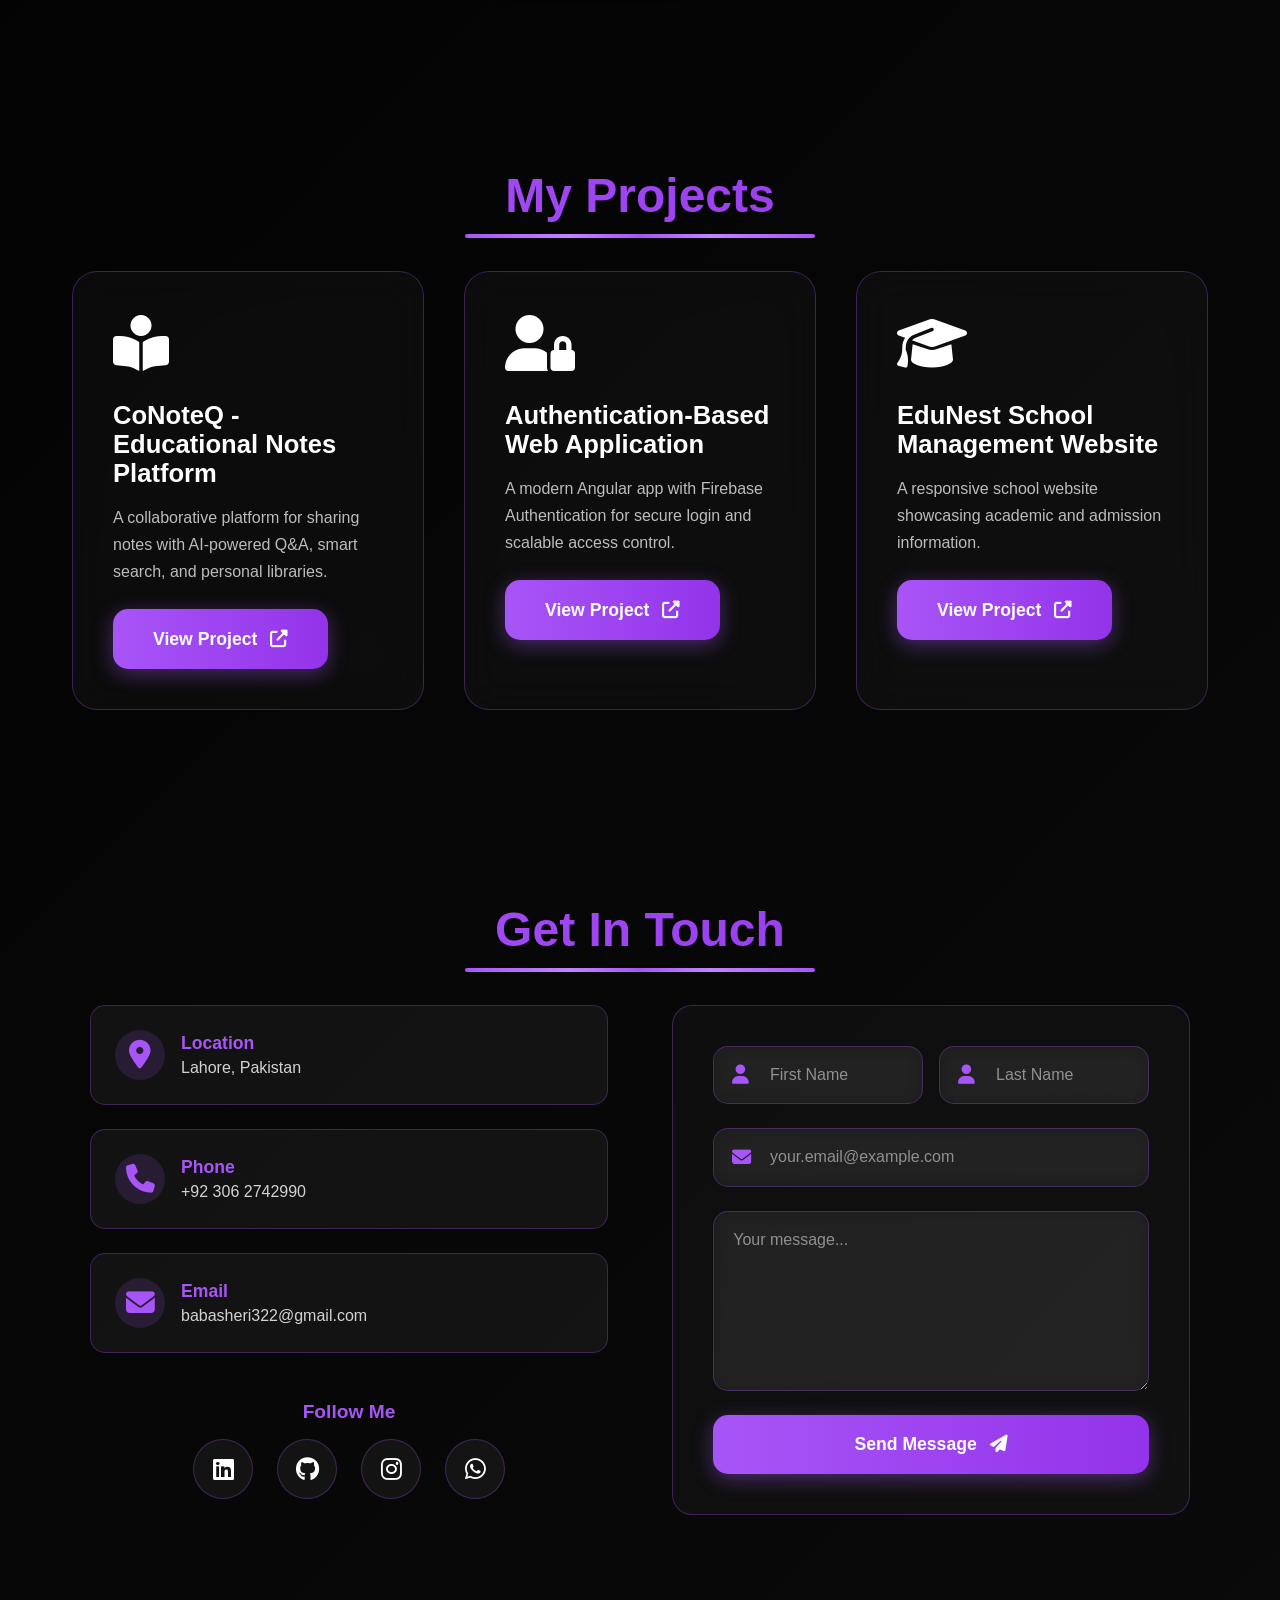
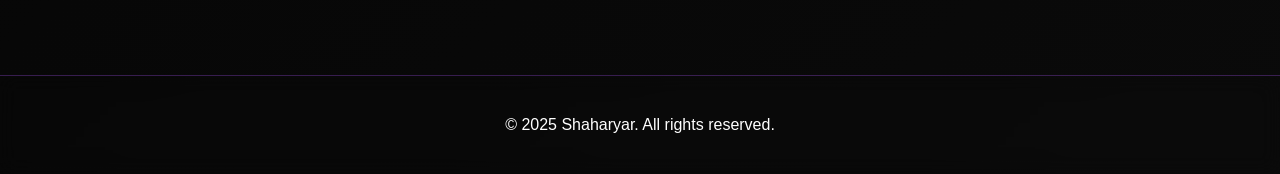
==== commit 6b864b49: "Add ConoteQ educational platform project to portfolio" ====
--- a/index.html
+++ b/index.html
@@ -79,7 +79,7 @@
     <section id="home" class="hero">
         <div class="hero-content">
             <h1>Hi, I'm Shaharyar</h1>
-            <h2><span class="animated-text">I build cool web apps 💻</span></h2>
+            <h2><span class="animated-text"zeb apps 💻</span></h2>
             <p class="hero-description">Front-end developer passionate about creating beautiful, functional web
                 experiences that make a difference. Transforming ideas into reality with cutting-edge technology.</p>
             <div class="cta-buttons">
@@ -131,15 +131,14 @@
         <div class="projects-grid">
             <div class="project-card">
                 <div class="project-icon">
-                    <i class="fas fa-shopping-cart"></i>
-                </div>
-                <h3>E-Commerce Platform</h3>
-                <p>A full-featured online shopping platform built with React and Node.js, featuring real-time inventory
-                    management and secure payment integration.</p>
-                <a href="https://github.com/yourusername/project1" class="btn btn-primary" target="_blank">View Project
+                    <i class="fas fa-book-reader"></i>
+                </div>
+                <h3>CoNoteQ - Educational Notes Platform</h3>
+                <p>A collaborative platform for sharing notes with AI-powered Q&A, smart search, and personal libraries.</p>
+                <a href="https://conoteq.vercel.app/" class="btn btn-primary" target="_blank">View Project
                     <i class="fas fa-external-link-alt"></i></a>
             </div>
-            <div class="project-card">
+            <!-- <div class="project-card">
                 <div class="project-icon">
                     <i class="fas fa-chart-bar"></i>
                 </div>
@@ -148,7 +147,7 @@
                     multi-platform integration.</p>
                 <a href="https://github.com/yourusername/project2" class="btn btn-primary" target="_blank">View Project
                     <i class="fas fa-external-link-alt"></i></a>
-            </div>
+            </div> -->
             <div class="project-card">
                 <div class="project-icon">
                     <i class="fas fa-user-lock"></i>
@@ -157,8 +156,7 @@
                 <h3>Authentication-Based Web Application</h3>
 
                 <p>
-                    A modern Angular web app with Firebase Authentication, providing secure user login and controlled
-                    access through a clean, scalable cloud-based architecture.
+                    A modern Angular app with Firebase Authentication for secure login and scalable access control.
                 </p>
 
                 <a href="https://authentication0.vercel.app/" class="btn btn-primary" target="_blank">
@@ -167,7 +165,7 @@
                 </a>
             </div>
 
-            <div class="project-card">
+            <!-- <div class="project-card">
                 <div class="project-icon">
                     <i class="fas fa-chart-line"></i>
                 </div>
@@ -176,8 +174,8 @@
                     insightful charts and graphs using D3.js.</p>
                 <a href="https://github.com/yourusername/project4" class="btn btn-primary" target="_blank">View Project
                     <i class="fas fa-external-link-alt"></i></a>
-            </div>
-            <div class="project-card">
+            </div> -->
+            <!-- <div class="project-card">
                 <div class="project-icon">
                     <i class="fas fa-robot"></i>
                 </div>
@@ -186,14 +184,14 @@
                     personalized recommendations.</p>
                 <a href="https://github.com/yourusername/project5" class="btn btn-primary" target="_blank">View Project
                     <i class="fas fa-external-link-alt"></i></a>
-            </div>
+            </div> -->
             <div class="project-card">
                 <div class="project-icon">
                     <i class="fas fa-graduation-cap"></i>
                 </div>
                 <h3>EduNest School Management Website</h3>
                 <p>
-                    A clean, responsive school website with essential academic and admission details.
+                  A responsive school website showcasing academic and admission information.
                 </p>
                 <a href="https://edunestschool-mu.vercel.app/" class="btn btn-primary" target="_blank">
                     View Project <i class="fas fa-external-link-alt"></i>
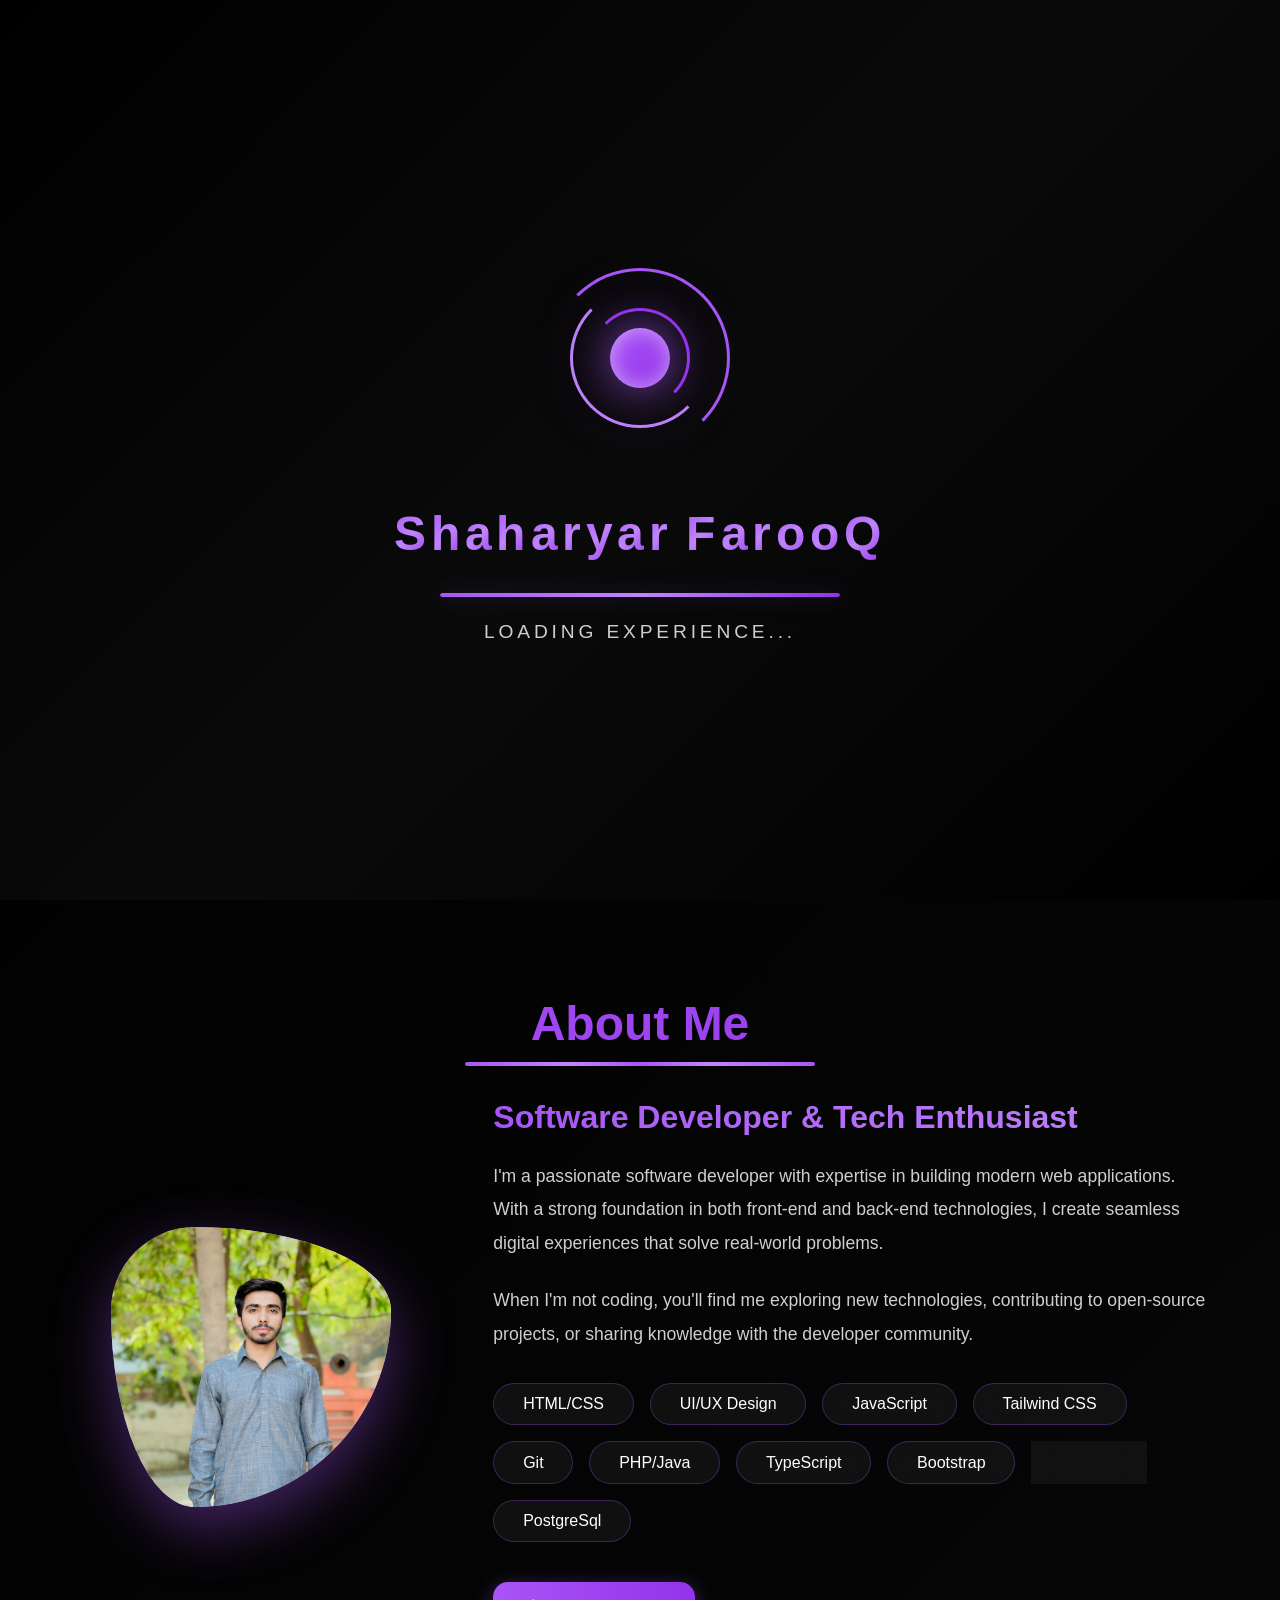
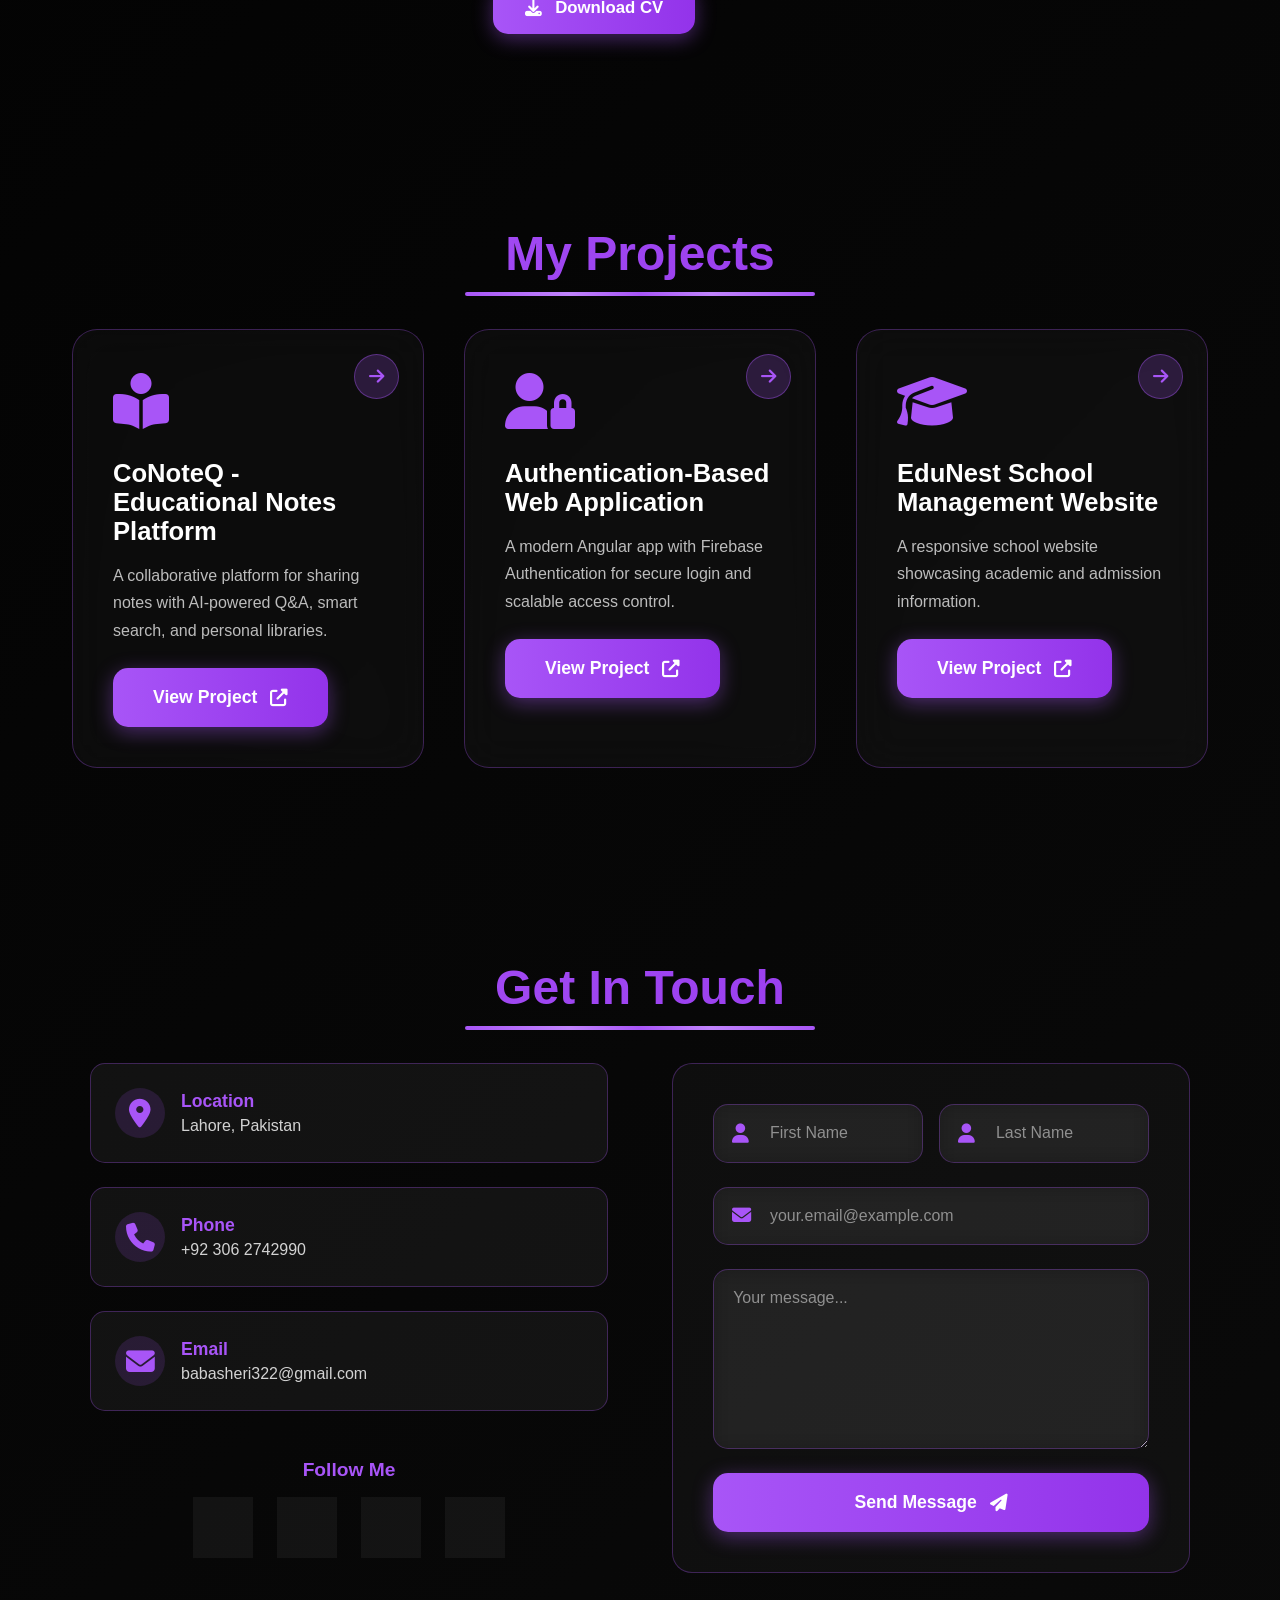
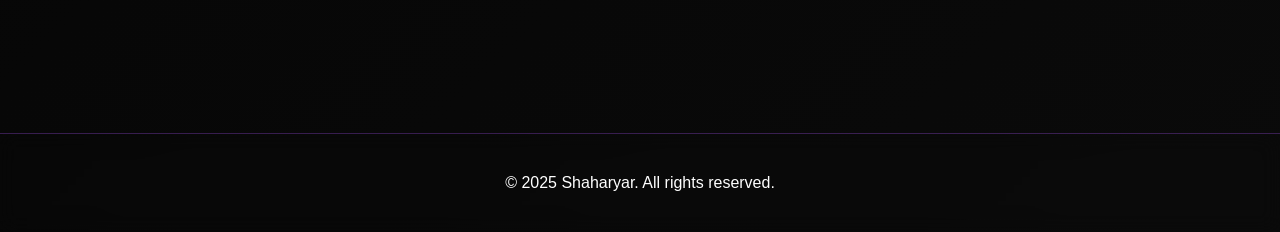
==== commit 849e24ec: "Enhanced portfolio: Added project detail pages with auto-scrolling tech cards, improved mobile respo" ====
--- a/index.html
+++ b/index.html
@@ -112,6 +112,8 @@
                     <span class="skill-tag">PHP/Java</span>
                     <span class="skill-tag">TypeScript</span>
                     <span class="skill-tag">Bootstrap</span>
+                     <span class="skill-tag">Angular</span>
+                      <span class="skill-tag">PostgreSql</span>
 
                 </div>
 
@@ -130,6 +132,9 @@
         <h2 class="section-title">My Projects</h2>
         <div class="projects-grid">
             <div class="project-card">
+                <a href="project-conoteq.html" class="project-link-icon">
+                    <i class="fas fa-arrow-right"></i>
+                </a>
                 <div class="project-icon">
                     <i class="fas fa-book-reader"></i>
                 </div>
@@ -149,6 +154,9 @@
                     <i class="fas fa-external-link-alt"></i></a>
             </div> -->
             <div class="project-card">
+                <a href="project-authentication.html" class="project-link-icon">
+                    <i class="fas fa-arrow-right"></i>
+                </a>
                 <div class="project-icon">
                     <i class="fas fa-user-lock"></i>
                 </div>
@@ -186,6 +194,9 @@
                     <i class="fas fa-external-link-alt"></i></a>
             </div> -->
             <div class="project-card">
+                <a href="project-edunest.html" class="project-link-icon">
+                    <i class="fas fa-arrow-right"></i>
+                </a>
                 <div class="project-icon">
                     <i class="fas fa-graduation-cap"></i>
                 </div>
--- a/style.css
+++ b/style.css
@@ -932,6 +932,37 @@
            color: #ffffff;
        }
 
+       .project-link-icon {
+           position: absolute;
+           top: 1.5rem;
+           right: 1.5rem;
+           width: 45px;
+           height: 45px;
+           border-radius: 50%;
+           background: rgba(168, 85, 247, 0.2);
+           border: 1px solid rgba(168, 85, 247, 0.4);
+           display: flex;
+           align-items: center;
+           justify-content: center;
+           color: #a855f7;
+           font-size: 1.1rem;
+           transition: all 0.3s ease;
+           text-decoration: none;
+           z-index: 10;
+       }
+
+       body.light-mode .project-link-icon {
+           background: rgba(168, 85, 247, 0.15);
+           color: #9333ea;
+       }
+
+       .project-link-icon:hover {
+           background: linear-gradient(135deg, #a855f7, #9333ea);
+           color: white;
+           transform: scale(1.1);
+           box-shadow: 0 5px 20px rgba(168, 85, 247, 0.5);
+       }
+
        body.light-mode .project-card {
            background: rgba(255, 255, 255, 0.8);
            color: #1a1a1a;
@@ -947,13 +978,23 @@
        .project-icon {
            font-size: 3.5rem;
            margin-bottom: 1.5rem;
+           color: #a855f7;
            /* filter: drop-shadow(0 4px 10px rgba(91, 33, 182, 0.3)); */
+       }
+
+       body.light-mode .project-icon {
+           color: #a855f7;
        }
 
        .project-card h3 {
            font-size: 1.6rem;
            margin-bottom: 1rem;
            font-weight: 700;
+           color: #ffffff;
+       }
+
+       body.light-mode .project-card h3 {
+           color: #9333ea;
        }
 
        .project-card p {
